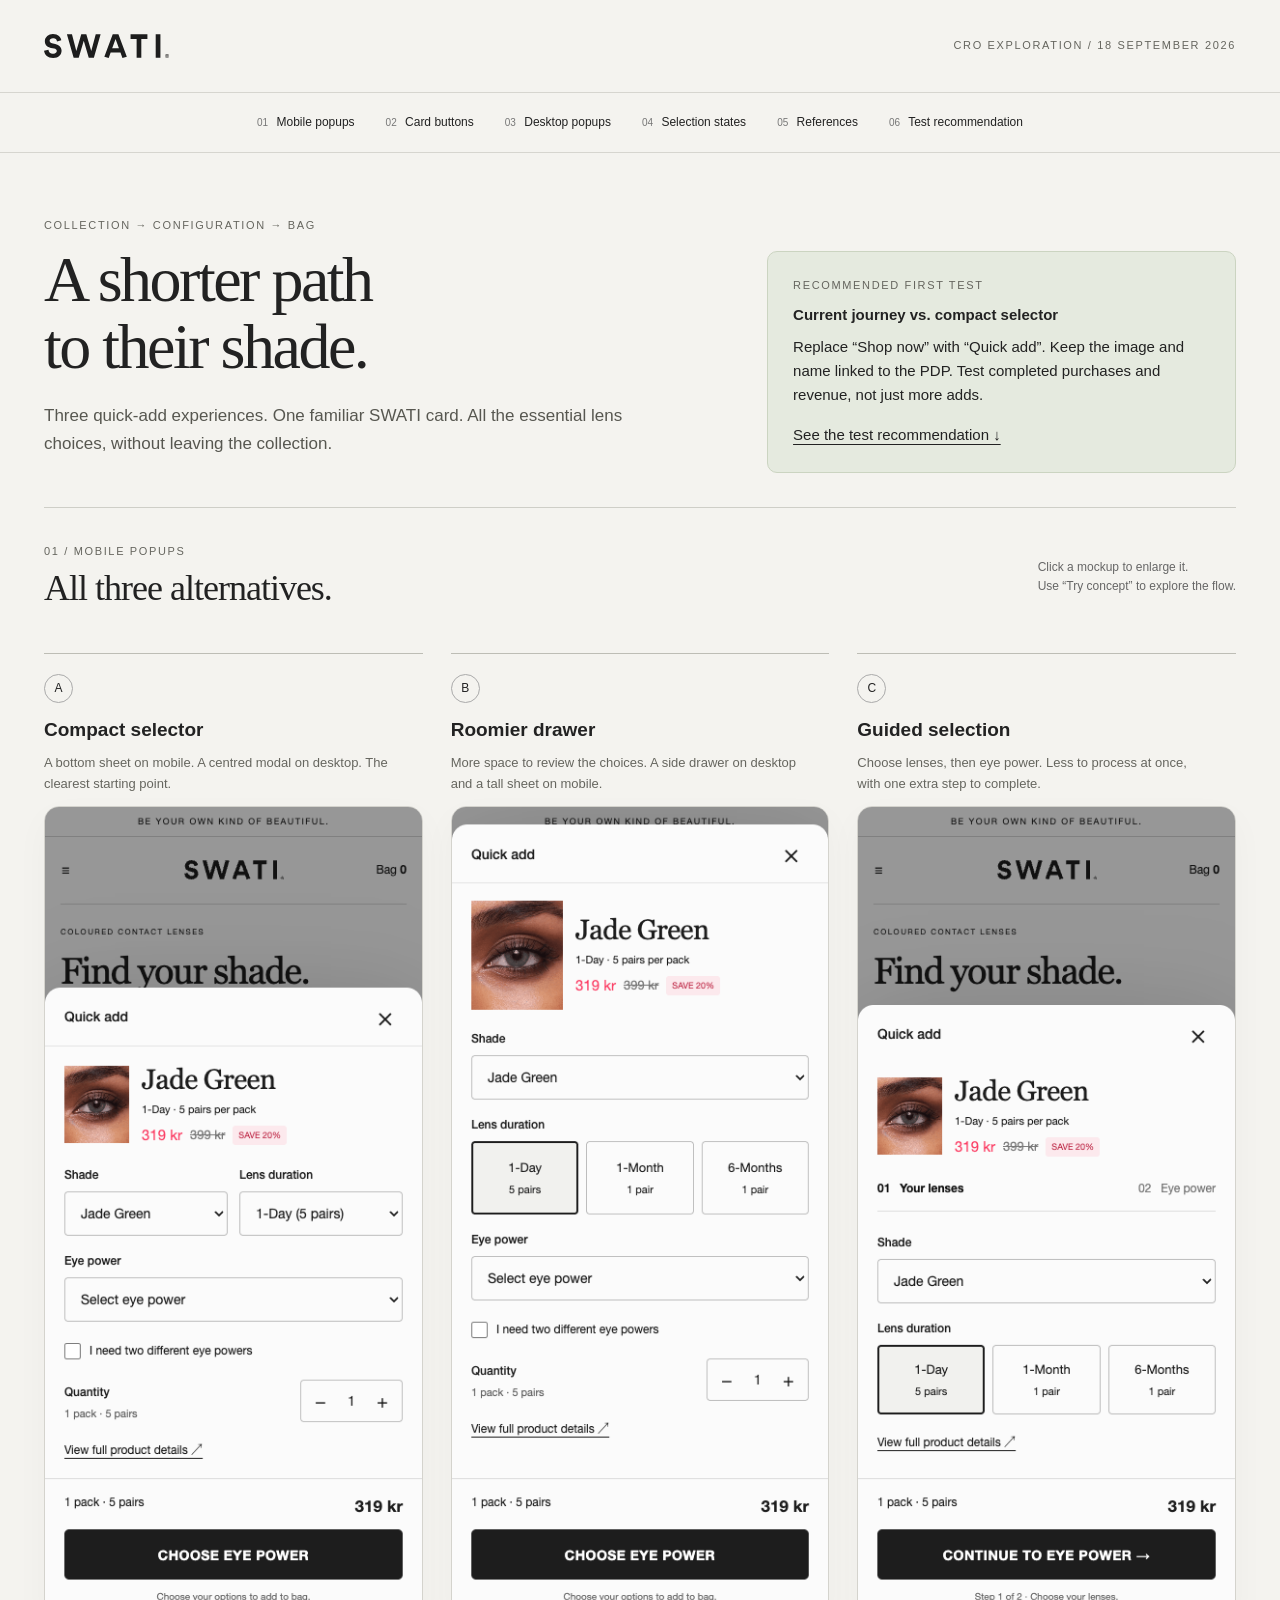
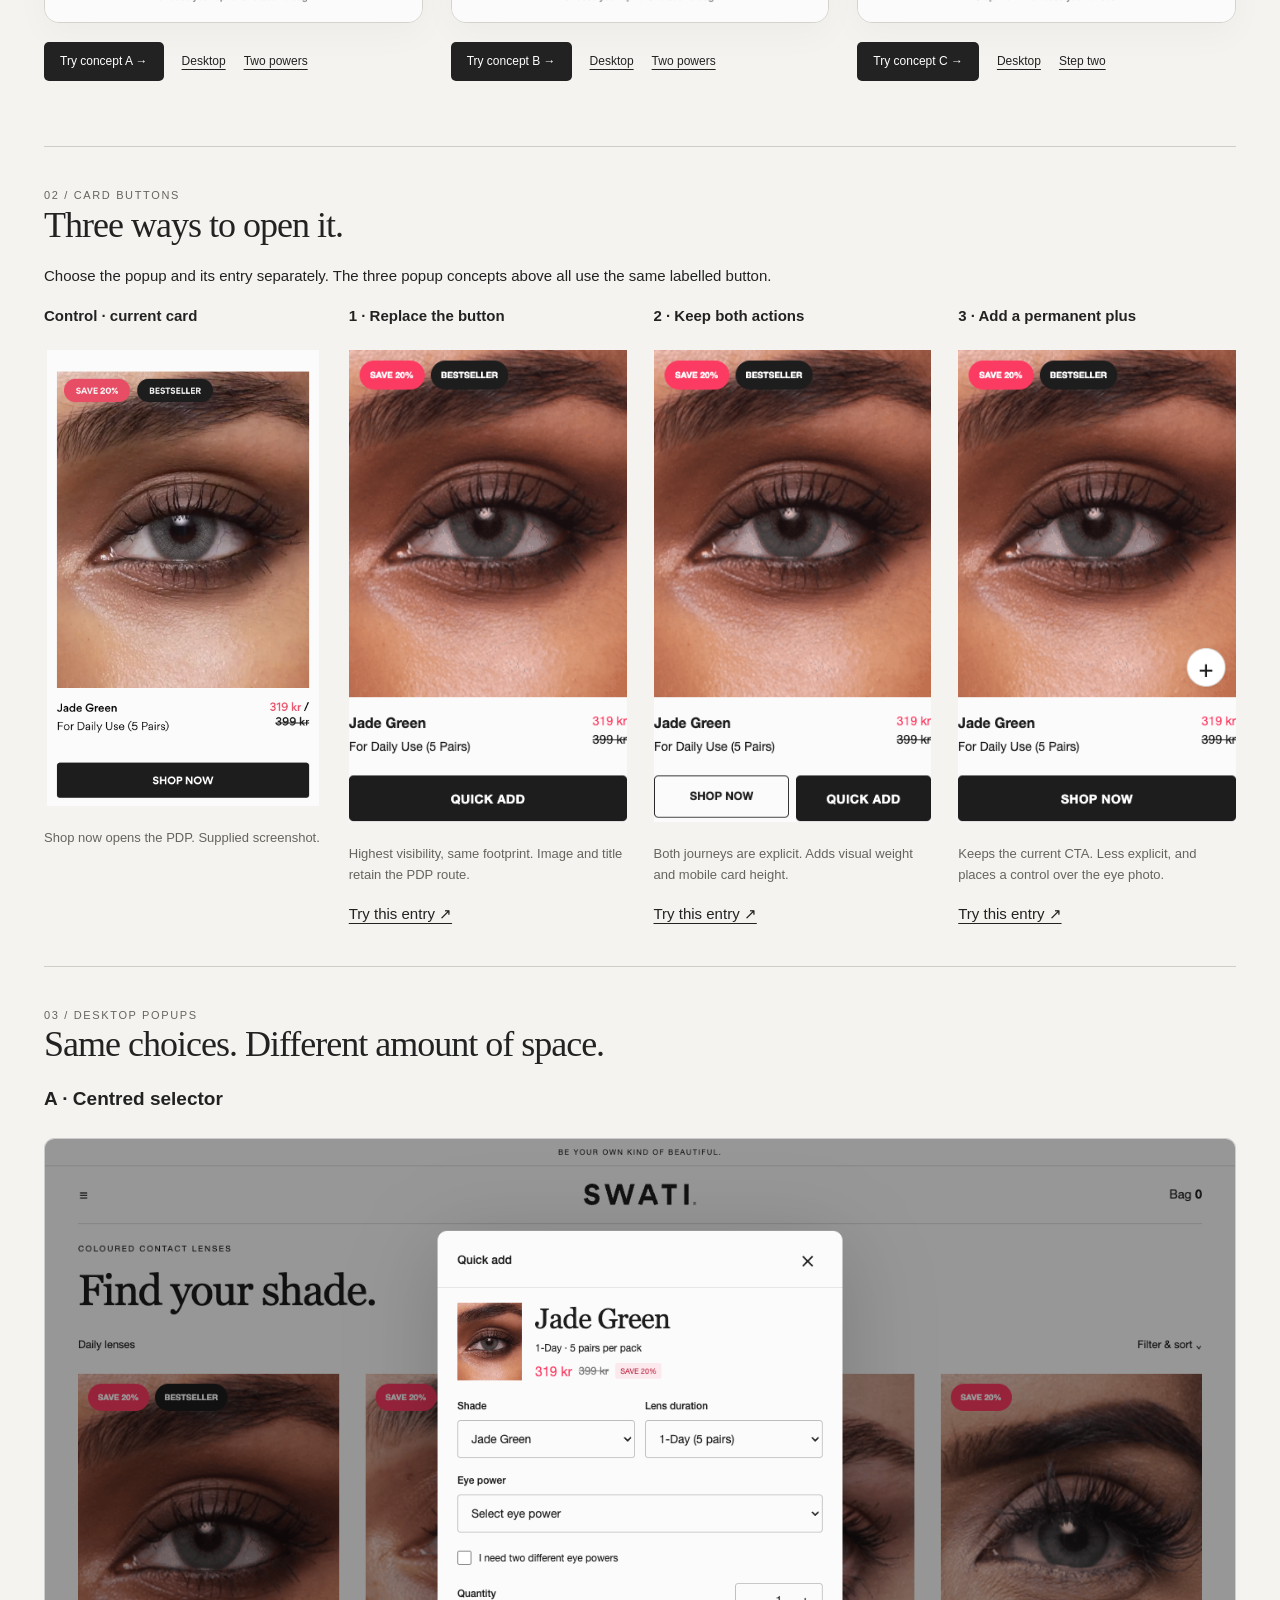
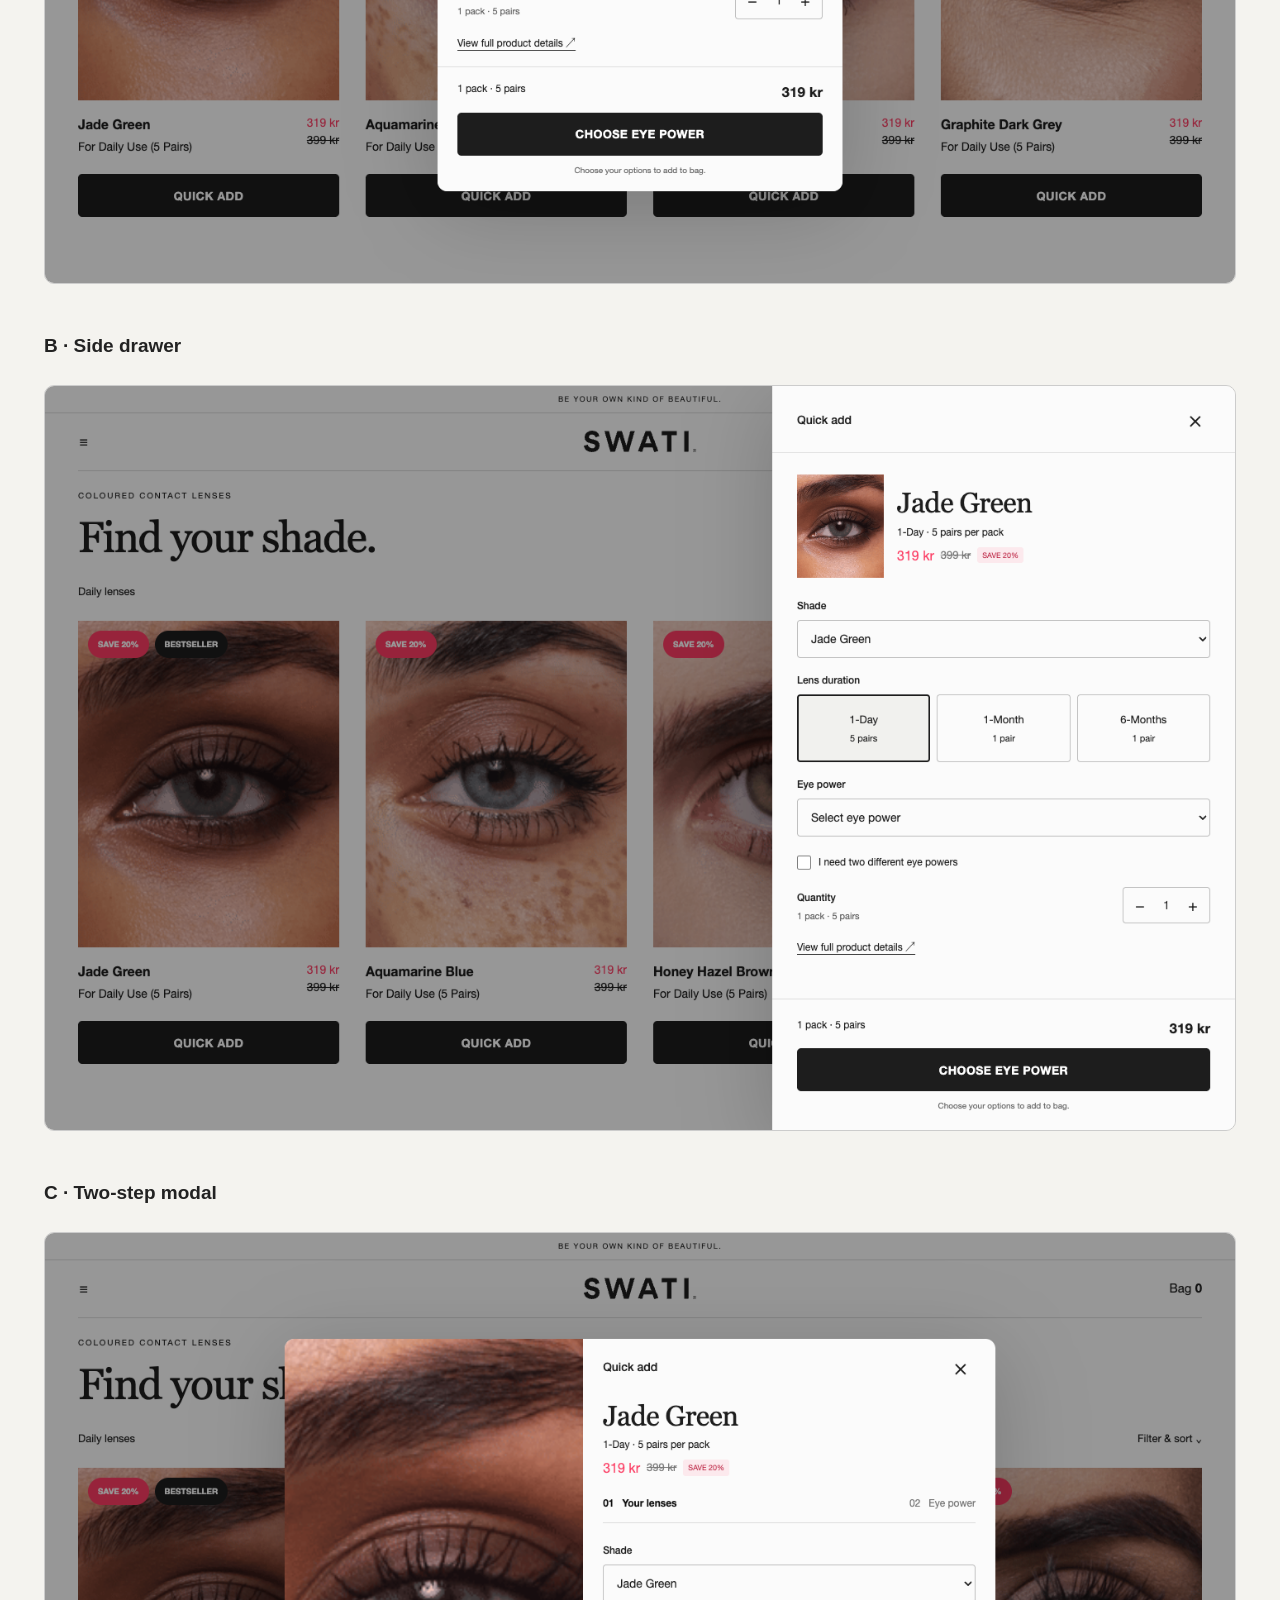
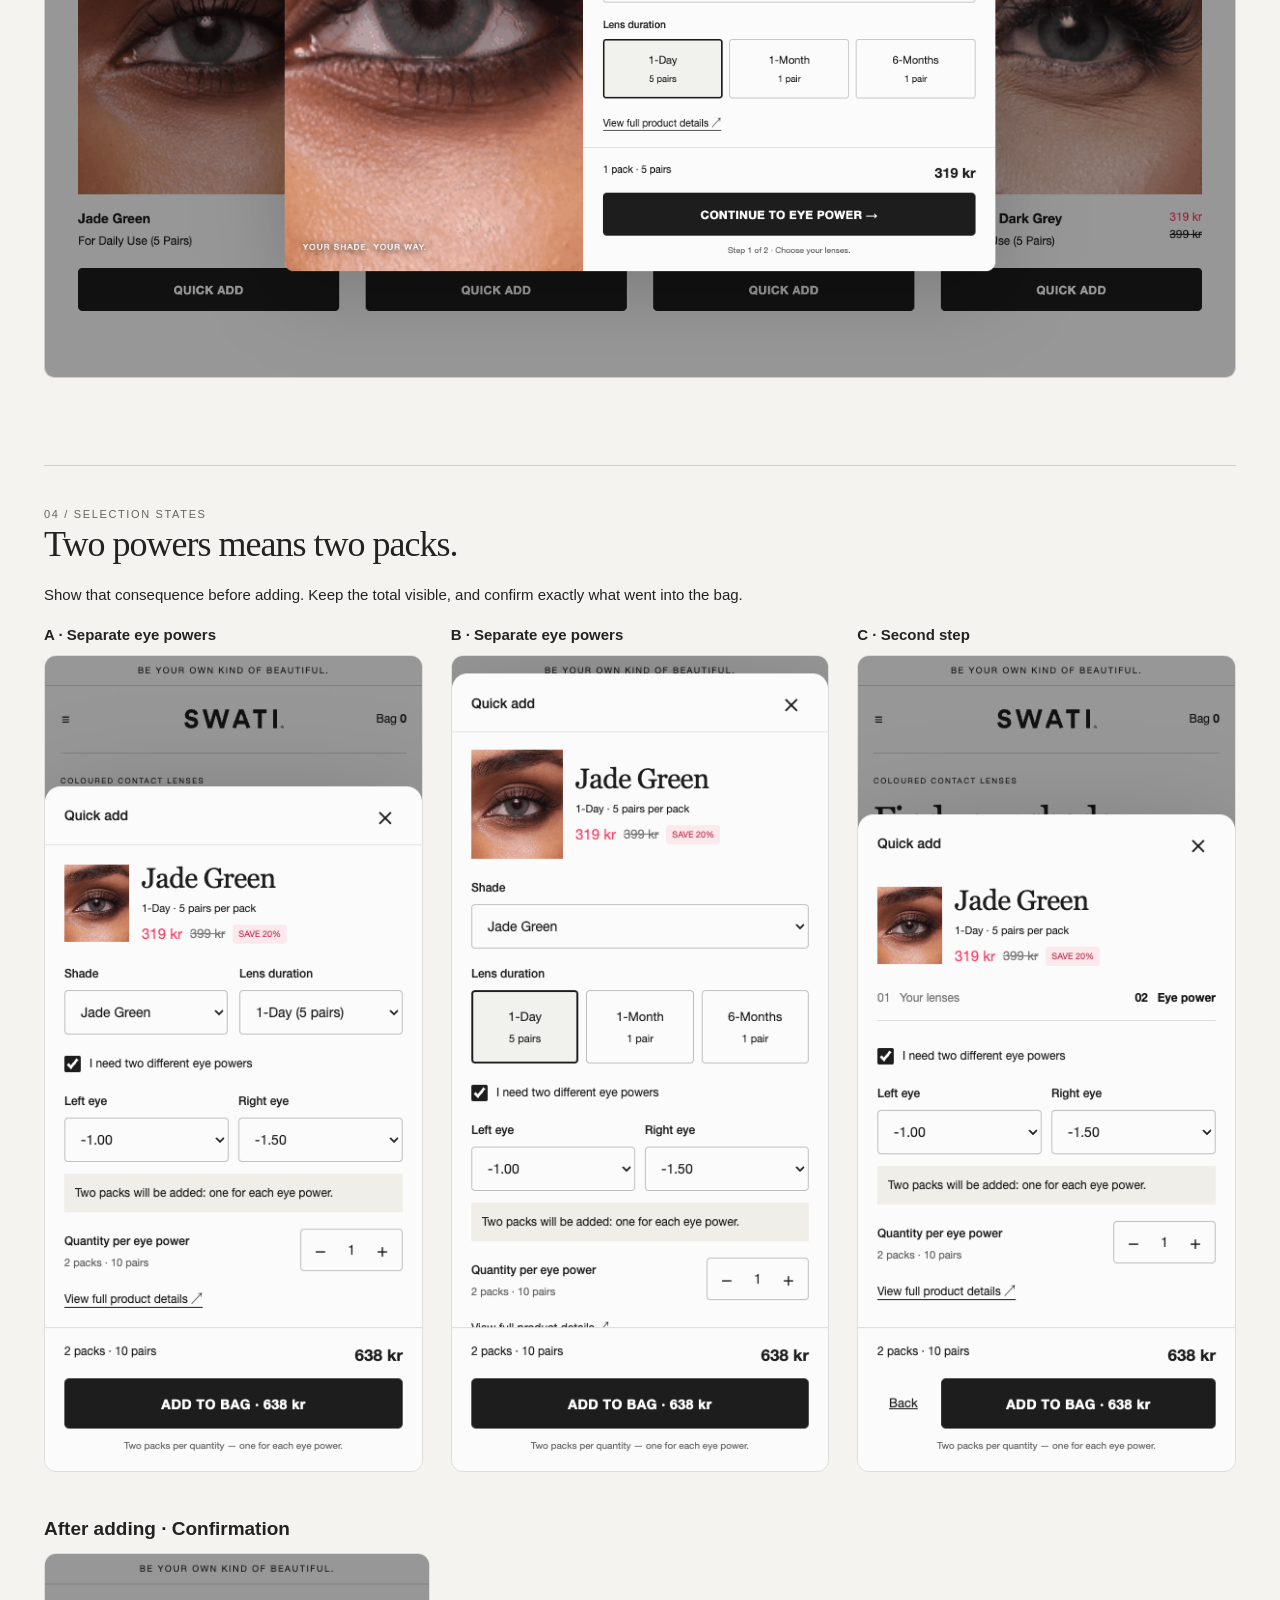
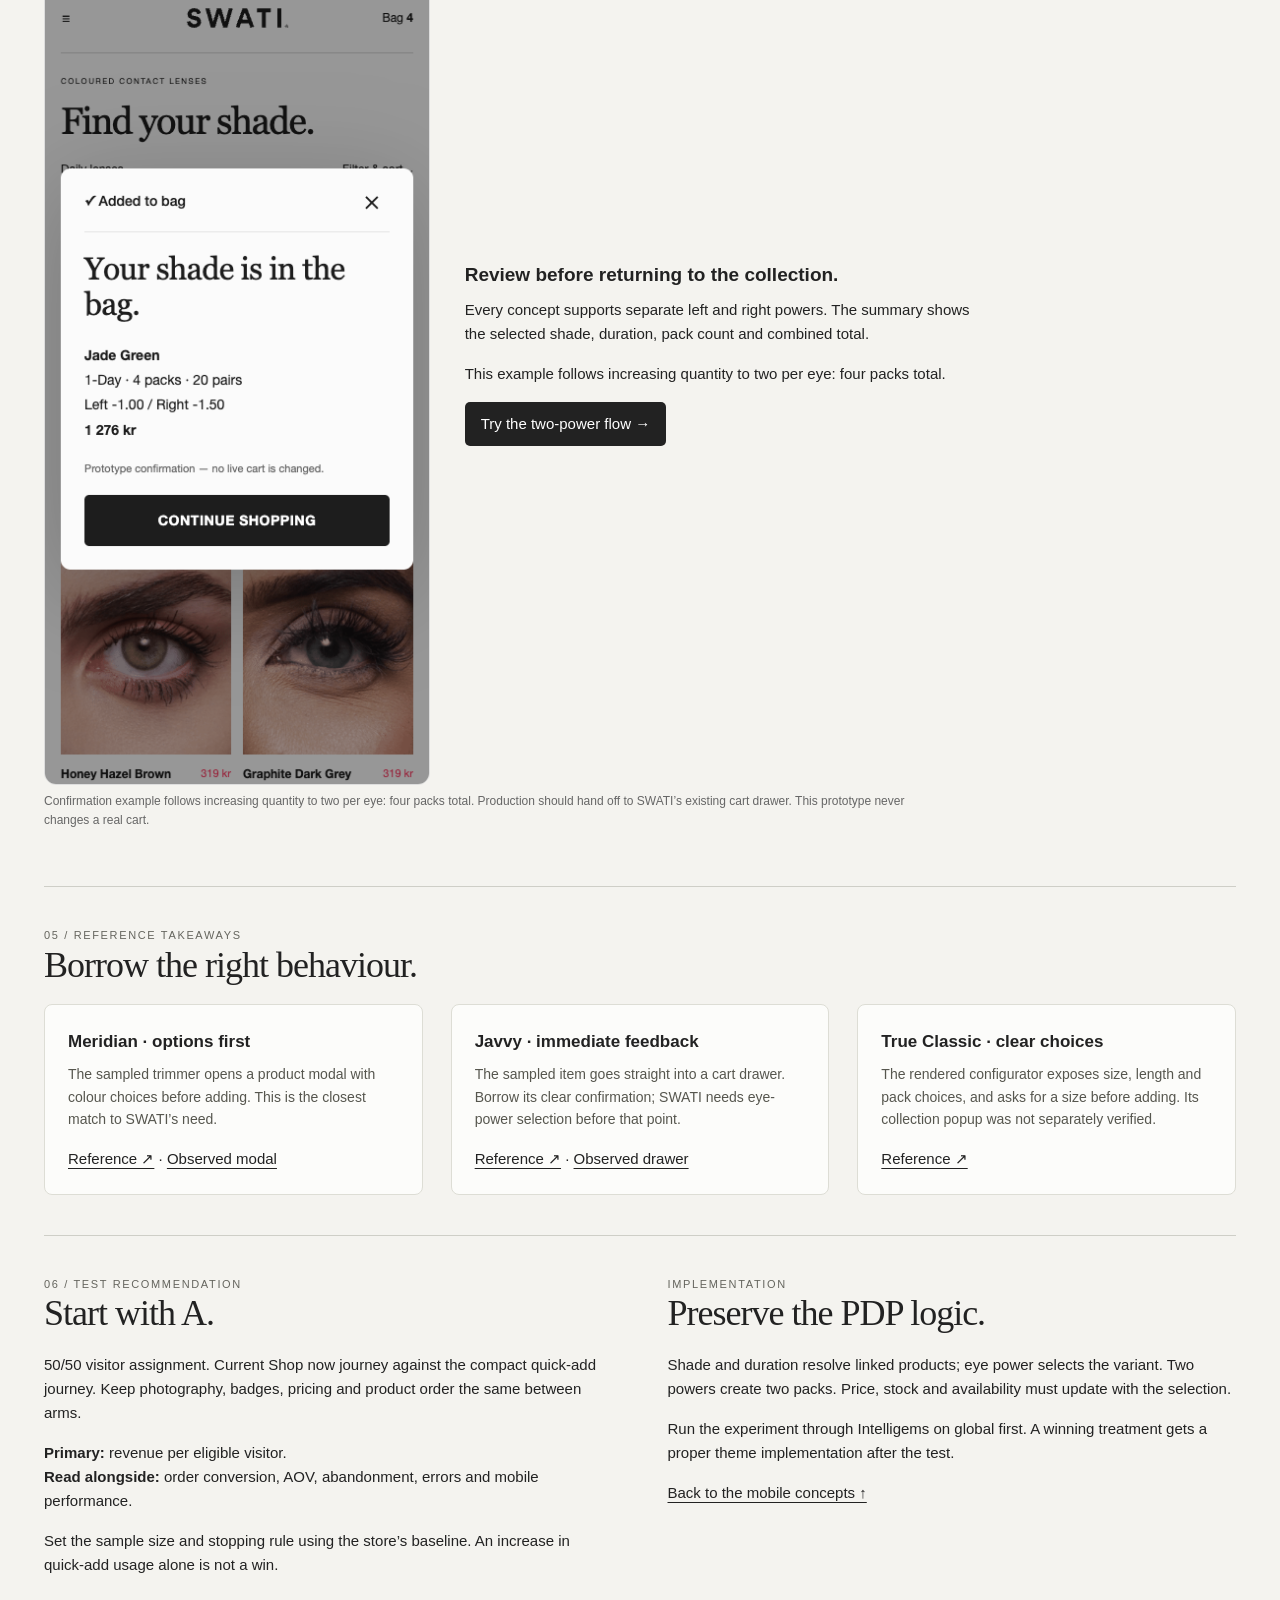
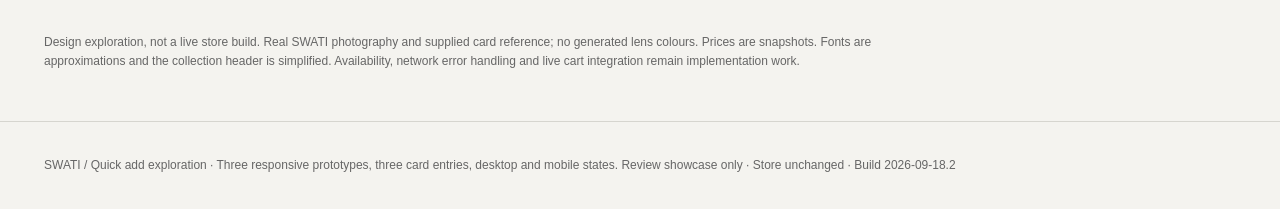
==== index.html @ 90fae9fb "Publish segmented SWATI quick-add concept showcase" ====
<!doctype html><html lang="en"><head><meta charset="utf-8"><meta name="viewport" content="width=device-width,initial-scale=1"><meta name="robots" content="noindex,nofollow"><meta name="description" content="Compare three SWATI quick-add concepts, product-card buttons, desktop layouts and selection states."><title>SWATI — Quick add exploration</title><style>
*{box-sizing:border-box}body{margin:0;background:#f4f3ef;color:#222;font:15px/1.6 'Helvetica Neue',Arial,sans-serif}a{color:inherit;text-underline-offset:4px}header,main,footer{max-width:1370px;margin:auto;padding:34px 44px}header{display:flex;justify-content:space-between;border-bottom:1px solid #d6d5cf;align-items:center}header img{width:125px}.kicker{font-size:11px;letter-spacing:.15em;text-transform:uppercase;color:#65655e}.hero{padding:44px 0 34px;display:grid;grid-template-columns:1.35fr 1fr;gap:90px;align-items:end}h1{font:64px/1.04 Georgia,serif;letter-spacing:-2.5px;margin:13px 0 22px}h2{font:36px/1.15 Georgia,serif;letter-spacing:-1px;margin:0 0 18px}h3{font-size:19px;margin:0 0 8px}p{margin:0 0 16px}.intro{font-size:17px;color:#575750;max-width:670px}.recommend{background:#e5eadf;border:1px solid #cbd4c1;border-radius:10px;padding:25px}.recommend b{display:block;margin:8px 0}.number{display:inline-flex;width:29px;height:29px;align-items:center;justify-content:center;border:1px solid #aaa;border-radius:50%;font-size:12px}.concepts{display:grid;grid-template-columns:repeat(3,1fr);gap:28px;margin:25px 0 65px}.concept{min-width:0}.caption{min-height:153px;border-top:1px solid #bdbdb5;padding-top:20px}.caption p{color:#66665f;font-size:13px;max-width:350px}.caption h3{margin-top:12px}.screen{display:block;width:100%;border:1px solid #d4d3cd;border-radius:15px;box-shadow:0 12px 35px #00000008;background:white}.actions{display:flex;flex-wrap:wrap;gap:10px 18px;font-size:12px;margin-top:19px}.launch{background:#222;color:#fff;text-decoration:none;border-radius:5px;padding:10px 16px}.actions>a:not(.launch){align-self:center}.section{border-top:1px solid #cecec7;padding:40px 0}.cards{display:grid;grid-template-columns:repeat(4,1fr);gap:27px}.cards img{width:100%;display:block;margin:22px 0}.cards p{font-size:13px;color:#65655e}.cards h3{font-size:15px}.cards .current img{max-height:456px;object-fit:contain;object-position:top}.table{display:grid;grid-template-columns:repeat(3,1fr);gap:28px}.table>div{background:#fcfcfa;border:1px solid #ddddd5;border-radius:8px;padding:23px}.table h3{font-size:17px}.table p{font-size:14px;color:#56564e}.two{display:grid;grid-template-columns:1fr 1fr;gap:55px}.note{font-size:12px;color:#666;max-width:900px}.state-grid{display:grid;grid-template-columns:1fr 1fr 1fr;gap:28px}.state-grid img{width:100%;border-radius:12px;border:1px solid #ddd}.state-grid h3{font-size:15px}.desktop{width:100%;border-radius:10px;border:1px solid #ccc;margin:16px 0 35px}footer{border-top:1px solid #d6d5cf;color:#666;font-size:12px}.overview-only header,.overview-only .hero,.overview-only .section,.overview-only footer{display:none}.overview-only main{padding:30px}.overview-only .concepts{margin:0}.overview-only .caption{min-height:130px}.overview-only .actions{display:none}.overview-only .caption p{font-size:14px}
@media(max-width:800px){header,main,footer{padding:24px 20px}header{font-size:10px}.hero{grid-template-columns:1fr;gap:20px;padding-top:28px}h1{font-size:49px}.concepts,.table,.state-grid{grid-template-columns:1fr}.screen{max-width:390px;margin:auto}.caption{min-height:0;padding-bottom:15px}.cards,.two{grid-template-columns:1fr 1fr;gap:22px}.concept{margin-bottom:20px}.two{grid-template-columns:1fr}.state-grid img{max-width:390px}.cards img{max-height:350px;object-fit:contain;object-position:top}}

html{scroll-behavior:smooth;scroll-padding-top:90px}.jumpnav{position:sticky;top:0;z-index:20;display:flex;justify-content:center;gap:7px;padding:12px 20px;background:#f4f3eff5;backdrop-filter:blur(12px);border-bottom:1px solid #d6d5cf;overflow-x:auto}.jumpnav a{white-space:nowrap;text-decoration:none;font-size:12px;padding:8px 12px;border-radius:5px}.jumpnav a:hover,.jumpnav a:focus-visible{background:#e5eadf}.jumpnav span{color:#777;font-size:10px;margin-right:5px}.section-heading{display:flex;justify-content:space-between;align-items:center;border-top:1px solid #cecec7;padding-top:35px;margin-bottom:10px}.section-heading h2{margin-top:8px}.section-heading p{font-size:12px;color:#666}.hero{padding-top:30px}.confirmation{display:grid;grid-template-columns:1fr 2fr;gap:35px;align-items:center;margin-top:35px}.confirmation img{width:100%;border-radius:12px;border:1px solid #ddd}.confirmation>div:last-child{max-width:520px}.confirmation .launch{display:inline-block}main img{cursor:zoom-in}.zoom{padding:48px 10px 10px;border:0;border-radius:10px;max-width:96vw;max-height:96dvh;background:#f4f3ef}.zoom::backdrop{background:#000b}.zoom img{display:block;max-width:91vw;max-height:83dvh;width:auto;height:auto;object-fit:contain}.zoom button{position:absolute;top:8px;right:12px;background:transparent;border:0;font:28px Arial;cursor:pointer;width:36px;height:36px}.zoom p{position:absolute;top:13px;left:16px;font-size:12px;margin:0}.section .desktop{margin-bottom:40px}a:focus-visible,button:focus-visible{outline:3px solid #56796c;outline-offset:3px}
@media(max-width:800px){.jumpnav{justify-content:flex-start;padding:9px 12px}.jumpnav a{font-size:11px;padding:6px 8px}.hero{padding-top:20px}.section-heading{display:block}.confirmation{grid-template-columns:1fr}.confirmation img{max-width:390px}.cards{gap:24px 16px}.state-grid{gap:35px}.zoom img{max-width:88vw}.zoom p{max-width:75%;white-space:nowrap;overflow:hidden;text-overflow:ellipsis}}
</style></head><body><header><img src="assets/logo.svg" alt="SWATI"><span class="kicker">CRO EXPLORATION / 18 SEPTEMBER 2026</span></header><nav class="jumpnav" aria-label="Showcase sections"><a href="#mobile-concepts"><span>01</span> Mobile popups</a><a href="#card-buttons"><span>02</span> Card buttons</a><a href="#desktop-layouts"><span>03</span> Desktop popups</a><a href="#selection-states"><span>04</span> Selection states</a><a href="#references"><span>05</span> References</a><a href="#test-plan"><span>06</span> Test recommendation</a></nav><main>
<div class="hero"><div><div class="kicker">Collection → Configuration → Bag</div><h1>A shorter path<br>to their shade.</h1><p class="intro">Three quick-add experiences. One familiar SWATI card. All the essential lens choices, without leaving the collection.</p></div><aside class="recommend"><div class="kicker">Recommended first test</div><b>Current journey vs. compact selector</b><p>Replace “Shop now” with “Quick add”. Keep the image and name linked to the PDP. Test completed purchases and revenue, not just more adds.</p><a href="#test-plan">See the test recommendation ↓</a></aside></div>
<section id="mobile-concepts" class="mobile-section"><div class="section-heading"><div><div class="kicker">01 / Mobile popups</div><h2>All three alternatives.</h2></div><p>Click a mockup to enlarge it.<br>Use “Try concept” to explore the flow.</p></div><div class="concepts">
<article class="concept"><div class="caption"><span class="number">A</span><h3>Compact selector</h3><p>A bottom sheet on mobile. A centred modal on desktop. The clearest starting point.</p></div><a href="prototype.html?concept=compact&open=1"><img class="screen" src="previews/compact-mobile.png" alt="Concept A: compact mobile quick-add selector"></a><div class="actions"><a class="launch" href="prototype.html?concept=compact">Try concept A →</a><a href="previews/compact-desktop.png">Desktop</a><a href="prototype.html?concept=compact&open=1&state=dual">Two powers</a></div></article>
<article class="concept"><div class="caption"><span class="number">B</span><h3>Roomier drawer</h3><p>More space to review the choices. A side drawer on desktop and a tall sheet on mobile.</p></div><a href="prototype.html?concept=drawer&open=1"><img class="screen" src="previews/drawer-mobile.png" alt="Concept B: tall mobile product drawer"></a><div class="actions"><a class="launch" href="prototype.html?concept=drawer">Try concept B →</a><a href="previews/drawer-desktop.png">Desktop</a><a href="prototype.html?concept=drawer&open=1&state=dual">Two powers</a></div></article>
<article class="concept"><div class="caption"><span class="number">C</span><h3>Guided selection</h3><p>Choose lenses, then eye power. Less to process at once, with one extra step to complete.</p></div><a href="prototype.html?concept=guided&open=1"><img class="screen" src="previews/guided-mobile.png" alt="Concept C: first step of guided lens selection"></a><div class="actions"><a class="launch" href="prototype.html?concept=guided">Try concept C →</a><a href="previews/guided-desktop.png">Desktop</a><a href="prototype.html?concept=guided&open=1&state=ready">Step two</a></div></article>
</div></section>
<section class="section" id="card-buttons"><div class="kicker">02 / Card buttons</div><h2>Three ways to open it.</h2><p>Choose the popup and its entry separately. The three popup concepts above all use the same labelled button.</p><div class="cards"><div class="current"><h3>Control · current card</h3><img src="assets/current-card.png" alt="User-supplied current SWATI product card"><p>Shop now opens the PDP. Supplied screenshot.</p></div><div><h3>1 · Replace the button</h3><img src="previews/trigger-replace.png" alt="Quick Add primary button"><p>Highest visibility, same footprint. Image and title retain the PDP route.</p><a href="prototype.html?trigger=replace">Try this entry ↗</a></div><div><h3>2 · Keep both actions</h3><img src="previews/trigger-split.png" alt="Shop Now and Quick Add buttons"><p>Both journeys are explicit. Adds visual weight and mobile card height.</p><a href="prototype.html?trigger=split">Try this entry ↗</a></div><div><h3>3 · Add a permanent plus</h3><img src="previews/trigger-plus.png" alt="Plus button over product photo with Shop Now below"><p>Keeps the current CTA. Less explicit, and places a control over the eye photo.</p><a href="prototype.html?trigger=plus">Try this entry ↗</a></div></div></section>
<section class="section" id="desktop-layouts"><div class="kicker">03 / Desktop popups</div><h2>Same choices. Different amount of space.</h2><h3>A · Centred selector</h3><img class="desktop" src="previews/compact-desktop.png" alt="Compact desktop modal"><h3>B · Side drawer</h3><img class="desktop" src="previews/drawer-desktop.png" alt="Desktop quick-add drawer"><h3>C · Two-step modal</h3><img class="desktop" src="previews/guided-desktop.png" alt="Wide guided desktop modal with eye image"></section>
<section class="section" id="selection-states"><div class="kicker">04 / Selection states</div><h2>Two powers means two packs.</h2><p>Show that consequence before adding. Keep the total visible, and confirm exactly what went into the bag.</p><div class="state-grid"><div><h3>A · Separate eye powers</h3><img src="previews/compact-mobile-dual.png" alt="Two eye powers and a combined 638 kr total"></div><div><h3>B · Separate eye powers</h3><img src="previews/drawer-mobile-dual.png" alt="Drawer showing separate left and right eye powers"></div><div><h3>C · Second step</h3><img src="previews/guided-mobile-dual.png" alt="Guided selection eye-power step"></div></div><div class="confirmation"><div><h3>After adding · Confirmation</h3><img src="previews/compact-mobile-success.png" alt="Mock confirmation showing four packs after quantity changed to two per eye"></div><div><h3>Review before returning to the collection.</h3><p>Every concept supports separate left and right powers. The summary shows the selected shade, duration, pack count and combined total.</p><p>This example follows increasing quantity to two per eye: four packs total.</p><a class="launch" href="prototype.html?concept=compact&open=1&state=dual">Try the two-power flow →</a></div></div><p class="note">Confirmation example follows increasing quantity to two per eye: four packs total. Production should hand off to SWATI’s existing cart drawer. This prototype never changes a real cart.</p></section>
<section class="section" id="references"><div class="kicker">05 / Reference takeaways</div><h2>Borrow the right behaviour.</h2><div class="table"><div><h3>Meridian · options first</h3><p>The sampled trimmer opens a product modal with colour choices before adding. This is the closest match to SWATI’s need.</p><a href="https://www.meridiangrooming.com/collections/trimmers">Reference ↗</a> · <a href="research/meridian-quick.png">Observed modal</a></div><div><h3>Javvy · immediate feedback</h3><p>The sampled item goes straight into a cart drawer. Borrow its clear confirmation; SWATI needs eye-power selection before that point.</p><a href="https://javvycoffee.com/">Reference ↗</a> · <a href="research/javvy-quick.png">Observed drawer</a></div><div><h3>True Classic · clear choices</h3><p>The rendered configurator exposes size, length and pack choices, and asks for a size before adding. Its collection popup was not separately verified.</p><a href="https://www.trueclassictees.com/">Reference ↗</a></div></div></section>
<section class="section two" id="test-plan"><div><div class="kicker">06 / Test recommendation</div><h2>Start with A.</h2><p>50/50 visitor assignment. Current Shop now journey against the compact quick-add journey. Keep photography, badges, pricing and product order the same between arms.</p><p><b>Primary:</b> revenue per eligible visitor.<br><b>Read alongside:</b> order conversion, AOV, abandonment, errors and mobile performance.</p><p>Set the sample size and stopping rule using the store’s baseline. An increase in quick-add usage alone is not a win.</p></div><div><div class="kicker">Implementation</div><h2>Preserve the PDP logic.</h2><p>Shade and duration resolve linked products; eye power selects the variant. Two powers create two packs. Price, stock and availability must update with the selection.</p><p>Run the experiment through Intelligems on global first. A winning treatment gets a proper theme implementation after the test.</p><a href="#mobile-concepts">Back to the mobile concepts ↑</a></div></section>
<p class="note">Design exploration, not a live store build. Real SWATI photography and supplied card reference; no generated lens colours. Prices are snapshots. Fonts are approximations and the collection header is simplified. Availability, network error handling and live cart integration remain implementation work.</p>
</main><footer>SWATI / Quick add exploration · Three responsive prototypes, three card entries, desktop and mobile states. Review showcase only · Store unchanged · Build 2026-09-18.2</footer><script>if(new URLSearchParams(location.search).has('overview'))document.body.classList.add('overview-only');</script><dialog class="zoom" aria-label="Enlarged mockup"><p></p><button aria-label="Close enlarged mockup">×</button><img alt=""></dialog><script>
const zoom=document.querySelector('.zoom');let prior;
document.querySelectorAll('main img').forEach(img=>{img.tabIndex=0;img.setAttribute('role','button');img.setAttribute('aria-label','Enlarge: '+img.alt);const show=e=>{e.preventDefault();prior=img;zoom.querySelector('img').src=img.src;zoom.querySelector('img').alt=img.alt;zoom.querySelector('p').textContent=img.alt;zoom.showModal();document.body.style.overflow='hidden'};img.addEventListener('click',show);img.addEventListener('keydown',e=>{if(e.key==='Enter'||e.key===' ')show(e)})});
zoom.querySelector('button').onclick=()=>zoom.close();zoom.addEventListener('click',e=>{if(e.target===zoom)zoom.close()});zoom.addEventListener('close',()=>{document.body.style.overflow='';prior?.focus()});
</script></body></html>
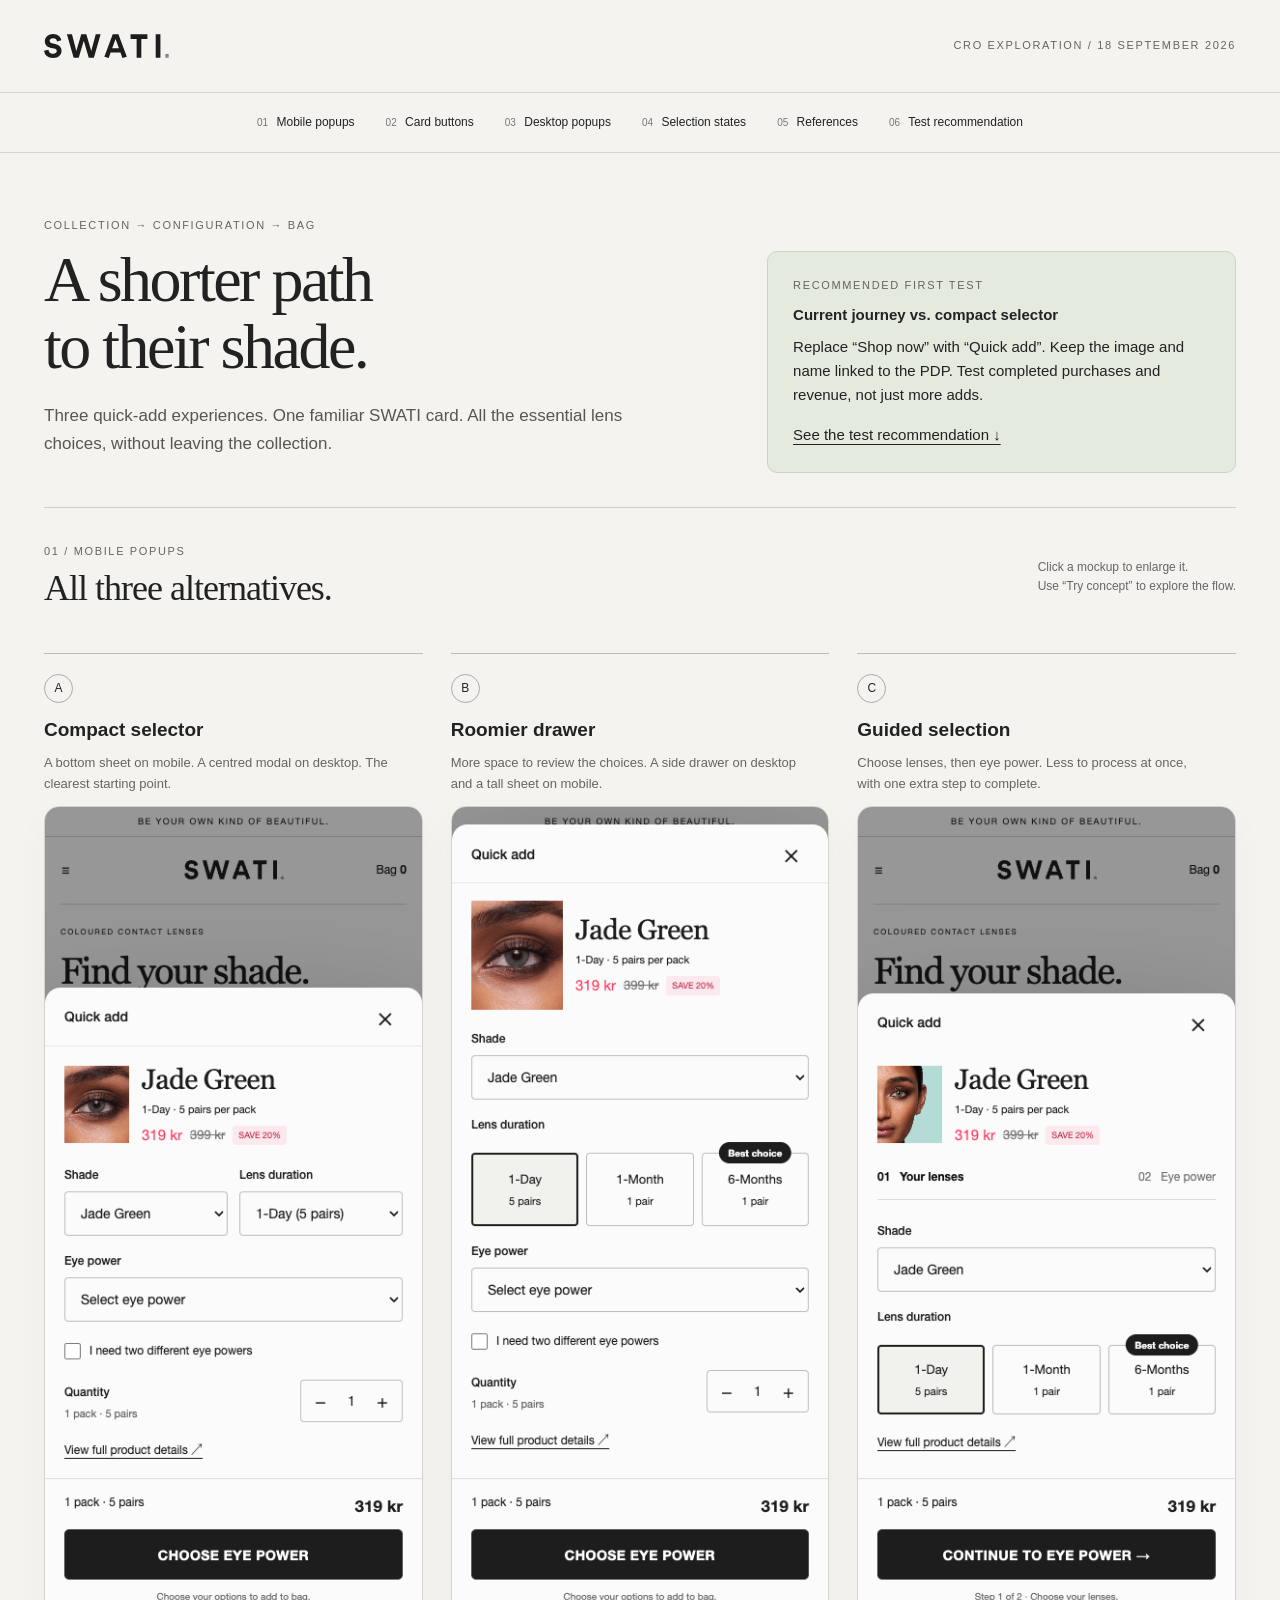
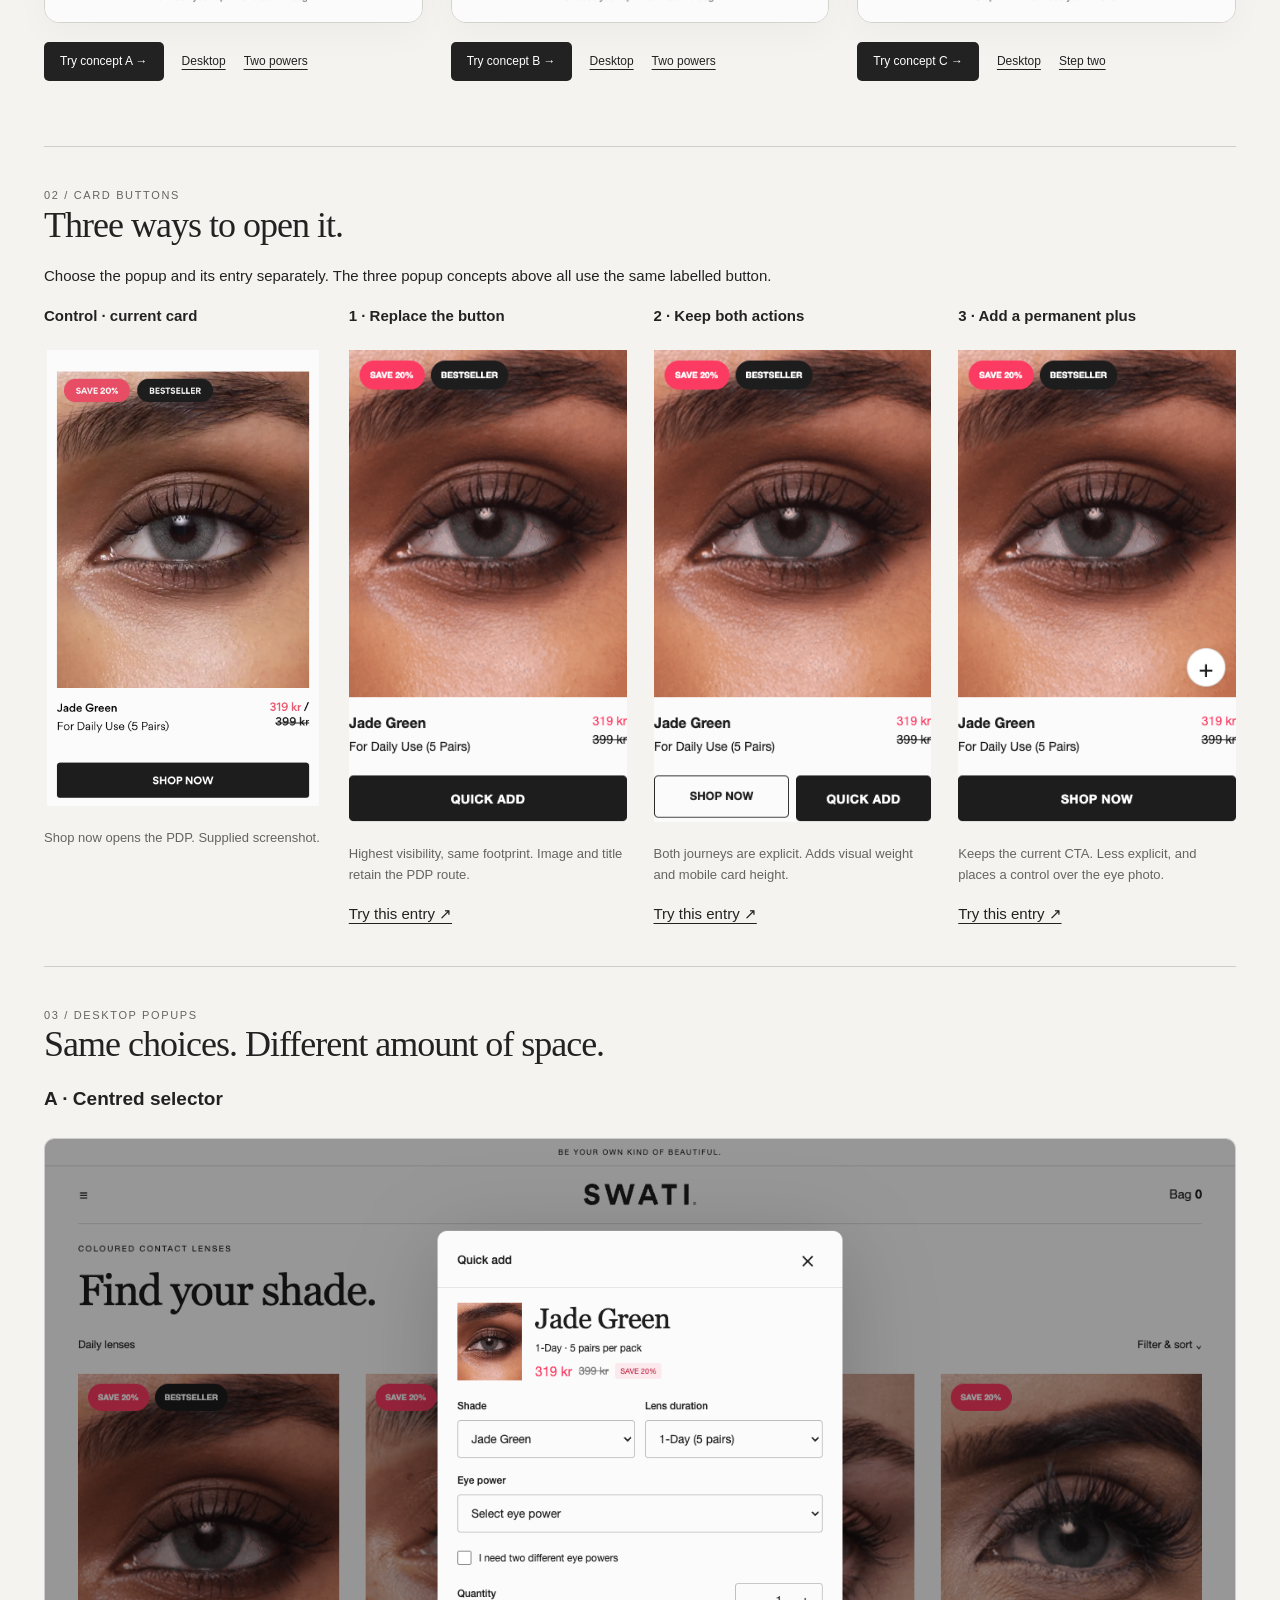
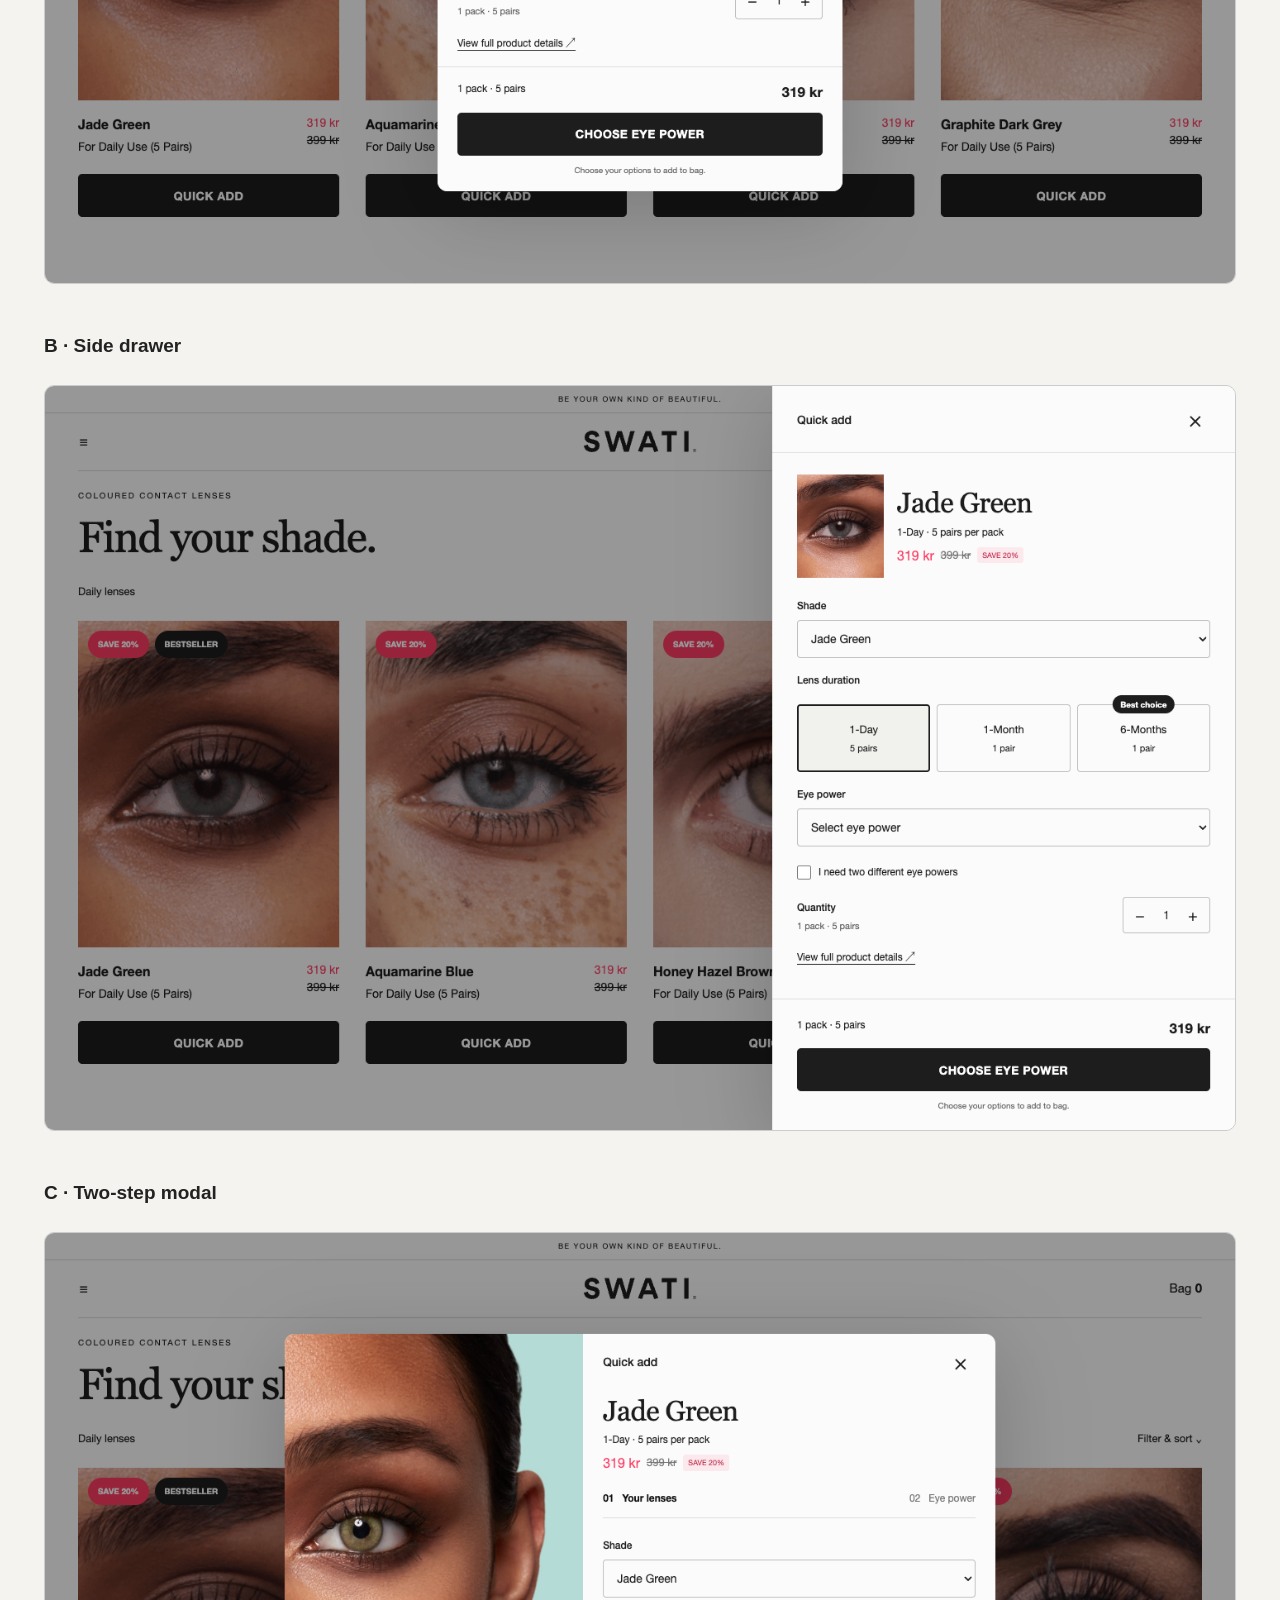
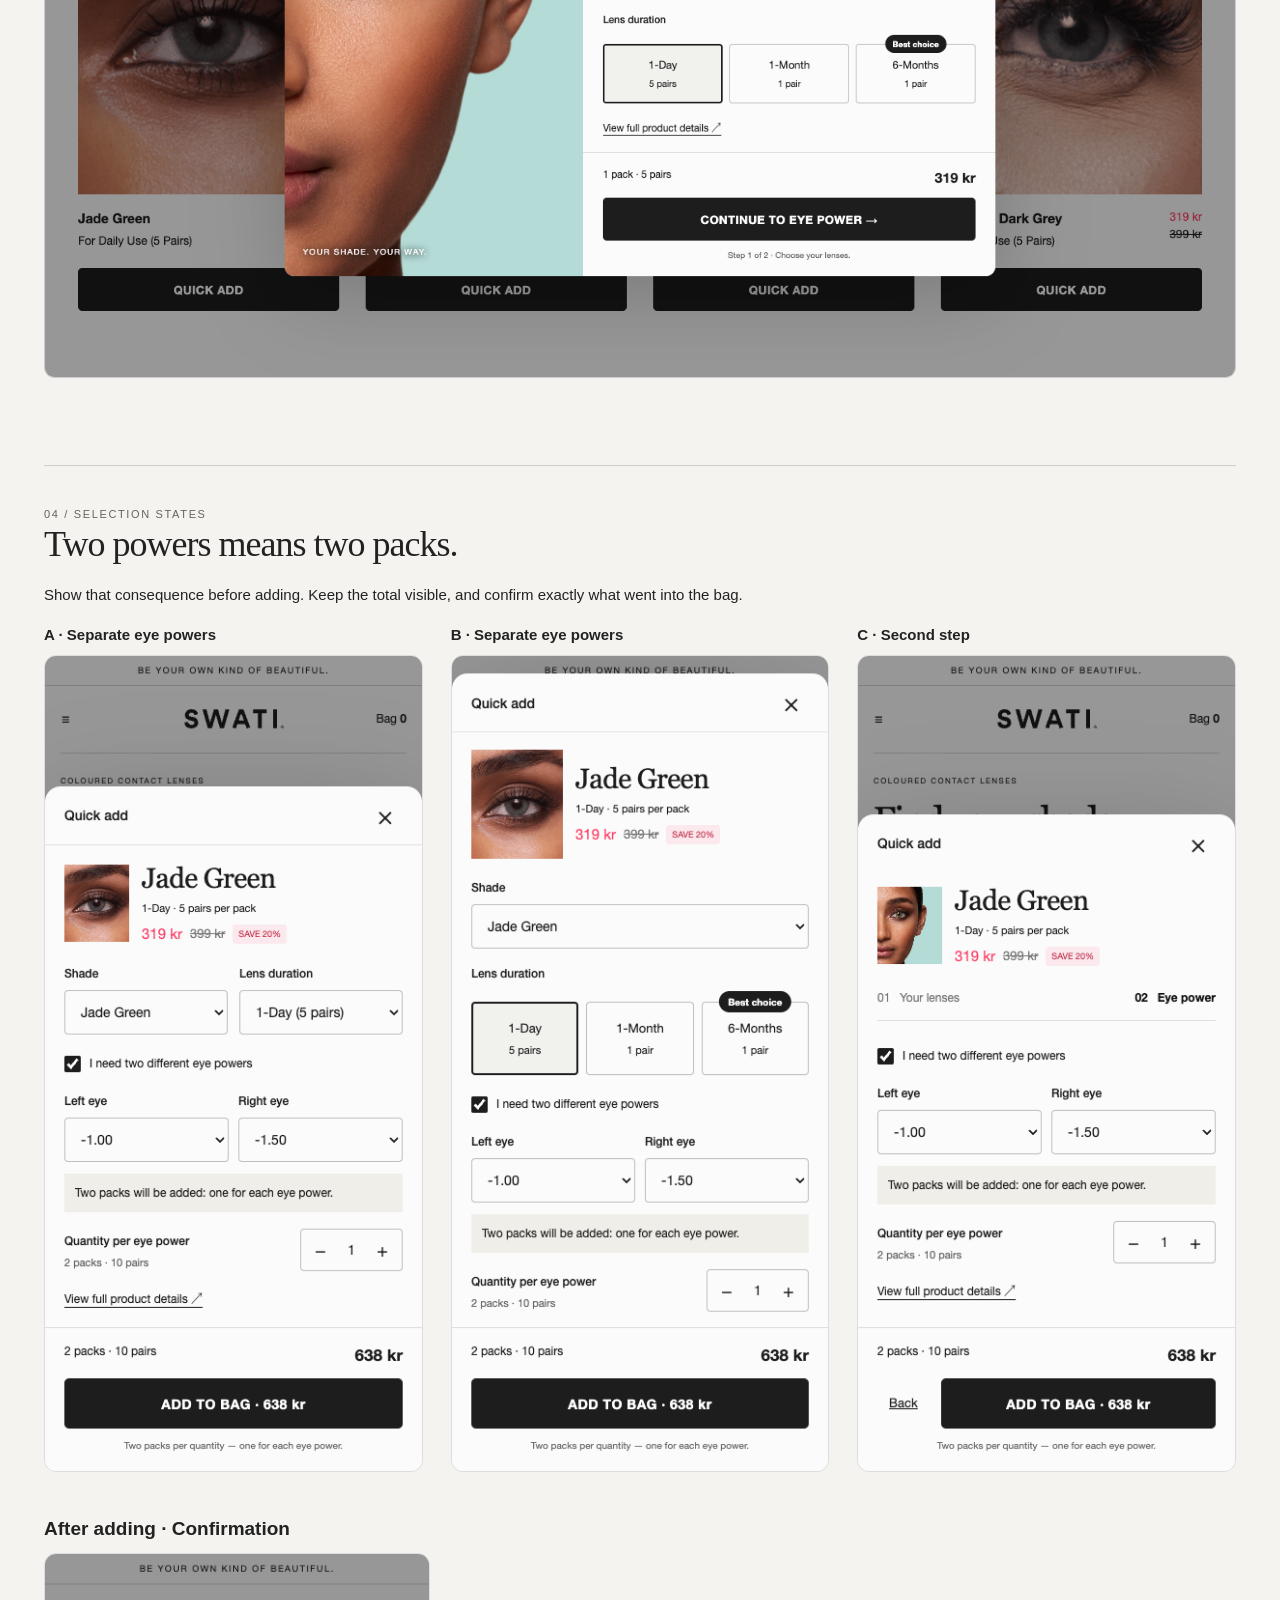
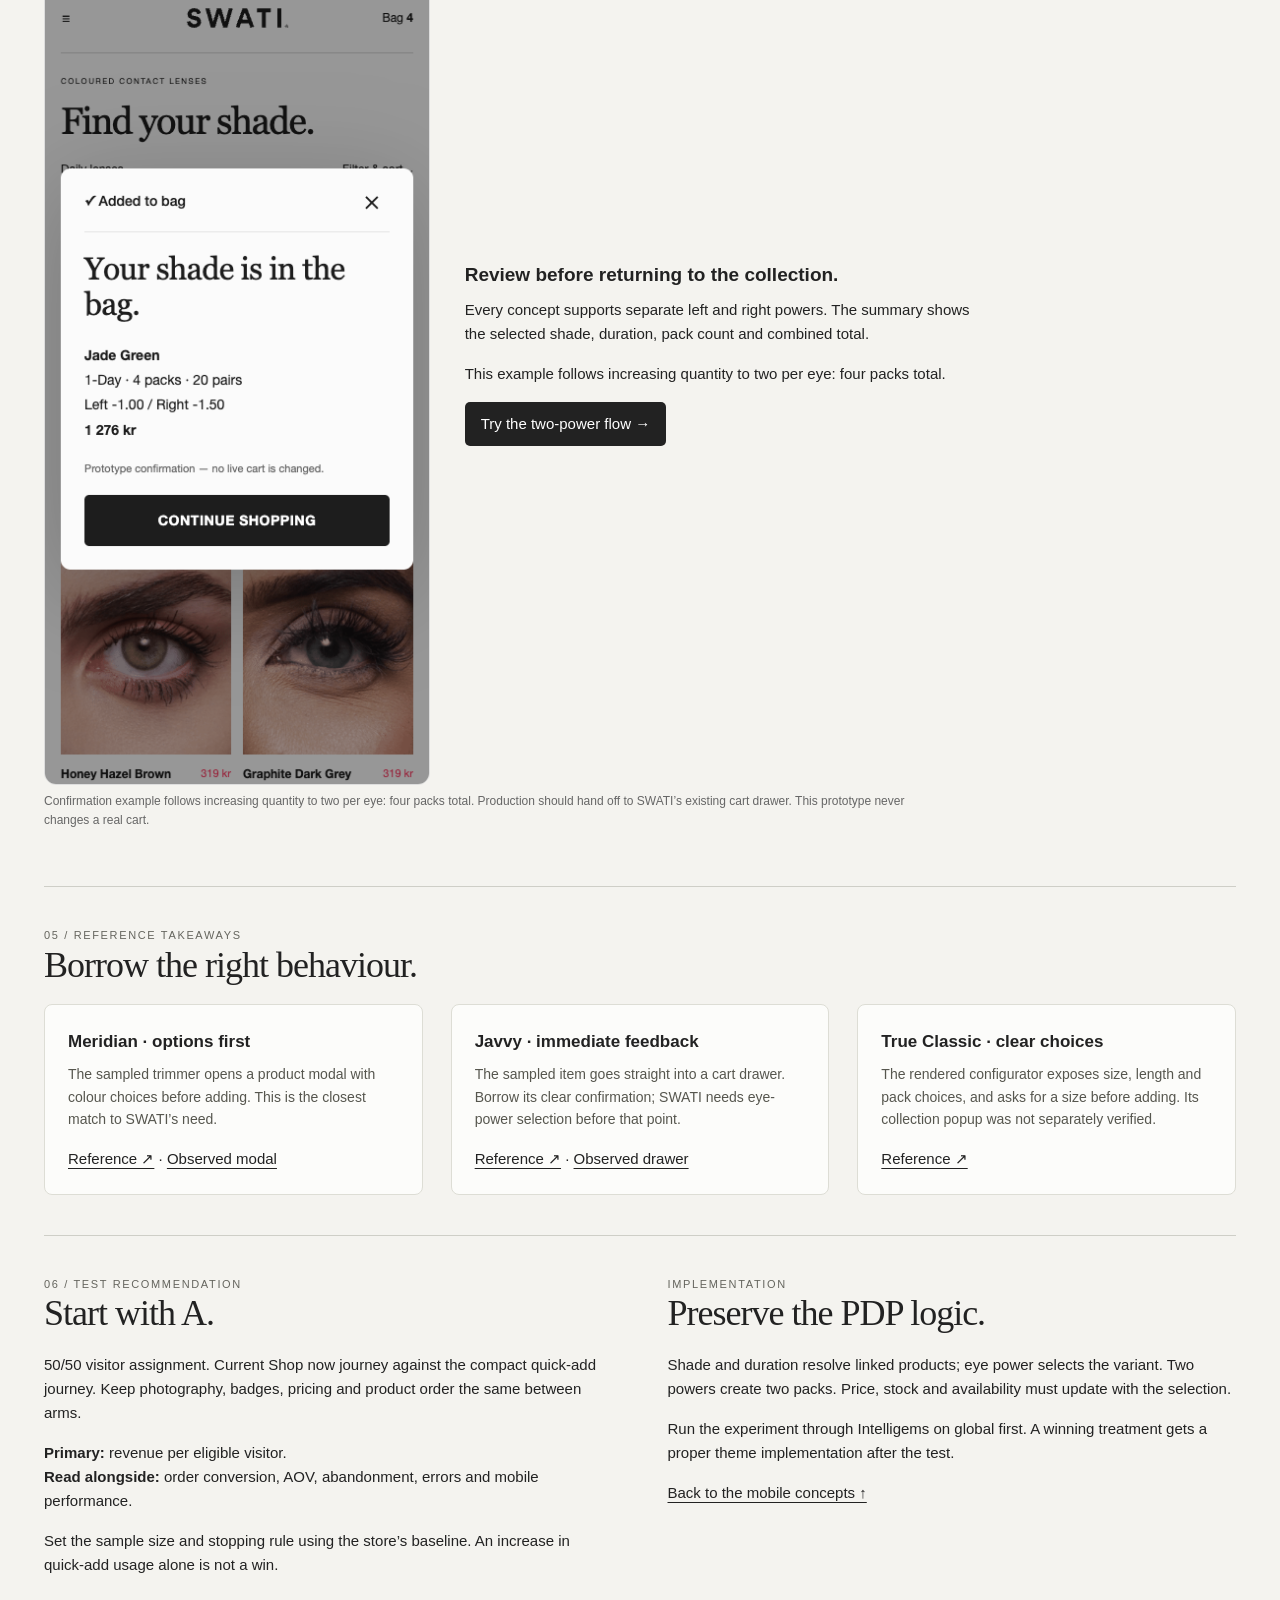
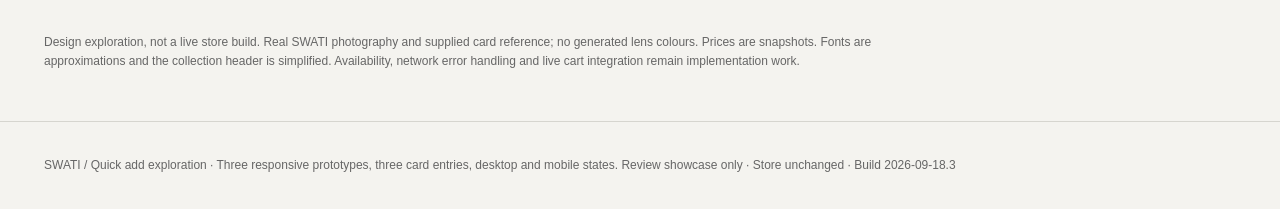
==== commit 0cf814f4: "Use half-face hover photos in concept C and badge six-month option" ====
--- a/index.html
+++ b/index.html
@@ -4,20 +4,20 @@
 
 html{scroll-behavior:smooth;scroll-padding-top:90px}.jumpnav{position:sticky;top:0;z-index:20;display:flex;justify-content:center;gap:7px;padding:12px 20px;background:#f4f3eff5;backdrop-filter:blur(12px);border-bottom:1px solid #d6d5cf;overflow-x:auto}.jumpnav a{white-space:nowrap;text-decoration:none;font-size:12px;padding:8px 12px;border-radius:5px}.jumpnav a:hover,.jumpnav a:focus-visible{background:#e5eadf}.jumpnav span{color:#777;font-size:10px;margin-right:5px}.section-heading{display:flex;justify-content:space-between;align-items:center;border-top:1px solid #cecec7;padding-top:35px;margin-bottom:10px}.section-heading h2{margin-top:8px}.section-heading p{font-size:12px;color:#666}.hero{padding-top:30px}.confirmation{display:grid;grid-template-columns:1fr 2fr;gap:35px;align-items:center;margin-top:35px}.confirmation img{width:100%;border-radius:12px;border:1px solid #ddd}.confirmation>div:last-child{max-width:520px}.confirmation .launch{display:inline-block}main img{cursor:zoom-in}.zoom{padding:48px 10px 10px;border:0;border-radius:10px;max-width:96vw;max-height:96dvh;background:#f4f3ef}.zoom::backdrop{background:#000b}.zoom img{display:block;max-width:91vw;max-height:83dvh;width:auto;height:auto;object-fit:contain}.zoom button{position:absolute;top:8px;right:12px;background:transparent;border:0;font:28px Arial;cursor:pointer;width:36px;height:36px}.zoom p{position:absolute;top:13px;left:16px;font-size:12px;margin:0}.section .desktop{margin-bottom:40px}a:focus-visible,button:focus-visible{outline:3px solid #56796c;outline-offset:3px}
 @media(max-width:800px){.jumpnav{justify-content:flex-start;padding:9px 12px}.jumpnav a{font-size:11px;padding:6px 8px}.hero{padding-top:20px}.section-heading{display:block}.confirmation{grid-template-columns:1fr}.confirmation img{max-width:390px}.cards{gap:24px 16px}.state-grid{gap:35px}.zoom img{max-width:88vw}.zoom p{max-width:75%;white-space:nowrap;overflow:hidden;text-overflow:ellipsis}}
-</style></head><body><header><img src="assets/logo.svg" alt="SWATI"><span class="kicker">CRO EXPLORATION / 18 SEPTEMBER 2026</span></header><nav class="jumpnav" aria-label="Showcase sections"><a href="#mobile-concepts"><span>01</span> Mobile popups</a><a href="#card-buttons"><span>02</span> Card buttons</a><a href="#desktop-layouts"><span>03</span> Desktop popups</a><a href="#selection-states"><span>04</span> Selection states</a><a href="#references"><span>05</span> References</a><a href="#test-plan"><span>06</span> Test recommendation</a></nav><main>
+</style></head><body><header><img src="assets/logo.svg?v=3" alt="SWATI"><span class="kicker">CRO EXPLORATION / 18 SEPTEMBER 2026</span></header><nav class="jumpnav" aria-label="Showcase sections"><a href="#mobile-concepts"><span>01</span> Mobile popups</a><a href="#card-buttons"><span>02</span> Card buttons</a><a href="#desktop-layouts"><span>03</span> Desktop popups</a><a href="#selection-states"><span>04</span> Selection states</a><a href="#references"><span>05</span> References</a><a href="#test-plan"><span>06</span> Test recommendation</a></nav><main>
 <div class="hero"><div><div class="kicker">Collection → Configuration → Bag</div><h1>A shorter path<br>to their shade.</h1><p class="intro">Three quick-add experiences. One familiar SWATI card. All the essential lens choices, without leaving the collection.</p></div><aside class="recommend"><div class="kicker">Recommended first test</div><b>Current journey vs. compact selector</b><p>Replace “Shop now” with “Quick add”. Keep the image and name linked to the PDP. Test completed purchases and revenue, not just more adds.</p><a href="#test-plan">See the test recommendation ↓</a></aside></div>
 <section id="mobile-concepts" class="mobile-section"><div class="section-heading"><div><div class="kicker">01 / Mobile popups</div><h2>All three alternatives.</h2></div><p>Click a mockup to enlarge it.<br>Use “Try concept” to explore the flow.</p></div><div class="concepts">
-<article class="concept"><div class="caption"><span class="number">A</span><h3>Compact selector</h3><p>A bottom sheet on mobile. A centred modal on desktop. The clearest starting point.</p></div><a href="prototype.html?concept=compact&open=1"><img class="screen" src="previews/compact-mobile.png" alt="Concept A: compact mobile quick-add selector"></a><div class="actions"><a class="launch" href="prototype.html?concept=compact">Try concept A →</a><a href="previews/compact-desktop.png">Desktop</a><a href="prototype.html?concept=compact&open=1&state=dual">Two powers</a></div></article>
-<article class="concept"><div class="caption"><span class="number">B</span><h3>Roomier drawer</h3><p>More space to review the choices. A side drawer on desktop and a tall sheet on mobile.</p></div><a href="prototype.html?concept=drawer&open=1"><img class="screen" src="previews/drawer-mobile.png" alt="Concept B: tall mobile product drawer"></a><div class="actions"><a class="launch" href="prototype.html?concept=drawer">Try concept B →</a><a href="previews/drawer-desktop.png">Desktop</a><a href="prototype.html?concept=drawer&open=1&state=dual">Two powers</a></div></article>
-<article class="concept"><div class="caption"><span class="number">C</span><h3>Guided selection</h3><p>Choose lenses, then eye power. Less to process at once, with one extra step to complete.</p></div><a href="prototype.html?concept=guided&open=1"><img class="screen" src="previews/guided-mobile.png" alt="Concept C: first step of guided lens selection"></a><div class="actions"><a class="launch" href="prototype.html?concept=guided">Try concept C →</a><a href="previews/guided-desktop.png">Desktop</a><a href="prototype.html?concept=guided&open=1&state=ready">Step two</a></div></article>
+<article class="concept"><div class="caption"><span class="number">A</span><h3>Compact selector</h3><p>A bottom sheet on mobile. A centred modal on desktop. The clearest starting point.</p></div><a href="prototype.html?v=3&concept=compact&open=1"><img class="screen" src="previews/compact-mobile.png?v=3" alt="Concept A: compact mobile quick-add selector"></a><div class="actions"><a class="launch" href="prototype.html?v=3&concept=compact">Try concept A →</a><a href="previews/compact-desktop.png?v=3">Desktop</a><a href="prototype.html?v=3&concept=compact&open=1&state=dual">Two powers</a></div></article>
+<article class="concept"><div class="caption"><span class="number">B</span><h3>Roomier drawer</h3><p>More space to review the choices. A side drawer on desktop and a tall sheet on mobile.</p></div><a href="prototype.html?v=3&concept=drawer&open=1"><img class="screen" src="previews/drawer-mobile.png?v=3" alt="Concept B: tall mobile product drawer"></a><div class="actions"><a class="launch" href="prototype.html?v=3&concept=drawer">Try concept B →</a><a href="previews/drawer-desktop.png?v=3">Desktop</a><a href="prototype.html?v=3&concept=drawer&open=1&state=dual">Two powers</a></div></article>
+<article class="concept"><div class="caption"><span class="number">C</span><h3>Guided selection</h3><p>Choose lenses, then eye power. Less to process at once, with one extra step to complete.</p></div><a href="prototype.html?v=3&concept=guided&open=1"><img class="screen" src="previews/guided-mobile.png?v=3" alt="Concept C: first step of guided lens selection"></a><div class="actions"><a class="launch" href="prototype.html?v=3&concept=guided">Try concept C →</a><a href="previews/guided-desktop.png?v=3">Desktop</a><a href="prototype.html?v=3&concept=guided&open=1&state=ready">Step two</a></div></article>
 </div></section>
-<section class="section" id="card-buttons"><div class="kicker">02 / Card buttons</div><h2>Three ways to open it.</h2><p>Choose the popup and its entry separately. The three popup concepts above all use the same labelled button.</p><div class="cards"><div class="current"><h3>Control · current card</h3><img src="assets/current-card.png" alt="User-supplied current SWATI product card"><p>Shop now opens the PDP. Supplied screenshot.</p></div><div><h3>1 · Replace the button</h3><img src="previews/trigger-replace.png" alt="Quick Add primary button"><p>Highest visibility, same footprint. Image and title retain the PDP route.</p><a href="prototype.html?trigger=replace">Try this entry ↗</a></div><div><h3>2 · Keep both actions</h3><img src="previews/trigger-split.png" alt="Shop Now and Quick Add buttons"><p>Both journeys are explicit. Adds visual weight and mobile card height.</p><a href="prototype.html?trigger=split">Try this entry ↗</a></div><div><h3>3 · Add a permanent plus</h3><img src="previews/trigger-plus.png" alt="Plus button over product photo with Shop Now below"><p>Keeps the current CTA. Less explicit, and places a control over the eye photo.</p><a href="prototype.html?trigger=plus">Try this entry ↗</a></div></div></section>
-<section class="section" id="desktop-layouts"><div class="kicker">03 / Desktop popups</div><h2>Same choices. Different amount of space.</h2><h3>A · Centred selector</h3><img class="desktop" src="previews/compact-desktop.png" alt="Compact desktop modal"><h3>B · Side drawer</h3><img class="desktop" src="previews/drawer-desktop.png" alt="Desktop quick-add drawer"><h3>C · Two-step modal</h3><img class="desktop" src="previews/guided-desktop.png" alt="Wide guided desktop modal with eye image"></section>
-<section class="section" id="selection-states"><div class="kicker">04 / Selection states</div><h2>Two powers means two packs.</h2><p>Show that consequence before adding. Keep the total visible, and confirm exactly what went into the bag.</p><div class="state-grid"><div><h3>A · Separate eye powers</h3><img src="previews/compact-mobile-dual.png" alt="Two eye powers and a combined 638 kr total"></div><div><h3>B · Separate eye powers</h3><img src="previews/drawer-mobile-dual.png" alt="Drawer showing separate left and right eye powers"></div><div><h3>C · Second step</h3><img src="previews/guided-mobile-dual.png" alt="Guided selection eye-power step"></div></div><div class="confirmation"><div><h3>After adding · Confirmation</h3><img src="previews/compact-mobile-success.png" alt="Mock confirmation showing four packs after quantity changed to two per eye"></div><div><h3>Review before returning to the collection.</h3><p>Every concept supports separate left and right powers. The summary shows the selected shade, duration, pack count and combined total.</p><p>This example follows increasing quantity to two per eye: four packs total.</p><a class="launch" href="prototype.html?concept=compact&open=1&state=dual">Try the two-power flow →</a></div></div><p class="note">Confirmation example follows increasing quantity to two per eye: four packs total. Production should hand off to SWATI’s existing cart drawer. This prototype never changes a real cart.</p></section>
-<section class="section" id="references"><div class="kicker">05 / Reference takeaways</div><h2>Borrow the right behaviour.</h2><div class="table"><div><h3>Meridian · options first</h3><p>The sampled trimmer opens a product modal with colour choices before adding. This is the closest match to SWATI’s need.</p><a href="https://www.meridiangrooming.com/collections/trimmers">Reference ↗</a> · <a href="research/meridian-quick.png">Observed modal</a></div><div><h3>Javvy · immediate feedback</h3><p>The sampled item goes straight into a cart drawer. Borrow its clear confirmation; SWATI needs eye-power selection before that point.</p><a href="https://javvycoffee.com/">Reference ↗</a> · <a href="research/javvy-quick.png">Observed drawer</a></div><div><h3>True Classic · clear choices</h3><p>The rendered configurator exposes size, length and pack choices, and asks for a size before adding. Its collection popup was not separately verified.</p><a href="https://www.trueclassictees.com/">Reference ↗</a></div></div></section>
+<section class="section" id="card-buttons"><div class="kicker">02 / Card buttons</div><h2>Three ways to open it.</h2><p>Choose the popup and its entry separately. The three popup concepts above all use the same labelled button.</p><div class="cards"><div class="current"><h3>Control · current card</h3><img src="assets/current-card.png?v=3" alt="User-supplied current SWATI product card"><p>Shop now opens the PDP. Supplied screenshot.</p></div><div><h3>1 · Replace the button</h3><img src="previews/trigger-replace.png?v=3" alt="Quick Add primary button"><p>Highest visibility, same footprint. Image and title retain the PDP route.</p><a href="prototype.html?v=3&trigger=replace">Try this entry ↗</a></div><div><h3>2 · Keep both actions</h3><img src="previews/trigger-split.png?v=3" alt="Shop Now and Quick Add buttons"><p>Both journeys are explicit. Adds visual weight and mobile card height.</p><a href="prototype.html?v=3&trigger=split">Try this entry ↗</a></div><div><h3>3 · Add a permanent plus</h3><img src="previews/trigger-plus.png?v=3" alt="Plus button over product photo with Shop Now below"><p>Keeps the current CTA. Less explicit, and places a control over the eye photo.</p><a href="prototype.html?v=3&trigger=plus">Try this entry ↗</a></div></div></section>
+<section class="section" id="desktop-layouts"><div class="kicker">03 / Desktop popups</div><h2>Same choices. Different amount of space.</h2><h3>A · Centred selector</h3><img class="desktop" src="previews/compact-desktop.png?v=3" alt="Compact desktop modal"><h3>B · Side drawer</h3><img class="desktop" src="previews/drawer-desktop.png?v=3" alt="Desktop quick-add drawer"><h3>C · Two-step modal</h3><img class="desktop" src="previews/guided-desktop.png?v=3" alt="Wide guided desktop modal with eye image"></section>
+<section class="section" id="selection-states"><div class="kicker">04 / Selection states</div><h2>Two powers means two packs.</h2><p>Show that consequence before adding. Keep the total visible, and confirm exactly what went into the bag.</p><div class="state-grid"><div><h3>A · Separate eye powers</h3><img src="previews/compact-mobile-dual.png?v=3" alt="Two eye powers and a combined 638 kr total"></div><div><h3>B · Separate eye powers</h3><img src="previews/drawer-mobile-dual.png?v=3" alt="Drawer showing separate left and right eye powers"></div><div><h3>C · Second step</h3><img src="previews/guided-mobile-dual.png?v=3" alt="Guided selection eye-power step"></div></div><div class="confirmation"><div><h3>After adding · Confirmation</h3><img src="previews/compact-mobile-success.png?v=3" alt="Mock confirmation showing four packs after quantity changed to two per eye"></div><div><h3>Review before returning to the collection.</h3><p>Every concept supports separate left and right powers. The summary shows the selected shade, duration, pack count and combined total.</p><p>This example follows increasing quantity to two per eye: four packs total.</p><a class="launch" href="prototype.html?v=3&concept=compact&open=1&state=dual">Try the two-power flow →</a></div></div><p class="note">Confirmation example follows increasing quantity to two per eye: four packs total. Production should hand off to SWATI’s existing cart drawer. This prototype never changes a real cart.</p></section>
+<section class="section" id="references"><div class="kicker">05 / Reference takeaways</div><h2>Borrow the right behaviour.</h2><div class="table"><div><h3>Meridian · options first</h3><p>The sampled trimmer opens a product modal with colour choices before adding. This is the closest match to SWATI’s need.</p><a href="https://www.meridiangrooming.com/collections/trimmers">Reference ↗</a> · <a href="research/meridian-quick.png?v=3">Observed modal</a></div><div><h3>Javvy · immediate feedback</h3><p>The sampled item goes straight into a cart drawer. Borrow its clear confirmation; SWATI needs eye-power selection before that point.</p><a href="https://javvycoffee.com/">Reference ↗</a> · <a href="research/javvy-quick.png?v=3">Observed drawer</a></div><div><h3>True Classic · clear choices</h3><p>The rendered configurator exposes size, length and pack choices, and asks for a size before adding. Its collection popup was not separately verified.</p><a href="https://www.trueclassictees.com/">Reference ↗</a></div></div></section>
 <section class="section two" id="test-plan"><div><div class="kicker">06 / Test recommendation</div><h2>Start with A.</h2><p>50/50 visitor assignment. Current Shop now journey against the compact quick-add journey. Keep photography, badges, pricing and product order the same between arms.</p><p><b>Primary:</b> revenue per eligible visitor.<br><b>Read alongside:</b> order conversion, AOV, abandonment, errors and mobile performance.</p><p>Set the sample size and stopping rule using the store’s baseline. An increase in quick-add usage alone is not a win.</p></div><div><div class="kicker">Implementation</div><h2>Preserve the PDP logic.</h2><p>Shade and duration resolve linked products; eye power selects the variant. Two powers create two packs. Price, stock and availability must update with the selection.</p><p>Run the experiment through Intelligems on global first. A winning treatment gets a proper theme implementation after the test.</p><a href="#mobile-concepts">Back to the mobile concepts ↑</a></div></section>
 <p class="note">Design exploration, not a live store build. Real SWATI photography and supplied card reference; no generated lens colours. Prices are snapshots. Fonts are approximations and the collection header is simplified. Availability, network error handling and live cart integration remain implementation work.</p>
-</main><footer>SWATI / Quick add exploration · Three responsive prototypes, three card entries, desktop and mobile states. Review showcase only · Store unchanged · Build 2026-09-18.2</footer><script>if(new URLSearchParams(location.search).has('overview'))document.body.classList.add('overview-only');</script><dialog class="zoom" aria-label="Enlarged mockup"><p></p><button aria-label="Close enlarged mockup">×</button><img alt=""></dialog><script>
+</main><footer>SWATI / Quick add exploration · Three responsive prototypes, three card entries, desktop and mobile states. Review showcase only · Store unchanged · Build 2026-09-18.3</footer><script>if(new URLSearchParams(location.search).has('overview'))document.body.classList.add('overview-only');</script><dialog class="zoom" aria-label="Enlarged mockup"><p></p><button aria-label="Close enlarged mockup">×</button><img alt=""></dialog><script>
 const zoom=document.querySelector('.zoom');let prior;
 document.querySelectorAll('main img').forEach(img=>{img.tabIndex=0;img.setAttribute('role','button');img.setAttribute('aria-label','Enlarge: '+img.alt);const show=e=>{e.preventDefault();prior=img;zoom.querySelector('img').src=img.src;zoom.querySelector('img').alt=img.alt;zoom.querySelector('p').textContent=img.alt;zoom.showModal();document.body.style.overflow='hidden'};img.addEventListener('click',show);img.addEventListener('keydown',e=>{if(e.key==='Enter'||e.key===' ')show(e)})});
 zoom.querySelector('button').onclick=()=>zoom.close();zoom.addEventListener('click',e=>{if(e.target===zoom)zoom.close()});zoom.addEventListener('close',()=>{document.body.style.overflow='';prior?.focus()});
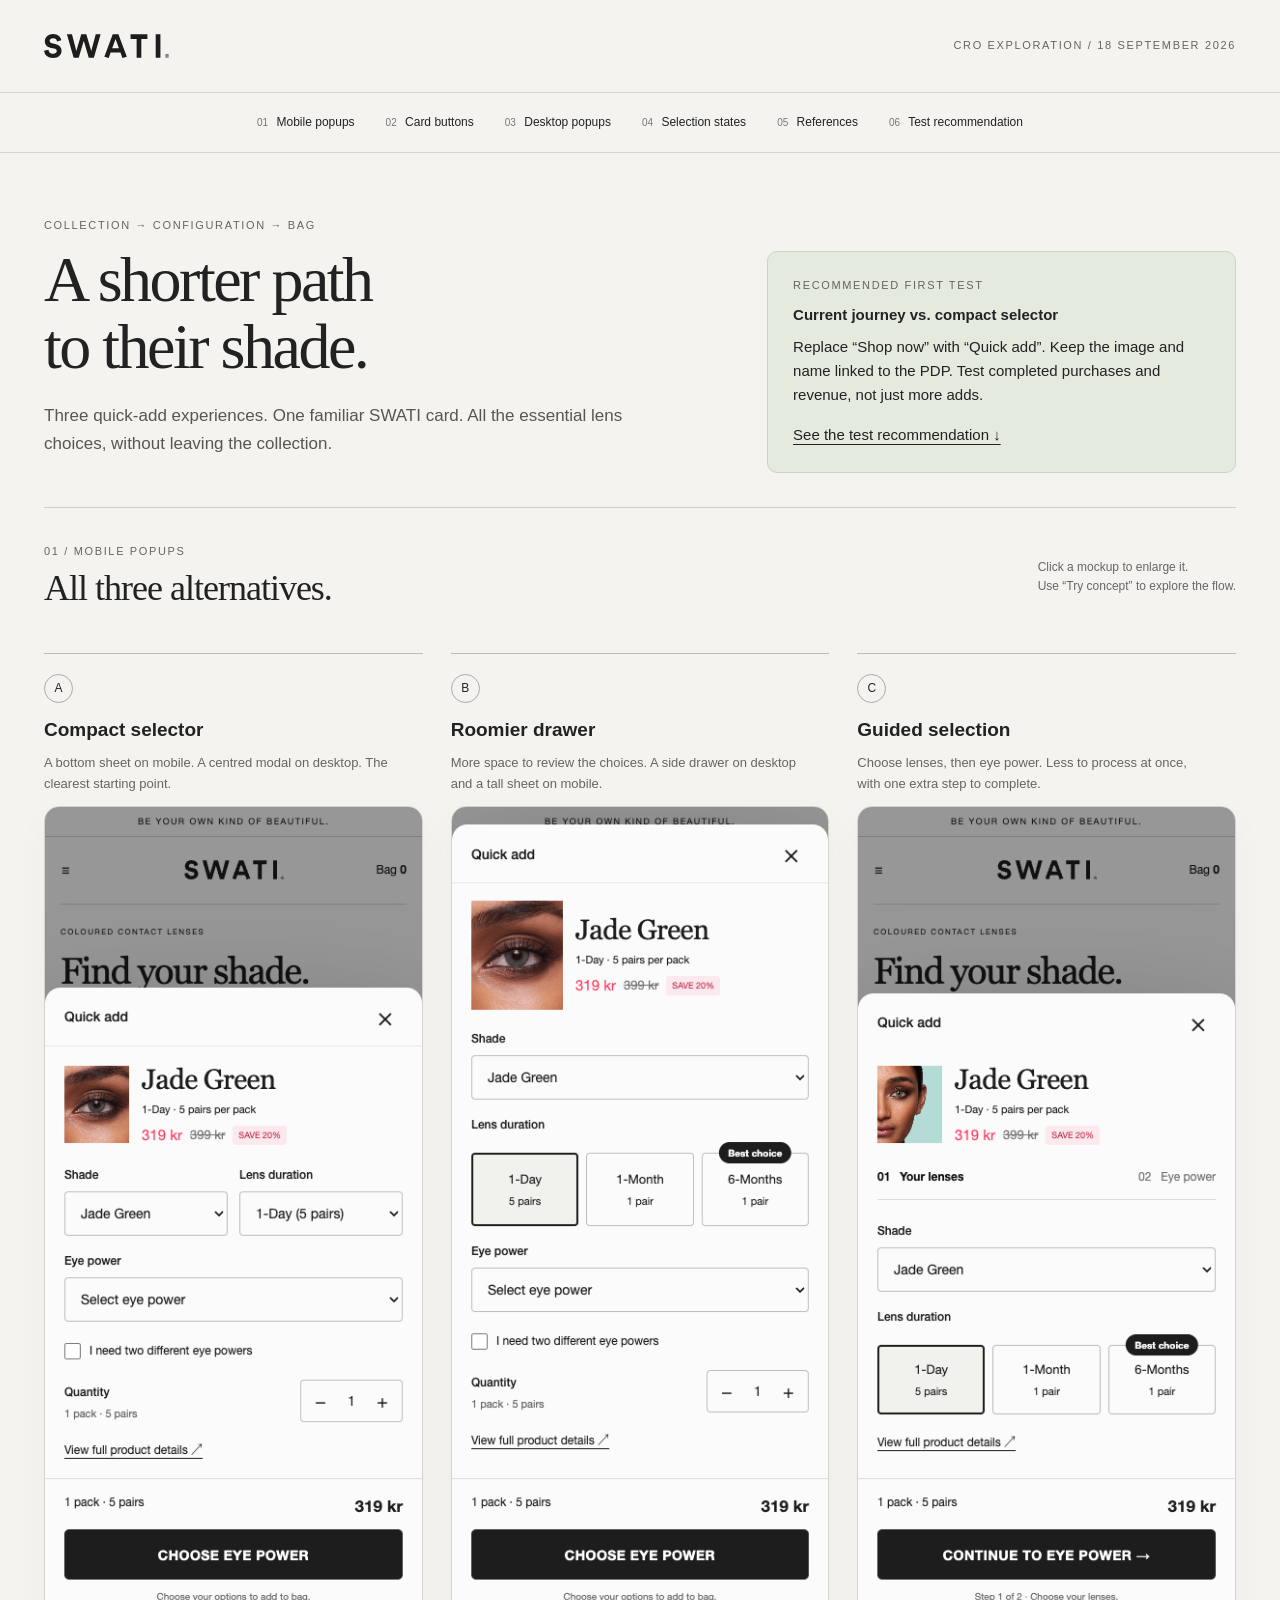
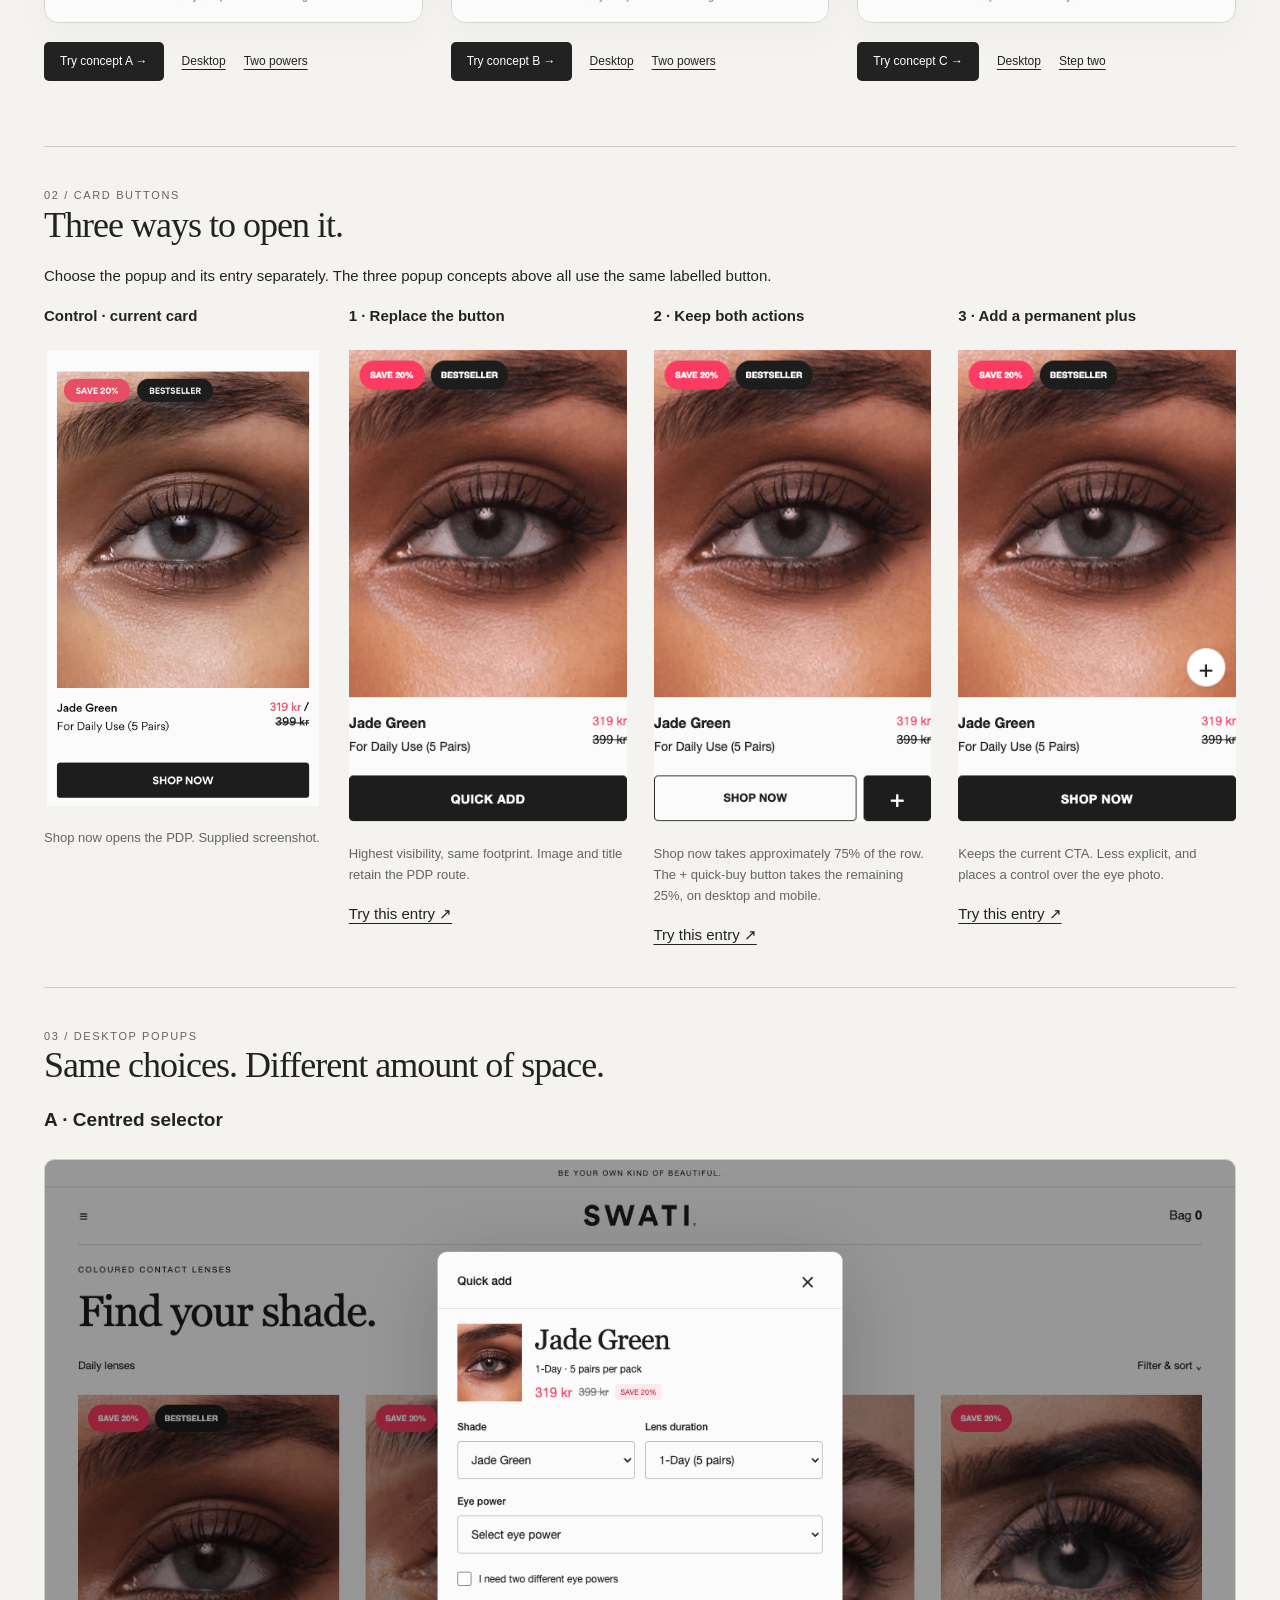
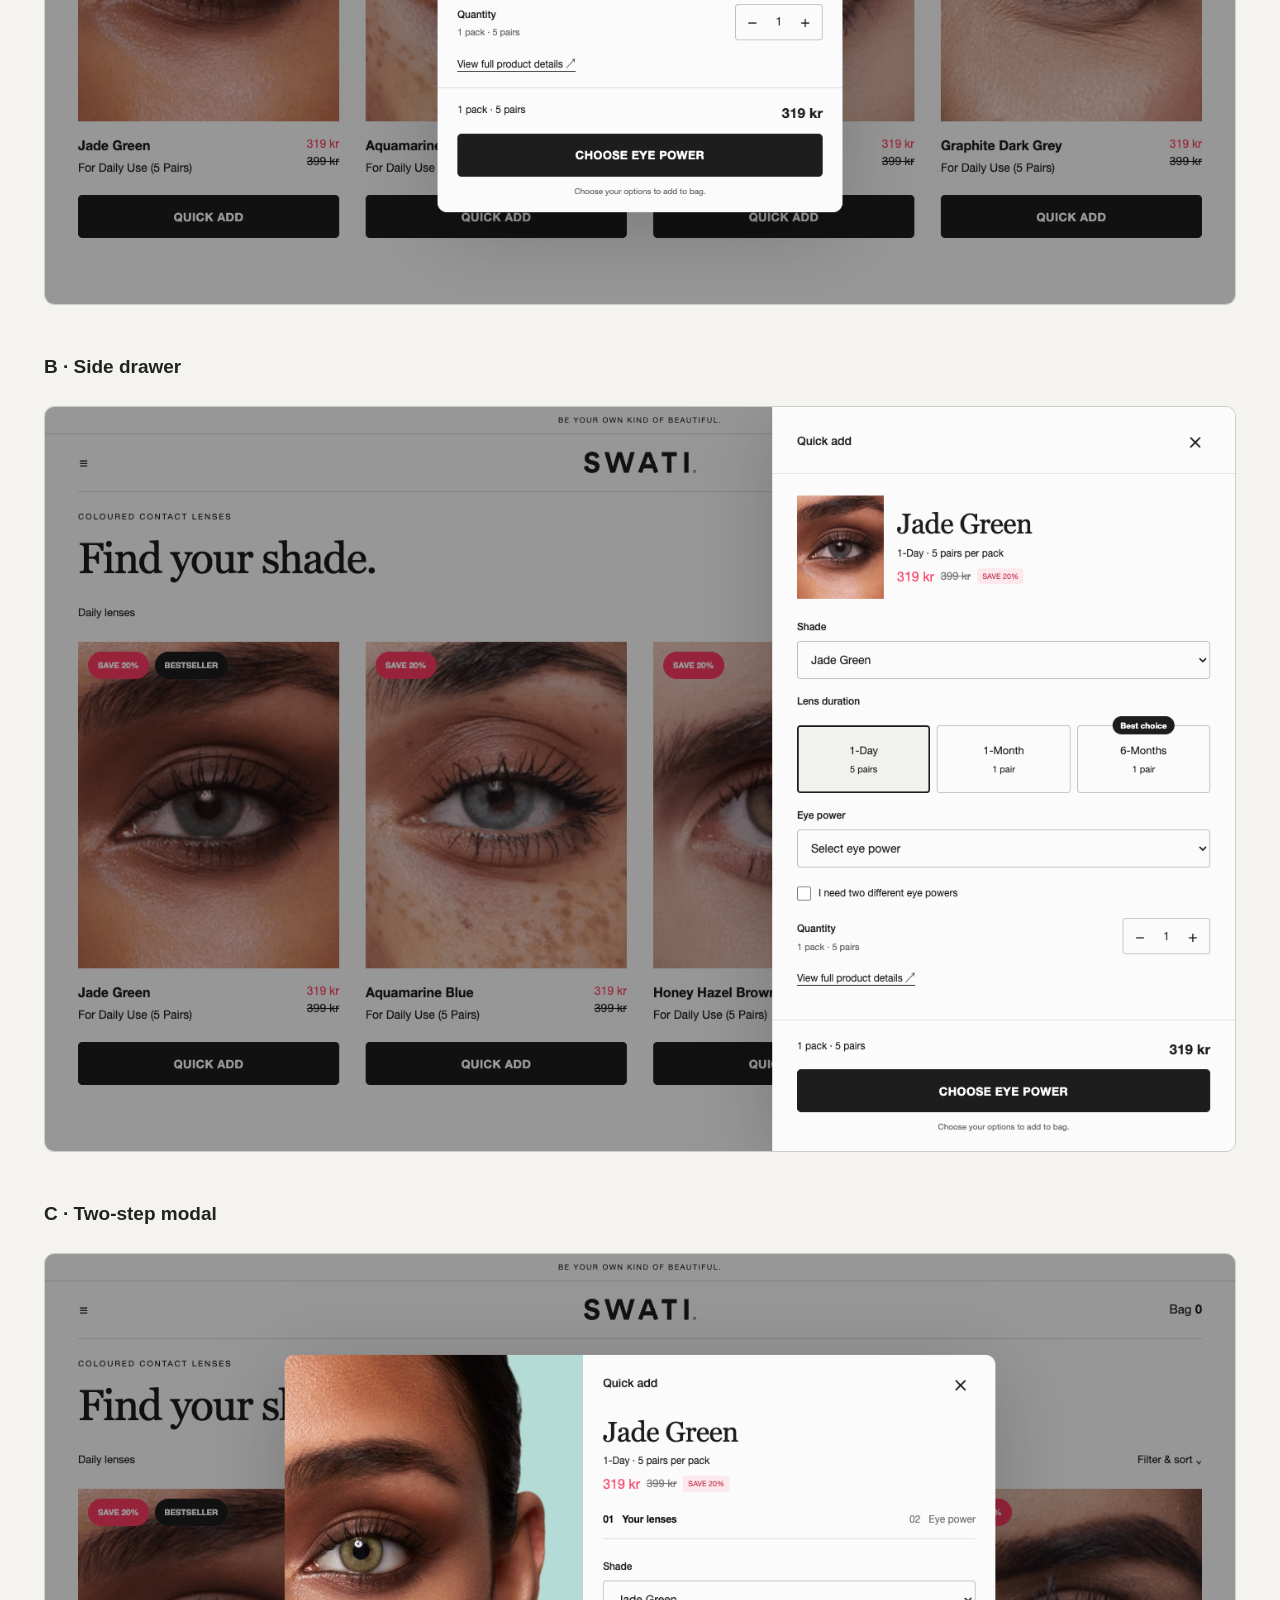
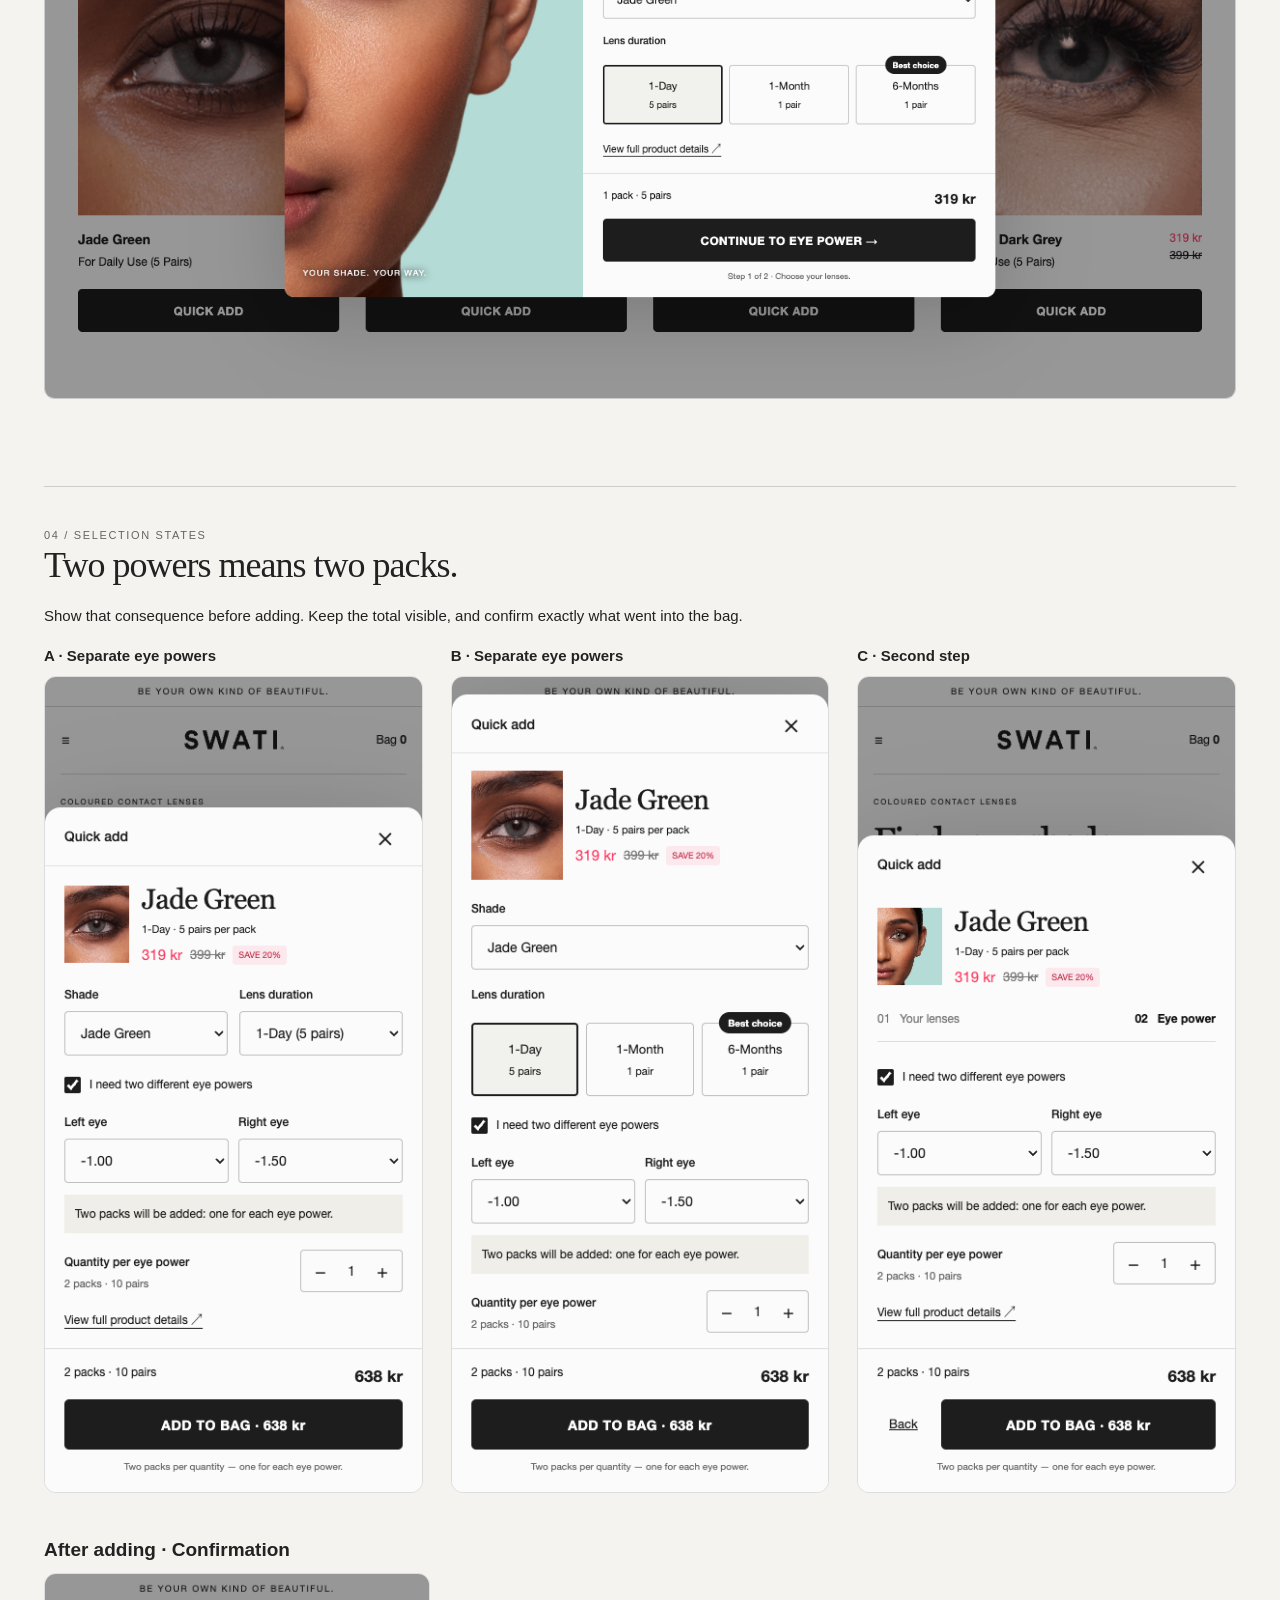
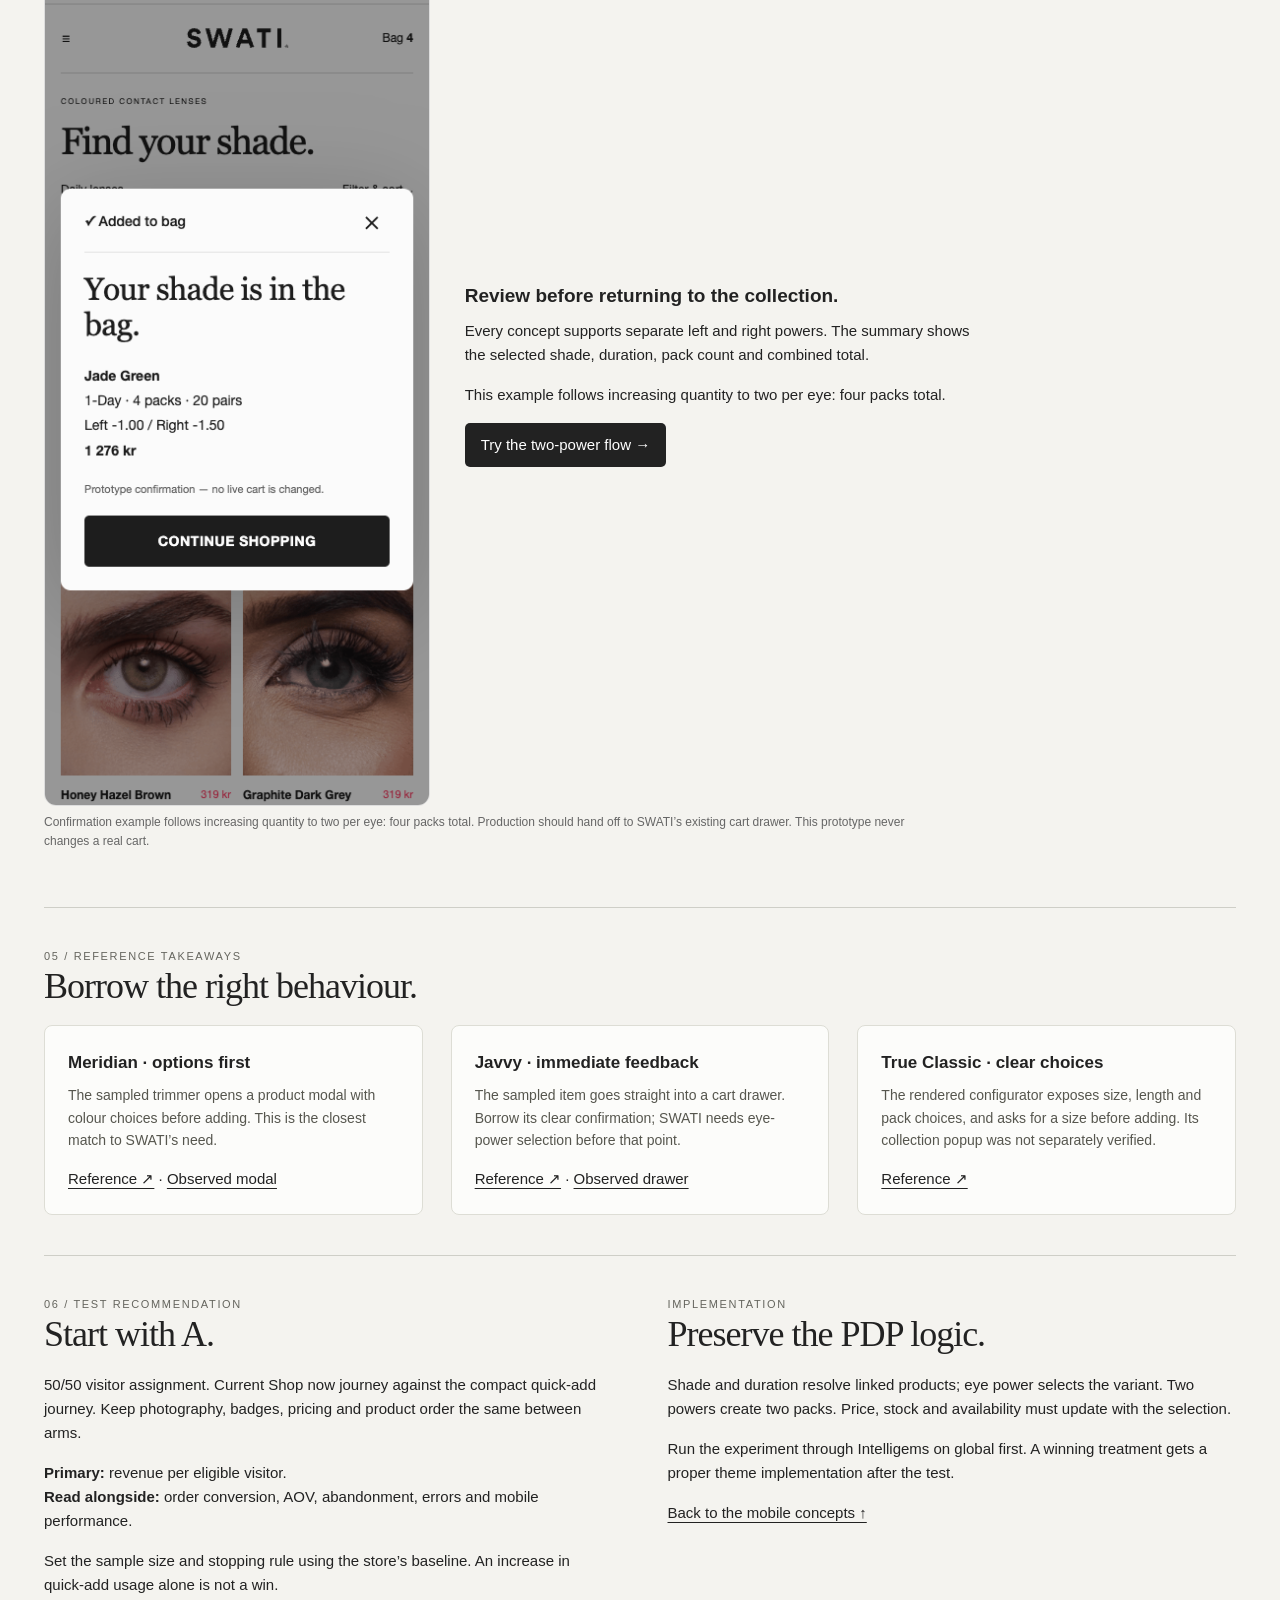
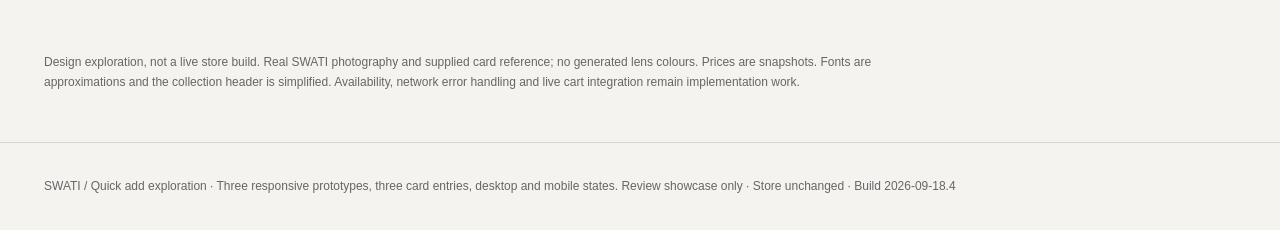
==== commit 4f65922b: "Change dual-action card to 75 percent Shop now and plus quick buy" ====
--- a/index.html
+++ b/index.html
@@ -4,20 +4,20 @@
 
 html{scroll-behavior:smooth;scroll-padding-top:90px}.jumpnav{position:sticky;top:0;z-index:20;display:flex;justify-content:center;gap:7px;padding:12px 20px;background:#f4f3eff5;backdrop-filter:blur(12px);border-bottom:1px solid #d6d5cf;overflow-x:auto}.jumpnav a{white-space:nowrap;text-decoration:none;font-size:12px;padding:8px 12px;border-radius:5px}.jumpnav a:hover,.jumpnav a:focus-visible{background:#e5eadf}.jumpnav span{color:#777;font-size:10px;margin-right:5px}.section-heading{display:flex;justify-content:space-between;align-items:center;border-top:1px solid #cecec7;padding-top:35px;margin-bottom:10px}.section-heading h2{margin-top:8px}.section-heading p{font-size:12px;color:#666}.hero{padding-top:30px}.confirmation{display:grid;grid-template-columns:1fr 2fr;gap:35px;align-items:center;margin-top:35px}.confirmation img{width:100%;border-radius:12px;border:1px solid #ddd}.confirmation>div:last-child{max-width:520px}.confirmation .launch{display:inline-block}main img{cursor:zoom-in}.zoom{padding:48px 10px 10px;border:0;border-radius:10px;max-width:96vw;max-height:96dvh;background:#f4f3ef}.zoom::backdrop{background:#000b}.zoom img{display:block;max-width:91vw;max-height:83dvh;width:auto;height:auto;object-fit:contain}.zoom button{position:absolute;top:8px;right:12px;background:transparent;border:0;font:28px Arial;cursor:pointer;width:36px;height:36px}.zoom p{position:absolute;top:13px;left:16px;font-size:12px;margin:0}.section .desktop{margin-bottom:40px}a:focus-visible,button:focus-visible{outline:3px solid #56796c;outline-offset:3px}
 @media(max-width:800px){.jumpnav{justify-content:flex-start;padding:9px 12px}.jumpnav a{font-size:11px;padding:6px 8px}.hero{padding-top:20px}.section-heading{display:block}.confirmation{grid-template-columns:1fr}.confirmation img{max-width:390px}.cards{gap:24px 16px}.state-grid{gap:35px}.zoom img{max-width:88vw}.zoom p{max-width:75%;white-space:nowrap;overflow:hidden;text-overflow:ellipsis}}
-</style></head><body><header><img src="assets/logo.svg?v=3" alt="SWATI"><span class="kicker">CRO EXPLORATION / 18 SEPTEMBER 2026</span></header><nav class="jumpnav" aria-label="Showcase sections"><a href="#mobile-concepts"><span>01</span> Mobile popups</a><a href="#card-buttons"><span>02</span> Card buttons</a><a href="#desktop-layouts"><span>03</span> Desktop popups</a><a href="#selection-states"><span>04</span> Selection states</a><a href="#references"><span>05</span> References</a><a href="#test-plan"><span>06</span> Test recommendation</a></nav><main>
+</style></head><body><header><img src="assets/logo.svg?v=4" alt="SWATI"><span class="kicker">CRO EXPLORATION / 18 SEPTEMBER 2026</span></header><nav class="jumpnav" aria-label="Showcase sections"><a href="#mobile-concepts"><span>01</span> Mobile popups</a><a href="#card-buttons"><span>02</span> Card buttons</a><a href="#desktop-layouts"><span>03</span> Desktop popups</a><a href="#selection-states"><span>04</span> Selection states</a><a href="#references"><span>05</span> References</a><a href="#test-plan"><span>06</span> Test recommendation</a></nav><main>
 <div class="hero"><div><div class="kicker">Collection → Configuration → Bag</div><h1>A shorter path<br>to their shade.</h1><p class="intro">Three quick-add experiences. One familiar SWATI card. All the essential lens choices, without leaving the collection.</p></div><aside class="recommend"><div class="kicker">Recommended first test</div><b>Current journey vs. compact selector</b><p>Replace “Shop now” with “Quick add”. Keep the image and name linked to the PDP. Test completed purchases and revenue, not just more adds.</p><a href="#test-plan">See the test recommendation ↓</a></aside></div>
 <section id="mobile-concepts" class="mobile-section"><div class="section-heading"><div><div class="kicker">01 / Mobile popups</div><h2>All three alternatives.</h2></div><p>Click a mockup to enlarge it.<br>Use “Try concept” to explore the flow.</p></div><div class="concepts">
-<article class="concept"><div class="caption"><span class="number">A</span><h3>Compact selector</h3><p>A bottom sheet on mobile. A centred modal on desktop. The clearest starting point.</p></div><a href="prototype.html?v=3&concept=compact&open=1"><img class="screen" src="previews/compact-mobile.png?v=3" alt="Concept A: compact mobile quick-add selector"></a><div class="actions"><a class="launch" href="prototype.html?v=3&concept=compact">Try concept A →</a><a href="previews/compact-desktop.png?v=3">Desktop</a><a href="prototype.html?v=3&concept=compact&open=1&state=dual">Two powers</a></div></article>
-<article class="concept"><div class="caption"><span class="number">B</span><h3>Roomier drawer</h3><p>More space to review the choices. A side drawer on desktop and a tall sheet on mobile.</p></div><a href="prototype.html?v=3&concept=drawer&open=1"><img class="screen" src="previews/drawer-mobile.png?v=3" alt="Concept B: tall mobile product drawer"></a><div class="actions"><a class="launch" href="prototype.html?v=3&concept=drawer">Try concept B →</a><a href="previews/drawer-desktop.png?v=3">Desktop</a><a href="prototype.html?v=3&concept=drawer&open=1&state=dual">Two powers</a></div></article>
-<article class="concept"><div class="caption"><span class="number">C</span><h3>Guided selection</h3><p>Choose lenses, then eye power. Less to process at once, with one extra step to complete.</p></div><a href="prototype.html?v=3&concept=guided&open=1"><img class="screen" src="previews/guided-mobile.png?v=3" alt="Concept C: first step of guided lens selection"></a><div class="actions"><a class="launch" href="prototype.html?v=3&concept=guided">Try concept C →</a><a href="previews/guided-desktop.png?v=3">Desktop</a><a href="prototype.html?v=3&concept=guided&open=1&state=ready">Step two</a></div></article>
+<article class="concept"><div class="caption"><span class="number">A</span><h3>Compact selector</h3><p>A bottom sheet on mobile. A centred modal on desktop. The clearest starting point.</p></div><a href="prototype.html?v=4&concept=compact&open=1"><img class="screen" src="previews/compact-mobile.png?v=4" alt="Concept A: compact mobile quick-add selector"></a><div class="actions"><a class="launch" href="prototype.html?v=4&concept=compact">Try concept A →</a><a href="previews/compact-desktop.png?v=4">Desktop</a><a href="prototype.html?v=4&concept=compact&open=1&state=dual">Two powers</a></div></article>
+<article class="concept"><div class="caption"><span class="number">B</span><h3>Roomier drawer</h3><p>More space to review the choices. A side drawer on desktop and a tall sheet on mobile.</p></div><a href="prototype.html?v=4&concept=drawer&open=1"><img class="screen" src="previews/drawer-mobile.png?v=4" alt="Concept B: tall mobile product drawer"></a><div class="actions"><a class="launch" href="prototype.html?v=4&concept=drawer">Try concept B →</a><a href="previews/drawer-desktop.png?v=4">Desktop</a><a href="prototype.html?v=4&concept=drawer&open=1&state=dual">Two powers</a></div></article>
+<article class="concept"><div class="caption"><span class="number">C</span><h3>Guided selection</h3><p>Choose lenses, then eye power. Less to process at once, with one extra step to complete.</p></div><a href="prototype.html?v=4&concept=guided&open=1"><img class="screen" src="previews/guided-mobile.png?v=4" alt="Concept C: first step of guided lens selection"></a><div class="actions"><a class="launch" href="prototype.html?v=4&concept=guided">Try concept C →</a><a href="previews/guided-desktop.png?v=4">Desktop</a><a href="prototype.html?v=4&concept=guided&open=1&state=ready">Step two</a></div></article>
 </div></section>
-<section class="section" id="card-buttons"><div class="kicker">02 / Card buttons</div><h2>Three ways to open it.</h2><p>Choose the popup and its entry separately. The three popup concepts above all use the same labelled button.</p><div class="cards"><div class="current"><h3>Control · current card</h3><img src="assets/current-card.png?v=3" alt="User-supplied current SWATI product card"><p>Shop now opens the PDP. Supplied screenshot.</p></div><div><h3>1 · Replace the button</h3><img src="previews/trigger-replace.png?v=3" alt="Quick Add primary button"><p>Highest visibility, same footprint. Image and title retain the PDP route.</p><a href="prototype.html?v=3&trigger=replace">Try this entry ↗</a></div><div><h3>2 · Keep both actions</h3><img src="previews/trigger-split.png?v=3" alt="Shop Now and Quick Add buttons"><p>Both journeys are explicit. Adds visual weight and mobile card height.</p><a href="prototype.html?v=3&trigger=split">Try this entry ↗</a></div><div><h3>3 · Add a permanent plus</h3><img src="previews/trigger-plus.png?v=3" alt="Plus button over product photo with Shop Now below"><p>Keeps the current CTA. Less explicit, and places a control over the eye photo.</p><a href="prototype.html?v=3&trigger=plus">Try this entry ↗</a></div></div></section>
-<section class="section" id="desktop-layouts"><div class="kicker">03 / Desktop popups</div><h2>Same choices. Different amount of space.</h2><h3>A · Centred selector</h3><img class="desktop" src="previews/compact-desktop.png?v=3" alt="Compact desktop modal"><h3>B · Side drawer</h3><img class="desktop" src="previews/drawer-desktop.png?v=3" alt="Desktop quick-add drawer"><h3>C · Two-step modal</h3><img class="desktop" src="previews/guided-desktop.png?v=3" alt="Wide guided desktop modal with eye image"></section>
-<section class="section" id="selection-states"><div class="kicker">04 / Selection states</div><h2>Two powers means two packs.</h2><p>Show that consequence before adding. Keep the total visible, and confirm exactly what went into the bag.</p><div class="state-grid"><div><h3>A · Separate eye powers</h3><img src="previews/compact-mobile-dual.png?v=3" alt="Two eye powers and a combined 638 kr total"></div><div><h3>B · Separate eye powers</h3><img src="previews/drawer-mobile-dual.png?v=3" alt="Drawer showing separate left and right eye powers"></div><div><h3>C · Second step</h3><img src="previews/guided-mobile-dual.png?v=3" alt="Guided selection eye-power step"></div></div><div class="confirmation"><div><h3>After adding · Confirmation</h3><img src="previews/compact-mobile-success.png?v=3" alt="Mock confirmation showing four packs after quantity changed to two per eye"></div><div><h3>Review before returning to the collection.</h3><p>Every concept supports separate left and right powers. The summary shows the selected shade, duration, pack count and combined total.</p><p>This example follows increasing quantity to two per eye: four packs total.</p><a class="launch" href="prototype.html?v=3&concept=compact&open=1&state=dual">Try the two-power flow →</a></div></div><p class="note">Confirmation example follows increasing quantity to two per eye: four packs total. Production should hand off to SWATI’s existing cart drawer. This prototype never changes a real cart.</p></section>
-<section class="section" id="references"><div class="kicker">05 / Reference takeaways</div><h2>Borrow the right behaviour.</h2><div class="table"><div><h3>Meridian · options first</h3><p>The sampled trimmer opens a product modal with colour choices before adding. This is the closest match to SWATI’s need.</p><a href="https://www.meridiangrooming.com/collections/trimmers">Reference ↗</a> · <a href="research/meridian-quick.png?v=3">Observed modal</a></div><div><h3>Javvy · immediate feedback</h3><p>The sampled item goes straight into a cart drawer. Borrow its clear confirmation; SWATI needs eye-power selection before that point.</p><a href="https://javvycoffee.com/">Reference ↗</a> · <a href="research/javvy-quick.png?v=3">Observed drawer</a></div><div><h3>True Classic · clear choices</h3><p>The rendered configurator exposes size, length and pack choices, and asks for a size before adding. Its collection popup was not separately verified.</p><a href="https://www.trueclassictees.com/">Reference ↗</a></div></div></section>
+<section class="section" id="card-buttons"><div class="kicker">02 / Card buttons</div><h2>Three ways to open it.</h2><p>Choose the popup and its entry separately. The three popup concepts above all use the same labelled button.</p><div class="cards"><div class="current"><h3>Control · current card</h3><img src="assets/current-card.png?v=4" alt="User-supplied current SWATI product card"><p>Shop now opens the PDP. Supplied screenshot.</p></div><div><h3>1 · Replace the button</h3><img src="previews/trigger-replace.png?v=4" alt="Quick Add primary button"><p>Highest visibility, same footprint. Image and title retain the PDP route.</p><a href="prototype.html?v=4&trigger=replace">Try this entry ↗</a></div><div><h3>2 · Keep both actions</h3><img src="previews/trigger-split.png?v=4" alt="75 percent Shop Now button and 25 percent plus quick-buy button"><p>Shop now takes approximately 75% of the row. The + quick-buy button takes the remaining 25%, on desktop and mobile.</p><a href="prototype.html?v=4&trigger=split">Try this entry ↗</a></div><div><h3>3 · Add a permanent plus</h3><img src="previews/trigger-plus.png?v=4" alt="Plus button over product photo with Shop Now below"><p>Keeps the current CTA. Less explicit, and places a control over the eye photo.</p><a href="prototype.html?v=4&trigger=plus">Try this entry ↗</a></div></div></section>
+<section class="section" id="desktop-layouts"><div class="kicker">03 / Desktop popups</div><h2>Same choices. Different amount of space.</h2><h3>A · Centred selector</h3><img class="desktop" src="previews/compact-desktop.png?v=4" alt="Compact desktop modal"><h3>B · Side drawer</h3><img class="desktop" src="previews/drawer-desktop.png?v=4" alt="Desktop quick-add drawer"><h3>C · Two-step modal</h3><img class="desktop" src="previews/guided-desktop.png?v=4" alt="Wide guided desktop modal with eye image"></section>
+<section class="section" id="selection-states"><div class="kicker">04 / Selection states</div><h2>Two powers means two packs.</h2><p>Show that consequence before adding. Keep the total visible, and confirm exactly what went into the bag.</p><div class="state-grid"><div><h3>A · Separate eye powers</h3><img src="previews/compact-mobile-dual.png?v=4" alt="Two eye powers and a combined 638 kr total"></div><div><h3>B · Separate eye powers</h3><img src="previews/drawer-mobile-dual.png?v=4" alt="Drawer showing separate left and right eye powers"></div><div><h3>C · Second step</h3><img src="previews/guided-mobile-dual.png?v=4" alt="Guided selection eye-power step"></div></div><div class="confirmation"><div><h3>After adding · Confirmation</h3><img src="previews/compact-mobile-success.png?v=4" alt="Mock confirmation showing four packs after quantity changed to two per eye"></div><div><h3>Review before returning to the collection.</h3><p>Every concept supports separate left and right powers. The summary shows the selected shade, duration, pack count and combined total.</p><p>This example follows increasing quantity to two per eye: four packs total.</p><a class="launch" href="prototype.html?v=4&concept=compact&open=1&state=dual">Try the two-power flow →</a></div></div><p class="note">Confirmation example follows increasing quantity to two per eye: four packs total. Production should hand off to SWATI’s existing cart drawer. This prototype never changes a real cart.</p></section>
+<section class="section" id="references"><div class="kicker">05 / Reference takeaways</div><h2>Borrow the right behaviour.</h2><div class="table"><div><h3>Meridian · options first</h3><p>The sampled trimmer opens a product modal with colour choices before adding. This is the closest match to SWATI’s need.</p><a href="https://www.meridiangrooming.com/collections/trimmers">Reference ↗</a> · <a href="research/meridian-quick.png?v=4">Observed modal</a></div><div><h3>Javvy · immediate feedback</h3><p>The sampled item goes straight into a cart drawer. Borrow its clear confirmation; SWATI needs eye-power selection before that point.</p><a href="https://javvycoffee.com/">Reference ↗</a> · <a href="research/javvy-quick.png?v=4">Observed drawer</a></div><div><h3>True Classic · clear choices</h3><p>The rendered configurator exposes size, length and pack choices, and asks for a size before adding. Its collection popup was not separately verified.</p><a href="https://www.trueclassictees.com/">Reference ↗</a></div></div></section>
 <section class="section two" id="test-plan"><div><div class="kicker">06 / Test recommendation</div><h2>Start with A.</h2><p>50/50 visitor assignment. Current Shop now journey against the compact quick-add journey. Keep photography, badges, pricing and product order the same between arms.</p><p><b>Primary:</b> revenue per eligible visitor.<br><b>Read alongside:</b> order conversion, AOV, abandonment, errors and mobile performance.</p><p>Set the sample size and stopping rule using the store’s baseline. An increase in quick-add usage alone is not a win.</p></div><div><div class="kicker">Implementation</div><h2>Preserve the PDP logic.</h2><p>Shade and duration resolve linked products; eye power selects the variant. Two powers create two packs. Price, stock and availability must update with the selection.</p><p>Run the experiment through Intelligems on global first. A winning treatment gets a proper theme implementation after the test.</p><a href="#mobile-concepts">Back to the mobile concepts ↑</a></div></section>
 <p class="note">Design exploration, not a live store build. Real SWATI photography and supplied card reference; no generated lens colours. Prices are snapshots. Fonts are approximations and the collection header is simplified. Availability, network error handling and live cart integration remain implementation work.</p>
-</main><footer>SWATI / Quick add exploration · Three responsive prototypes, three card entries, desktop and mobile states. Review showcase only · Store unchanged · Build 2026-09-18.3</footer><script>if(new URLSearchParams(location.search).has('overview'))document.body.classList.add('overview-only');</script><dialog class="zoom" aria-label="Enlarged mockup"><p></p><button aria-label="Close enlarged mockup">×</button><img alt=""></dialog><script>
+</main><footer>SWATI / Quick add exploration · Three responsive prototypes, three card entries, desktop and mobile states. Review showcase only · Store unchanged · Build 2026-09-18.4</footer><script>if(new URLSearchParams(location.search).has('overview'))document.body.classList.add('overview-only');</script><dialog class="zoom" aria-label="Enlarged mockup"><p></p><button aria-label="Close enlarged mockup">×</button><img alt=""></dialog><script>
 const zoom=document.querySelector('.zoom');let prior;
 document.querySelectorAll('main img').forEach(img=>{img.tabIndex=0;img.setAttribute('role','button');img.setAttribute('aria-label','Enlarge: '+img.alt);const show=e=>{e.preventDefault();prior=img;zoom.querySelector('img').src=img.src;zoom.querySelector('img').alt=img.alt;zoom.querySelector('p').textContent=img.alt;zoom.showModal();document.body.style.overflow='hidden'};img.addEventListener('click',show);img.addEventListener('keydown',e=>{if(e.key==='Enter'||e.key===' ')show(e)})});
 zoom.querySelector('button').onclick=()=>zoom.close();zoom.addEventListener('click',e=>{if(e.target===zoom)zoom.close()});zoom.addEventListener('close',()=>{document.body.style.overflow='';prior?.focus()});
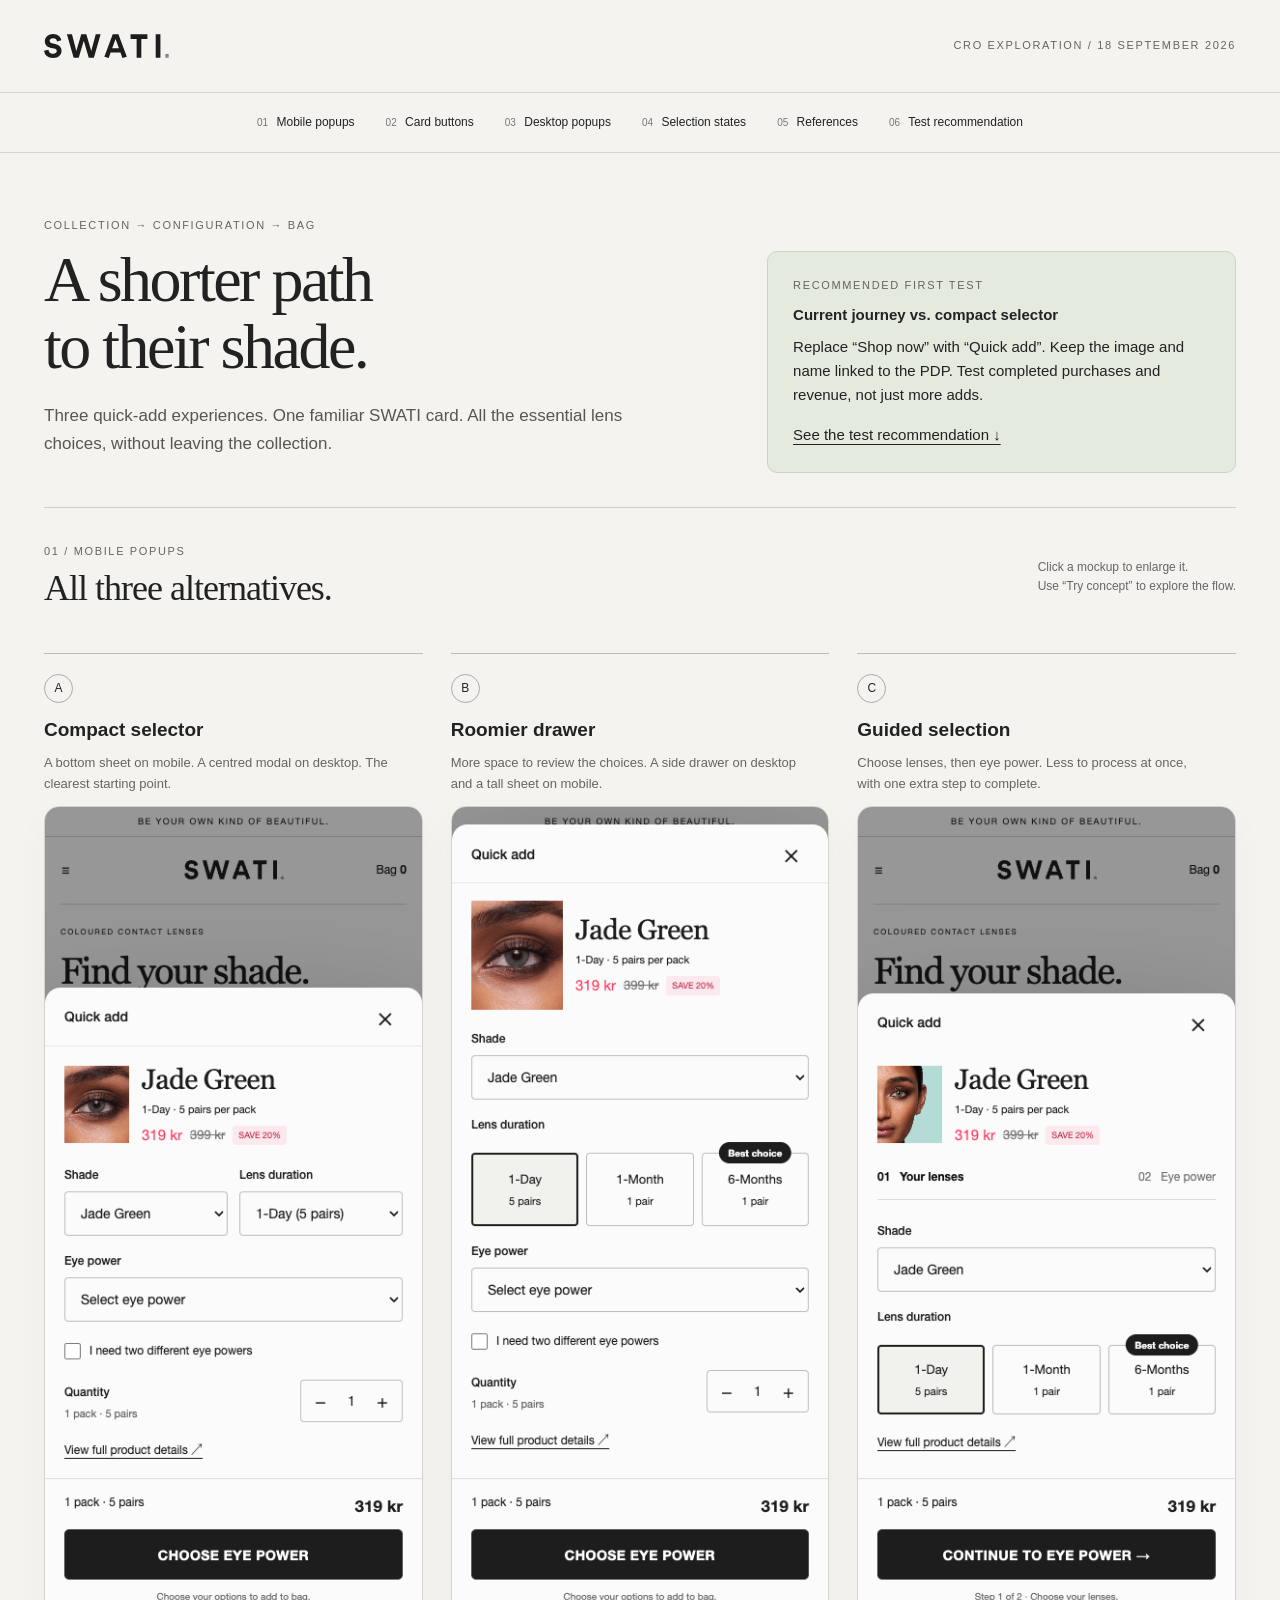
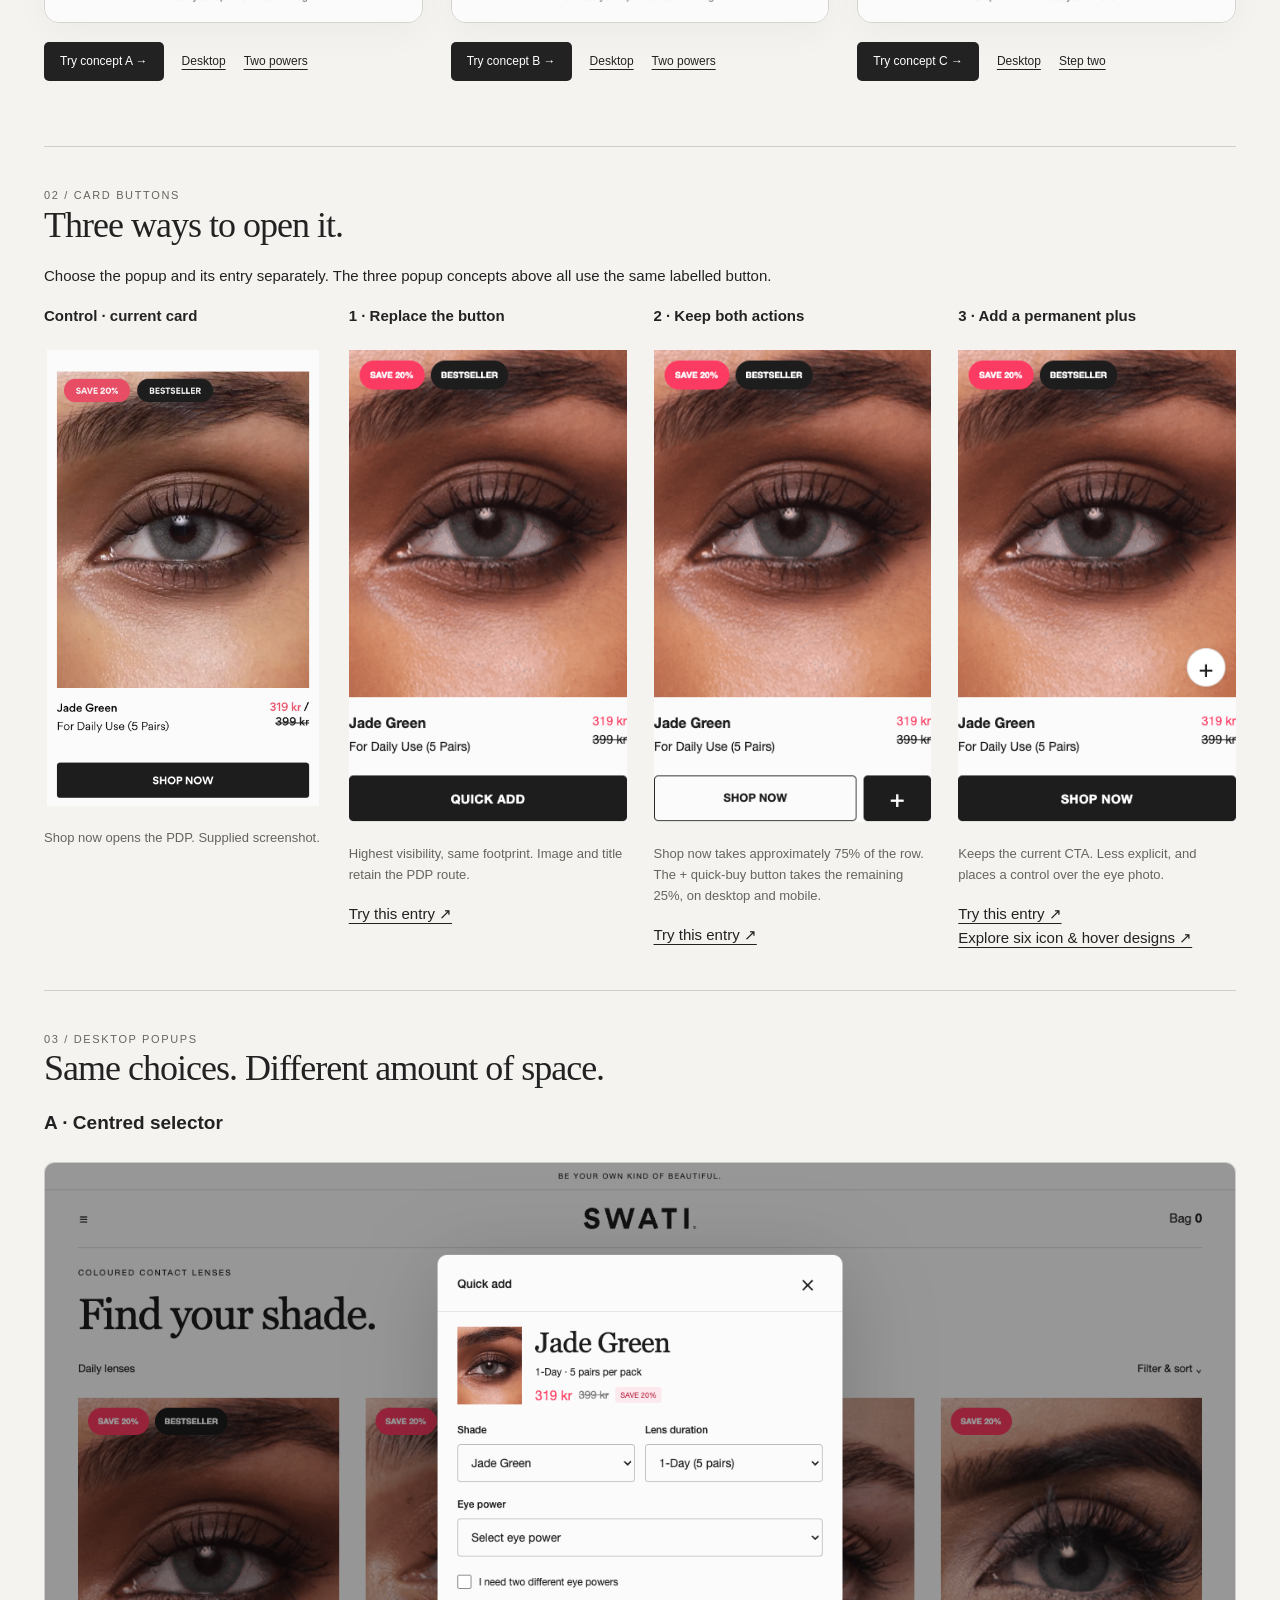
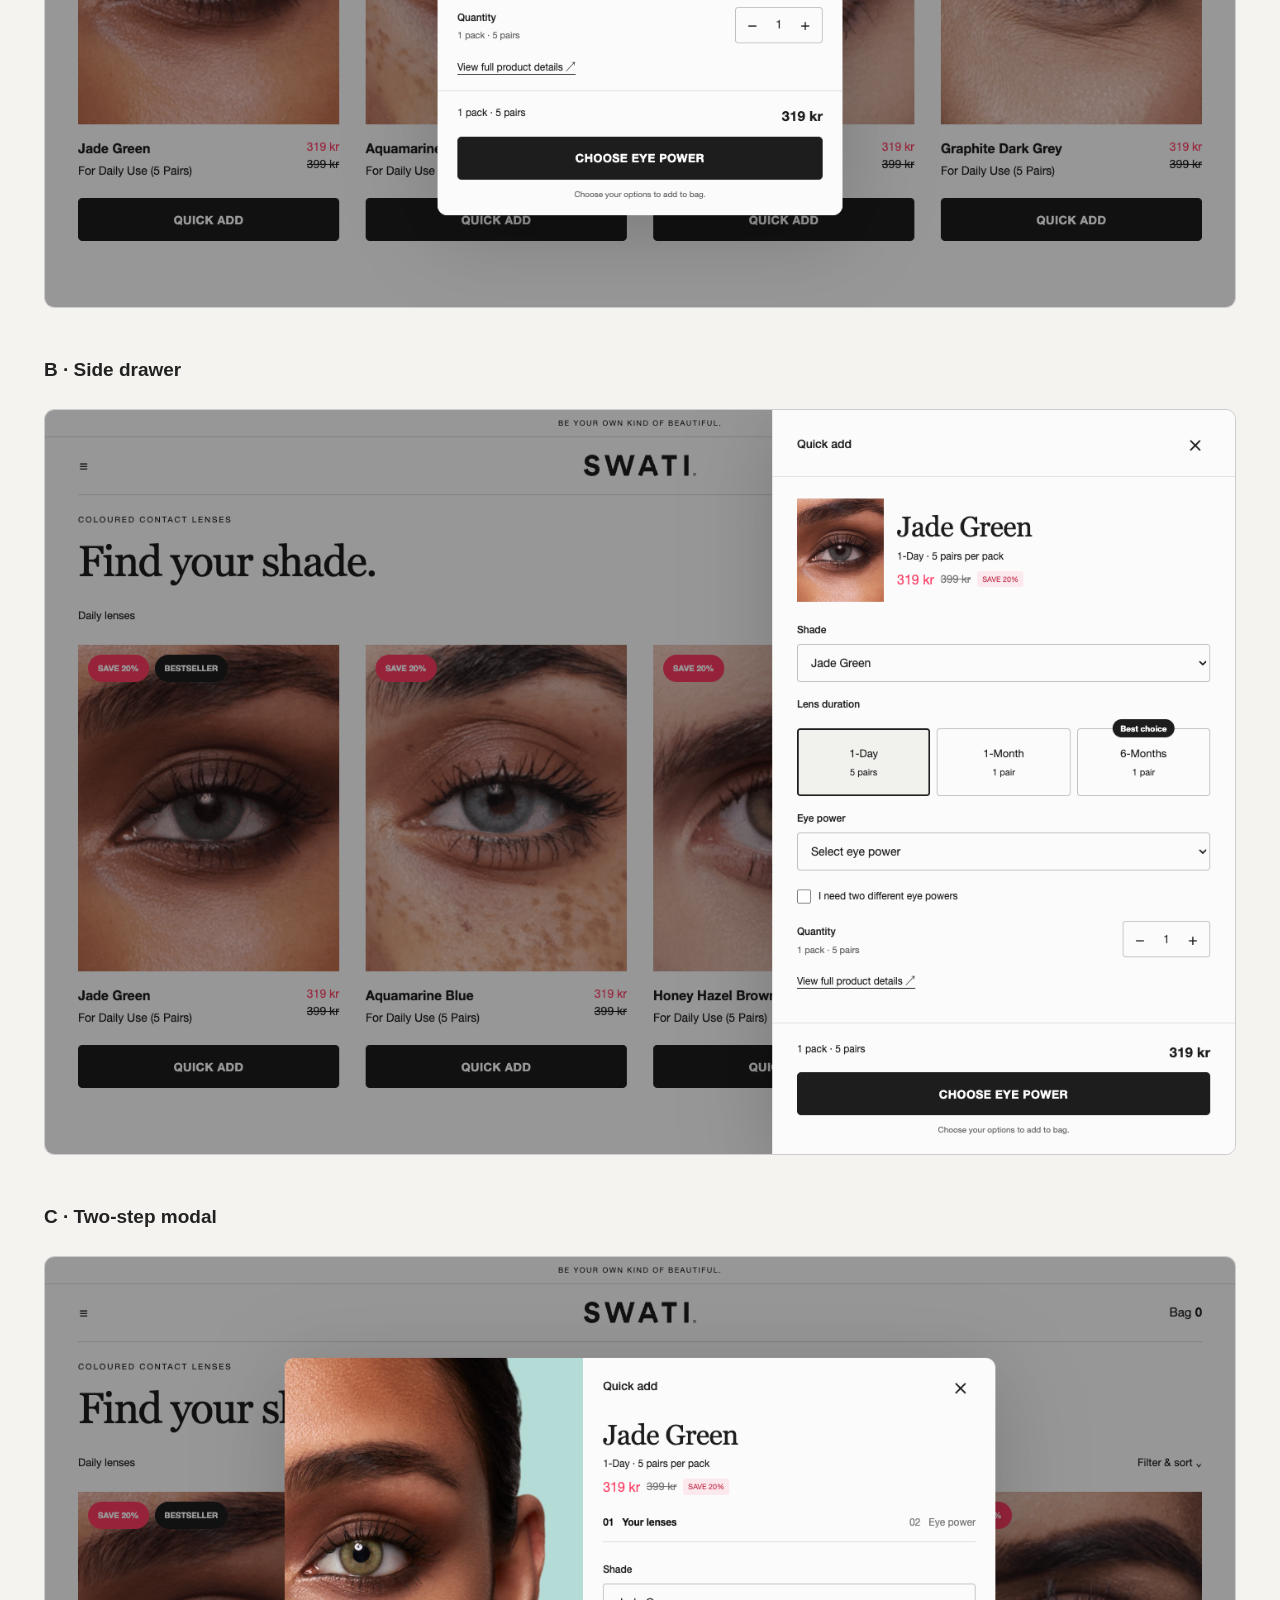
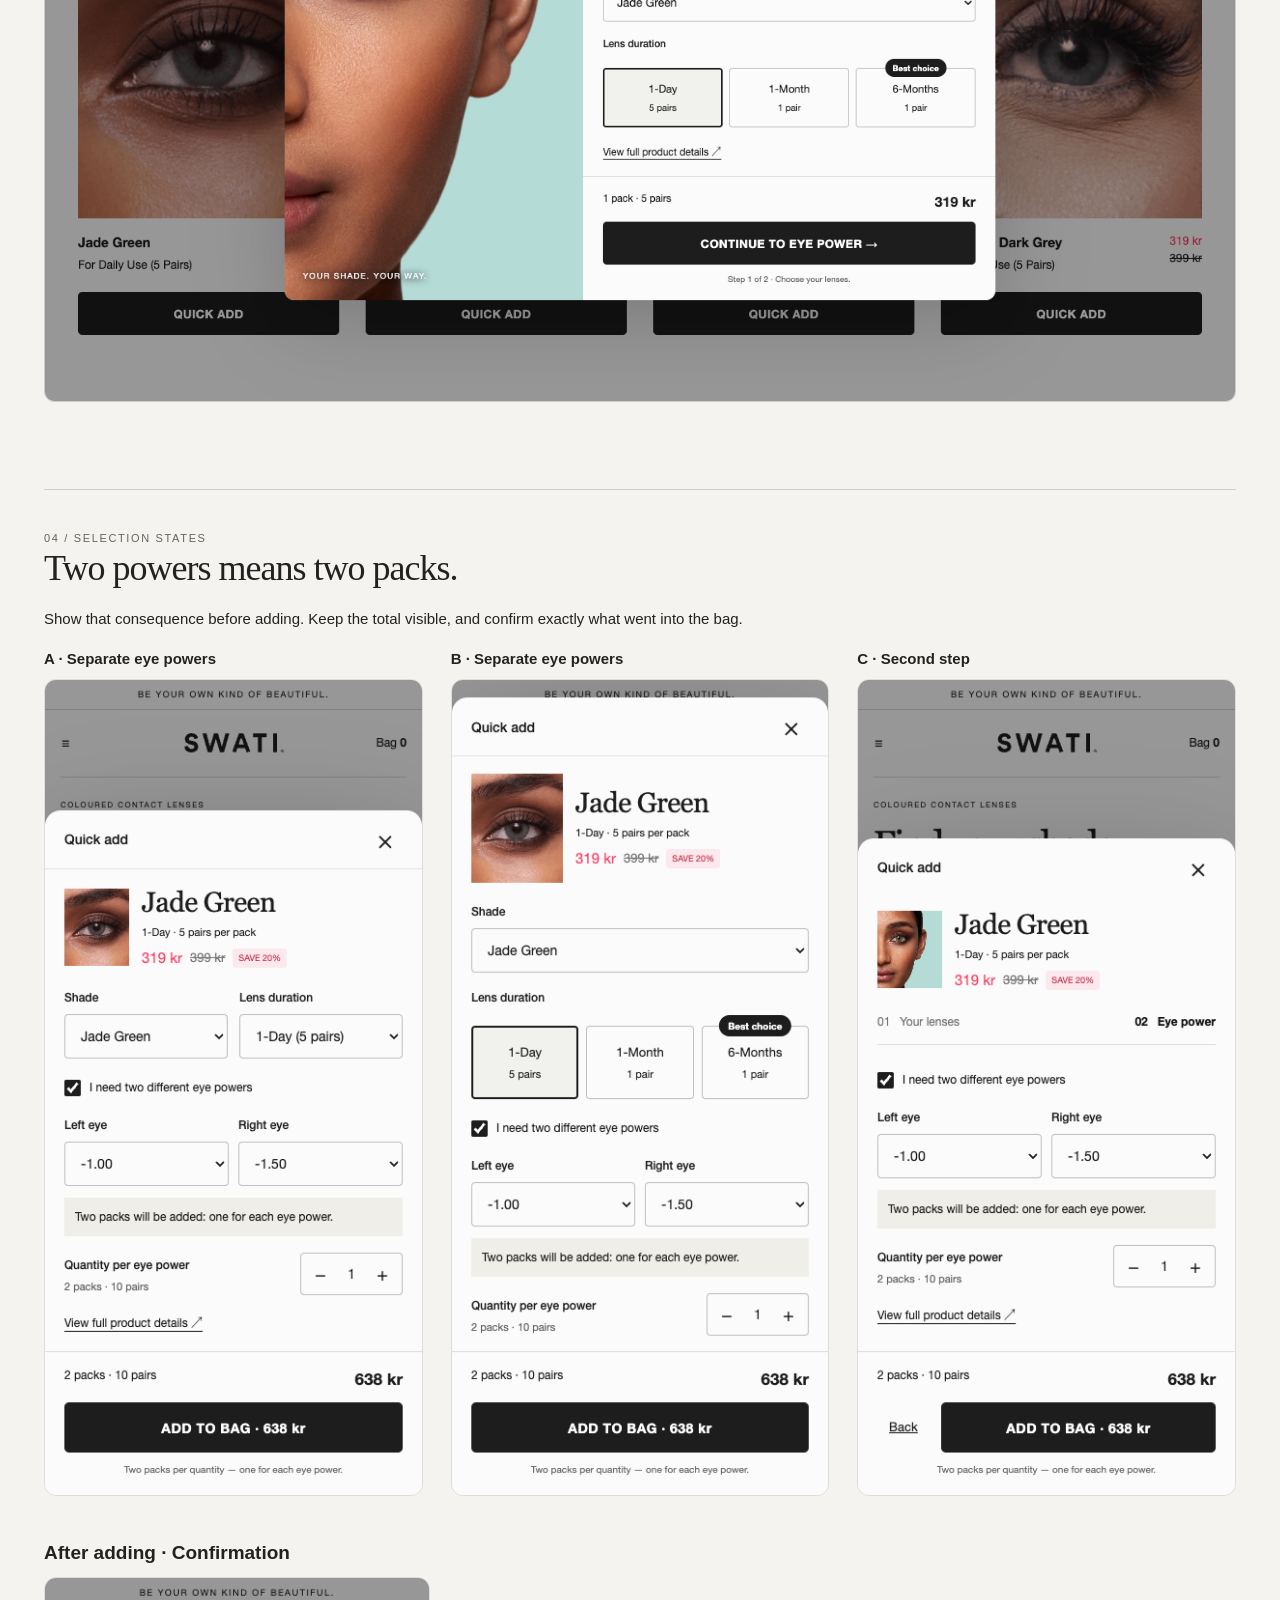
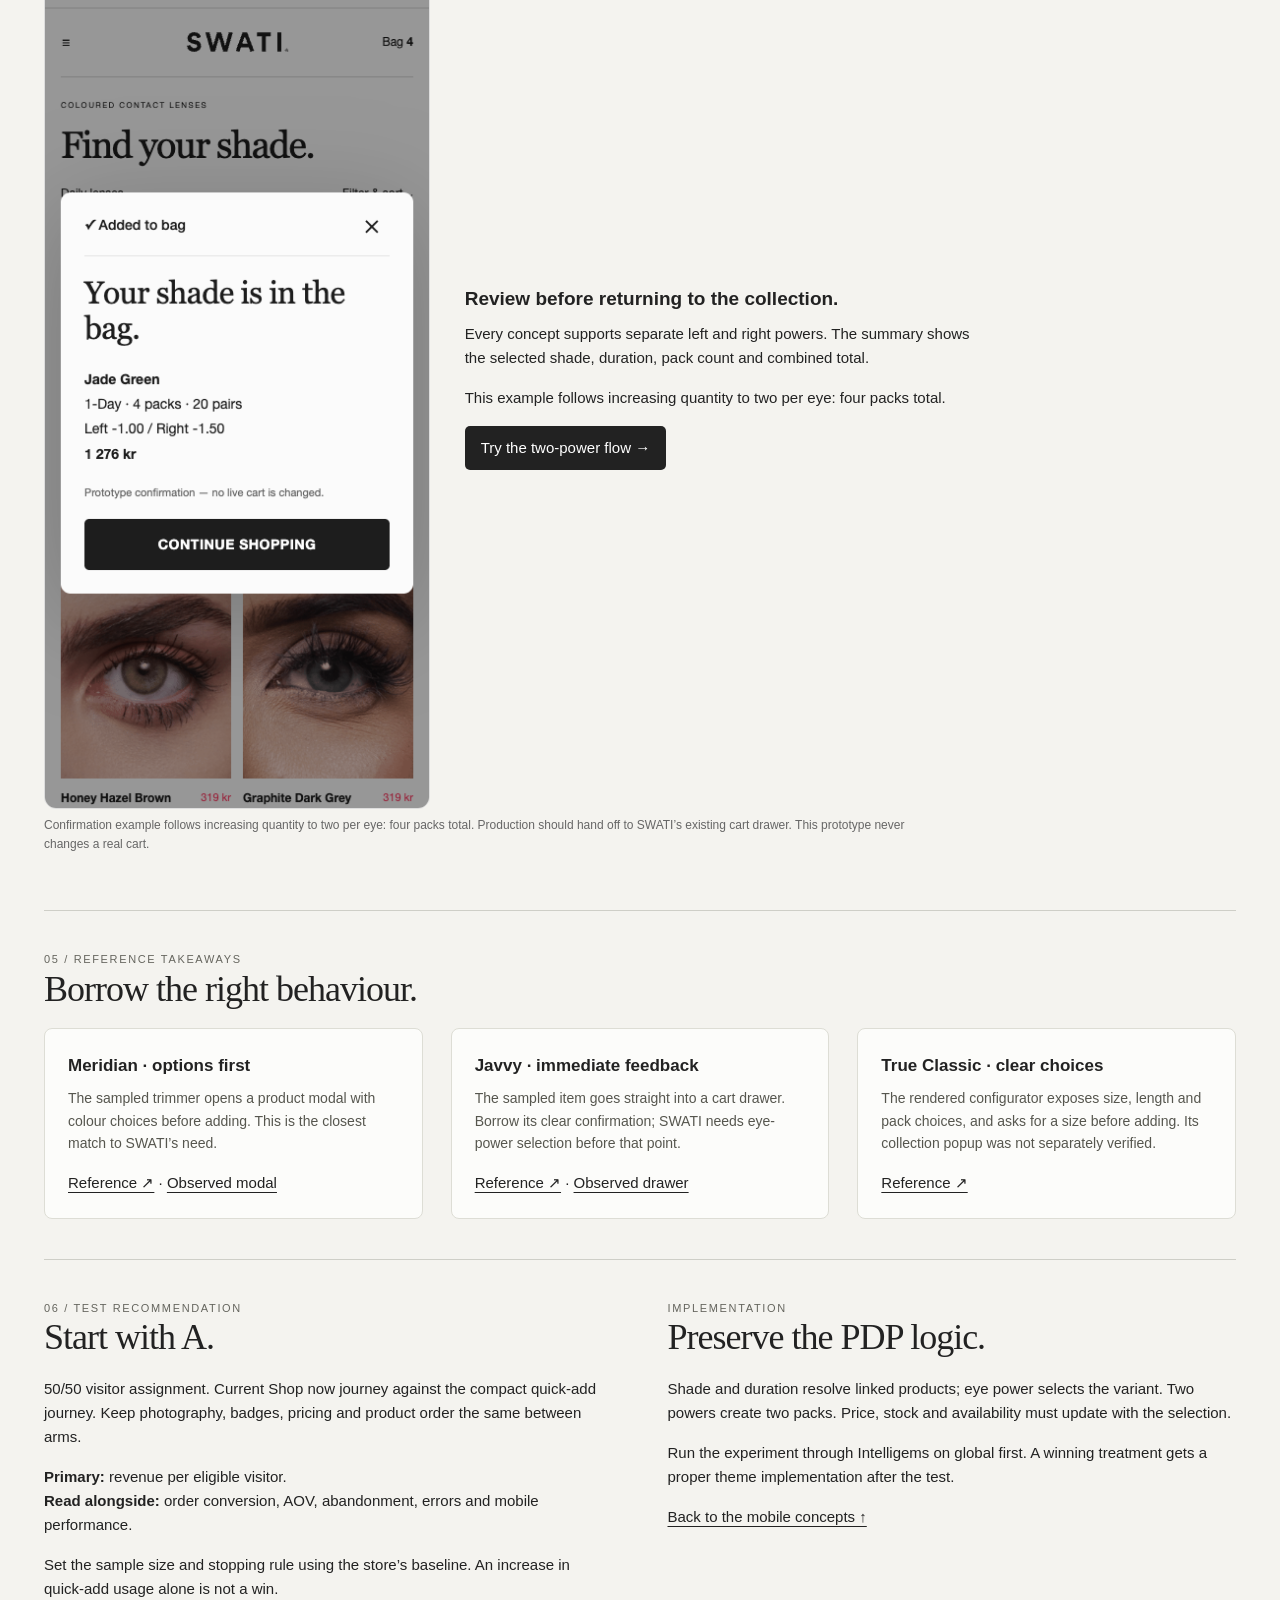
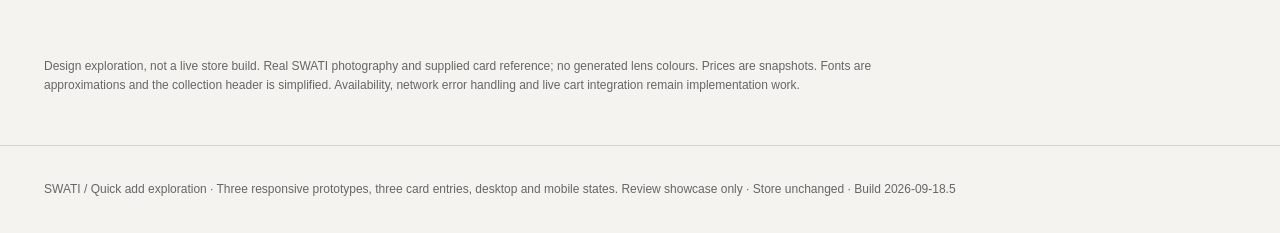
==== commit e740ee4a: "Add dedicated quick-add icon studio with six hover treatments" ====
--- a/index.html
+++ b/index.html
@@ -11,13 +11,13 @@
 <article class="concept"><div class="caption"><span class="number">B</span><h3>Roomier drawer</h3><p>More space to review the choices. A side drawer on desktop and a tall sheet on mobile.</p></div><a href="prototype.html?v=4&concept=drawer&open=1"><img class="screen" src="previews/drawer-mobile.png?v=4" alt="Concept B: tall mobile product drawer"></a><div class="actions"><a class="launch" href="prototype.html?v=4&concept=drawer">Try concept B →</a><a href="previews/drawer-desktop.png?v=4">Desktop</a><a href="prototype.html?v=4&concept=drawer&open=1&state=dual">Two powers</a></div></article>
 <article class="concept"><div class="caption"><span class="number">C</span><h3>Guided selection</h3><p>Choose lenses, then eye power. Less to process at once, with one extra step to complete.</p></div><a href="prototype.html?v=4&concept=guided&open=1"><img class="screen" src="previews/guided-mobile.png?v=4" alt="Concept C: first step of guided lens selection"></a><div class="actions"><a class="launch" href="prototype.html?v=4&concept=guided">Try concept C →</a><a href="previews/guided-desktop.png?v=4">Desktop</a><a href="prototype.html?v=4&concept=guided&open=1&state=ready">Step two</a></div></article>
 </div></section>
-<section class="section" id="card-buttons"><div class="kicker">02 / Card buttons</div><h2>Three ways to open it.</h2><p>Choose the popup and its entry separately. The three popup concepts above all use the same labelled button.</p><div class="cards"><div class="current"><h3>Control · current card</h3><img src="assets/current-card.png?v=4" alt="User-supplied current SWATI product card"><p>Shop now opens the PDP. Supplied screenshot.</p></div><div><h3>1 · Replace the button</h3><img src="previews/trigger-replace.png?v=4" alt="Quick Add primary button"><p>Highest visibility, same footprint. Image and title retain the PDP route.</p><a href="prototype.html?v=4&trigger=replace">Try this entry ↗</a></div><div><h3>2 · Keep both actions</h3><img src="previews/trigger-split.png?v=4" alt="75 percent Shop Now button and 25 percent plus quick-buy button"><p>Shop now takes approximately 75% of the row. The + quick-buy button takes the remaining 25%, on desktop and mobile.</p><a href="prototype.html?v=4&trigger=split">Try this entry ↗</a></div><div><h3>3 · Add a permanent plus</h3><img src="previews/trigger-plus.png?v=4" alt="Plus button over product photo with Shop Now below"><p>Keeps the current CTA. Less explicit, and places a control over the eye photo.</p><a href="prototype.html?v=4&trigger=plus">Try this entry ↗</a></div></div></section>
+<section class="section" id="card-buttons"><div class="kicker">02 / Card buttons</div><h2>Three ways to open it.</h2><p>Choose the popup and its entry separately. The three popup concepts above all use the same labelled button.</p><div class="cards"><div class="current"><h3>Control · current card</h3><img src="assets/current-card.png?v=4" alt="User-supplied current SWATI product card"><p>Shop now opens the PDP. Supplied screenshot.</p></div><div><h3>1 · Replace the button</h3><img src="previews/trigger-replace.png?v=4" alt="Quick Add primary button"><p>Highest visibility, same footprint. Image and title retain the PDP route.</p><a href="prototype.html?v=4&trigger=replace">Try this entry ↗</a></div><div><h3>2 · Keep both actions</h3><img src="previews/trigger-split.png?v=4" alt="75 percent Shop Now button and 25 percent plus quick-buy button"><p>Shop now takes approximately 75% of the row. The + quick-buy button takes the remaining 25%, on desktop and mobile.</p><a href="prototype.html?v=4&trigger=split">Try this entry ↗</a></div><div><h3>3 · Add a permanent plus</h3><img src="previews/trigger-plus.png?v=4" alt="Plus button over product photo with Shop Now below"><p>Keeps the current CTA. Less explicit, and places a control over the eye photo.</p><a href="prototype.html?v=4&trigger=plus">Try this entry ↗</a><br><a href="plus-designs/">Explore six icon & hover designs ↗</a></div></div></section>
 <section class="section" id="desktop-layouts"><div class="kicker">03 / Desktop popups</div><h2>Same choices. Different amount of space.</h2><h3>A · Centred selector</h3><img class="desktop" src="previews/compact-desktop.png?v=4" alt="Compact desktop modal"><h3>B · Side drawer</h3><img class="desktop" src="previews/drawer-desktop.png?v=4" alt="Desktop quick-add drawer"><h3>C · Two-step modal</h3><img class="desktop" src="previews/guided-desktop.png?v=4" alt="Wide guided desktop modal with eye image"></section>
 <section class="section" id="selection-states"><div class="kicker">04 / Selection states</div><h2>Two powers means two packs.</h2><p>Show that consequence before adding. Keep the total visible, and confirm exactly what went into the bag.</p><div class="state-grid"><div><h3>A · Separate eye powers</h3><img src="previews/compact-mobile-dual.png?v=4" alt="Two eye powers and a combined 638 kr total"></div><div><h3>B · Separate eye powers</h3><img src="previews/drawer-mobile-dual.png?v=4" alt="Drawer showing separate left and right eye powers"></div><div><h3>C · Second step</h3><img src="previews/guided-mobile-dual.png?v=4" alt="Guided selection eye-power step"></div></div><div class="confirmation"><div><h3>After adding · Confirmation</h3><img src="previews/compact-mobile-success.png?v=4" alt="Mock confirmation showing four packs after quantity changed to two per eye"></div><div><h3>Review before returning to the collection.</h3><p>Every concept supports separate left and right powers. The summary shows the selected shade, duration, pack count and combined total.</p><p>This example follows increasing quantity to two per eye: four packs total.</p><a class="launch" href="prototype.html?v=4&concept=compact&open=1&state=dual">Try the two-power flow →</a></div></div><p class="note">Confirmation example follows increasing quantity to two per eye: four packs total. Production should hand off to SWATI’s existing cart drawer. This prototype never changes a real cart.</p></section>
 <section class="section" id="references"><div class="kicker">05 / Reference takeaways</div><h2>Borrow the right behaviour.</h2><div class="table"><div><h3>Meridian · options first</h3><p>The sampled trimmer opens a product modal with colour choices before adding. This is the closest match to SWATI’s need.</p><a href="https://www.meridiangrooming.com/collections/trimmers">Reference ↗</a> · <a href="research/meridian-quick.png?v=4">Observed modal</a></div><div><h3>Javvy · immediate feedback</h3><p>The sampled item goes straight into a cart drawer. Borrow its clear confirmation; SWATI needs eye-power selection before that point.</p><a href="https://javvycoffee.com/">Reference ↗</a> · <a href="research/javvy-quick.png?v=4">Observed drawer</a></div><div><h3>True Classic · clear choices</h3><p>The rendered configurator exposes size, length and pack choices, and asks for a size before adding. Its collection popup was not separately verified.</p><a href="https://www.trueclassictees.com/">Reference ↗</a></div></div></section>
 <section class="section two" id="test-plan"><div><div class="kicker">06 / Test recommendation</div><h2>Start with A.</h2><p>50/50 visitor assignment. Current Shop now journey against the compact quick-add journey. Keep photography, badges, pricing and product order the same between arms.</p><p><b>Primary:</b> revenue per eligible visitor.<br><b>Read alongside:</b> order conversion, AOV, abandonment, errors and mobile performance.</p><p>Set the sample size and stopping rule using the store’s baseline. An increase in quick-add usage alone is not a win.</p></div><div><div class="kicker">Implementation</div><h2>Preserve the PDP logic.</h2><p>Shade and duration resolve linked products; eye power selects the variant. Two powers create two packs. Price, stock and availability must update with the selection.</p><p>Run the experiment through Intelligems on global first. A winning treatment gets a proper theme implementation after the test.</p><a href="#mobile-concepts">Back to the mobile concepts ↑</a></div></section>
 <p class="note">Design exploration, not a live store build. Real SWATI photography and supplied card reference; no generated lens colours. Prices are snapshots. Fonts are approximations and the collection header is simplified. Availability, network error handling and live cart integration remain implementation work.</p>
-</main><footer>SWATI / Quick add exploration · Three responsive prototypes, three card entries, desktop and mobile states. Review showcase only · Store unchanged · Build 2026-09-18.4</footer><script>if(new URLSearchParams(location.search).has('overview'))document.body.classList.add('overview-only');</script><dialog class="zoom" aria-label="Enlarged mockup"><p></p><button aria-label="Close enlarged mockup">×</button><img alt=""></dialog><script>
+</main><footer>SWATI / Quick add exploration · Three responsive prototypes, three card entries, desktop and mobile states. Review showcase only · Store unchanged · Build 2026-09-18.5</footer><script>if(new URLSearchParams(location.search).has('overview'))document.body.classList.add('overview-only');</script><dialog class="zoom" aria-label="Enlarged mockup"><p></p><button aria-label="Close enlarged mockup">×</button><img alt=""></dialog><script>
 const zoom=document.querySelector('.zoom');let prior;
 document.querySelectorAll('main img').forEach(img=>{img.tabIndex=0;img.setAttribute('role','button');img.setAttribute('aria-label','Enlarge: '+img.alt);const show=e=>{e.preventDefault();prior=img;zoom.querySelector('img').src=img.src;zoom.querySelector('img').alt=img.alt;zoom.querySelector('p').textContent=img.alt;zoom.showModal();document.body.style.overflow='hidden'};img.addEventListener('click',show);img.addEventListener('keydown',e=>{if(e.key==='Enter'||e.key===' ')show(e)})});
 zoom.querySelector('button').onclick=()=>zoom.close();zoom.addEventListener('click',e=>{if(e.target===zoom)zoom.close()});zoom.addEventListener('close',()=>{document.body.style.overflow='';prior?.focus()});
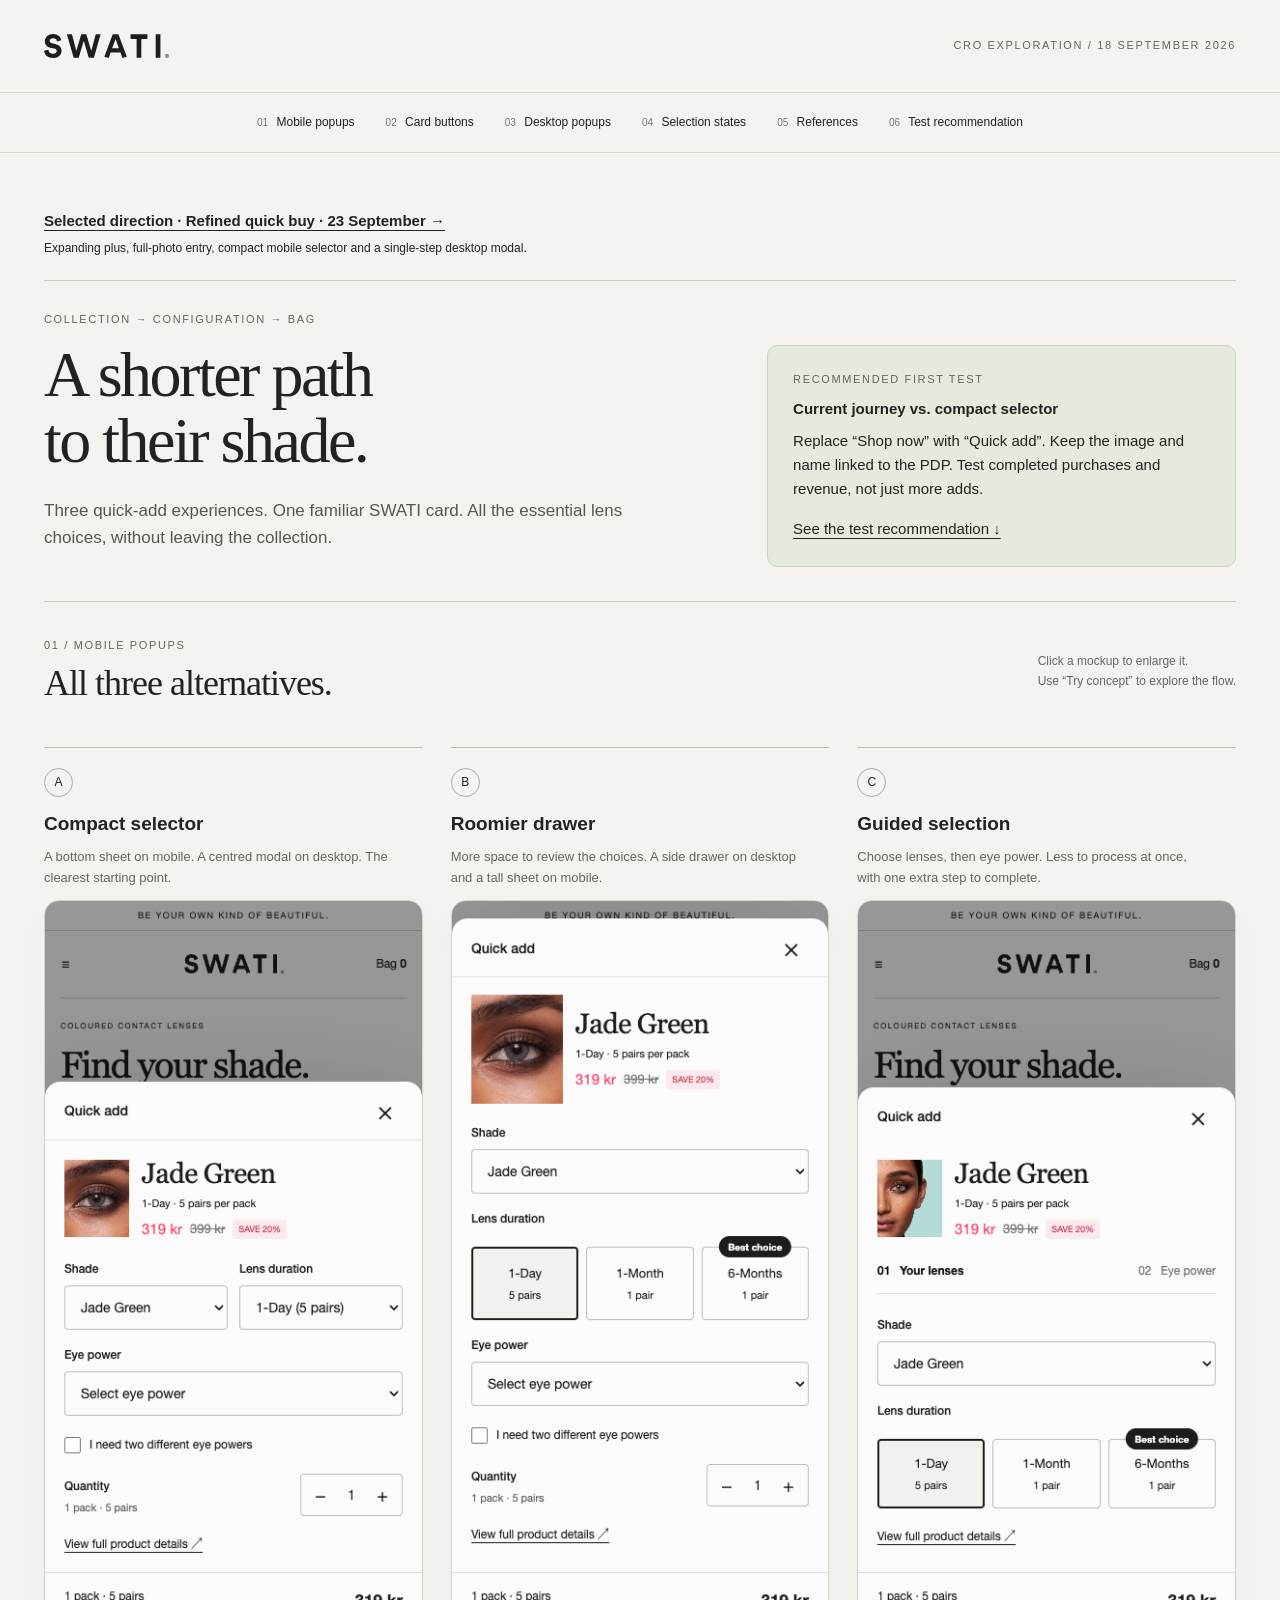
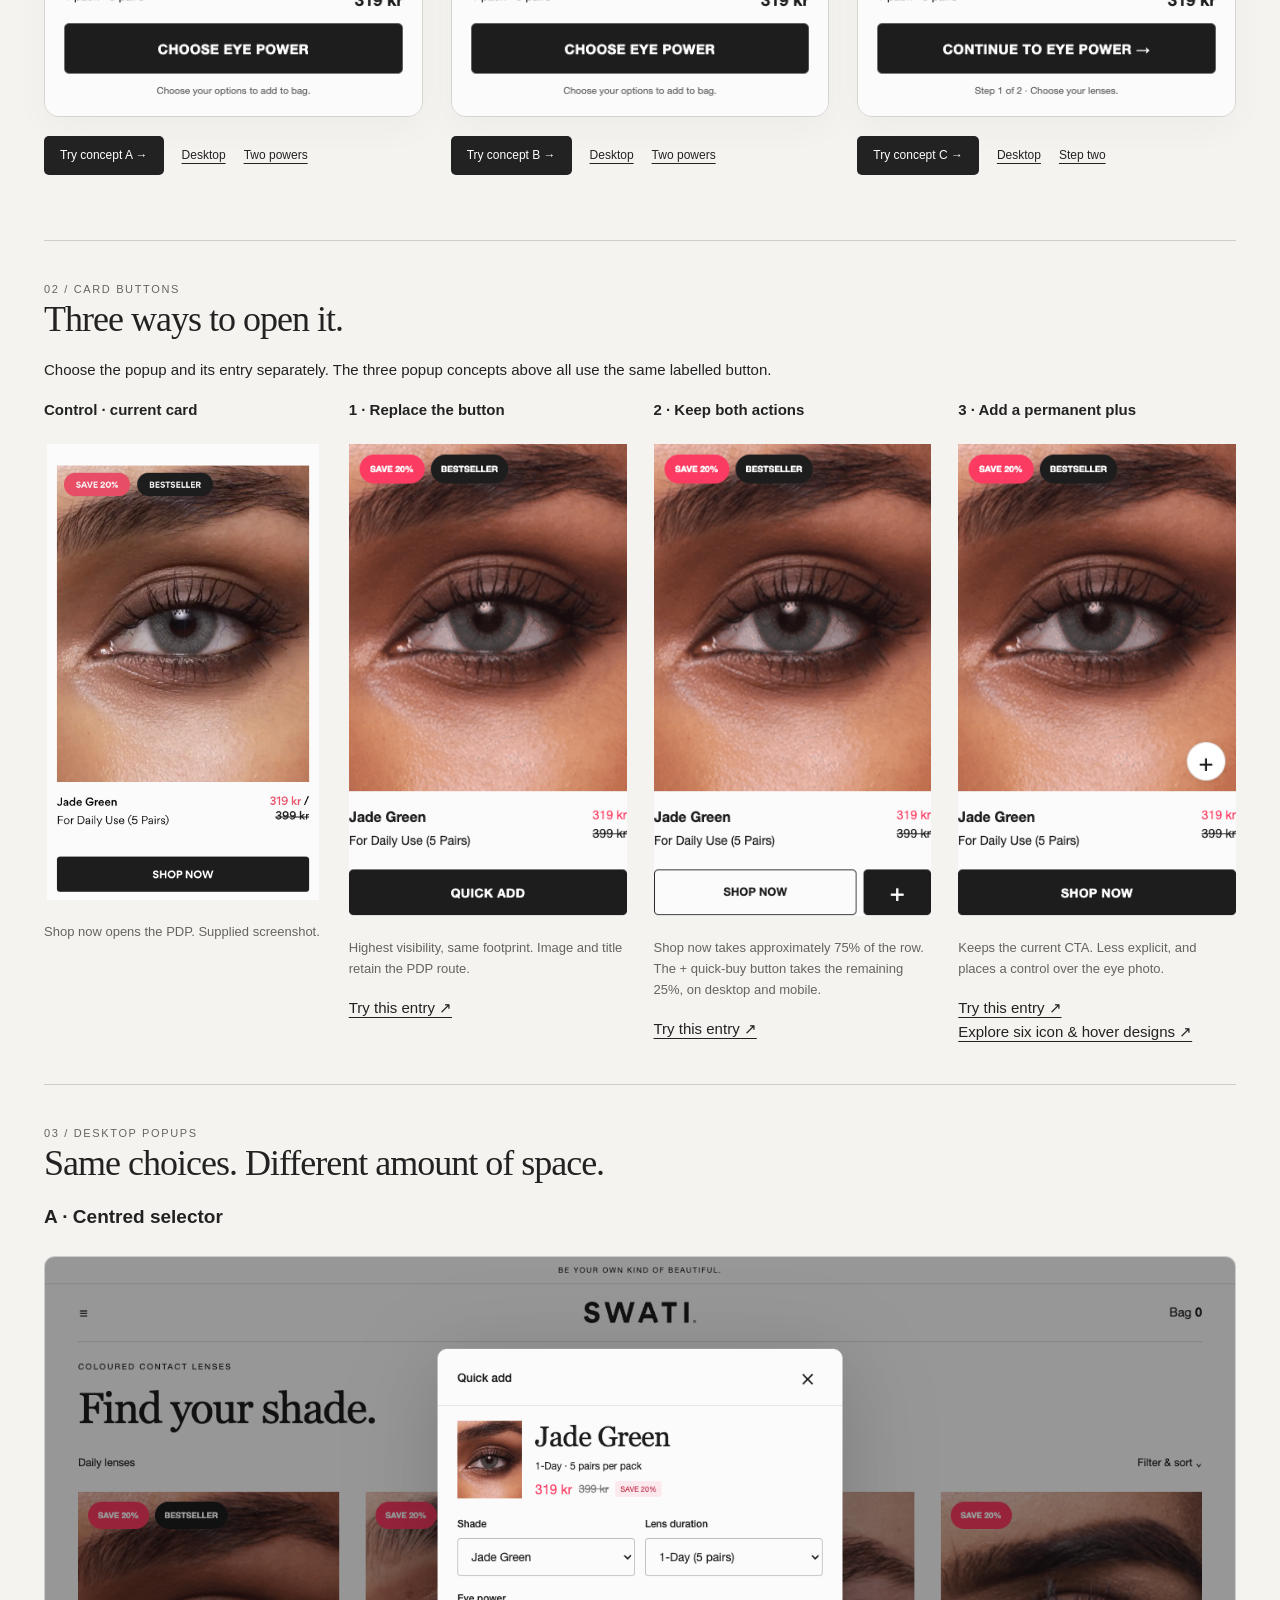
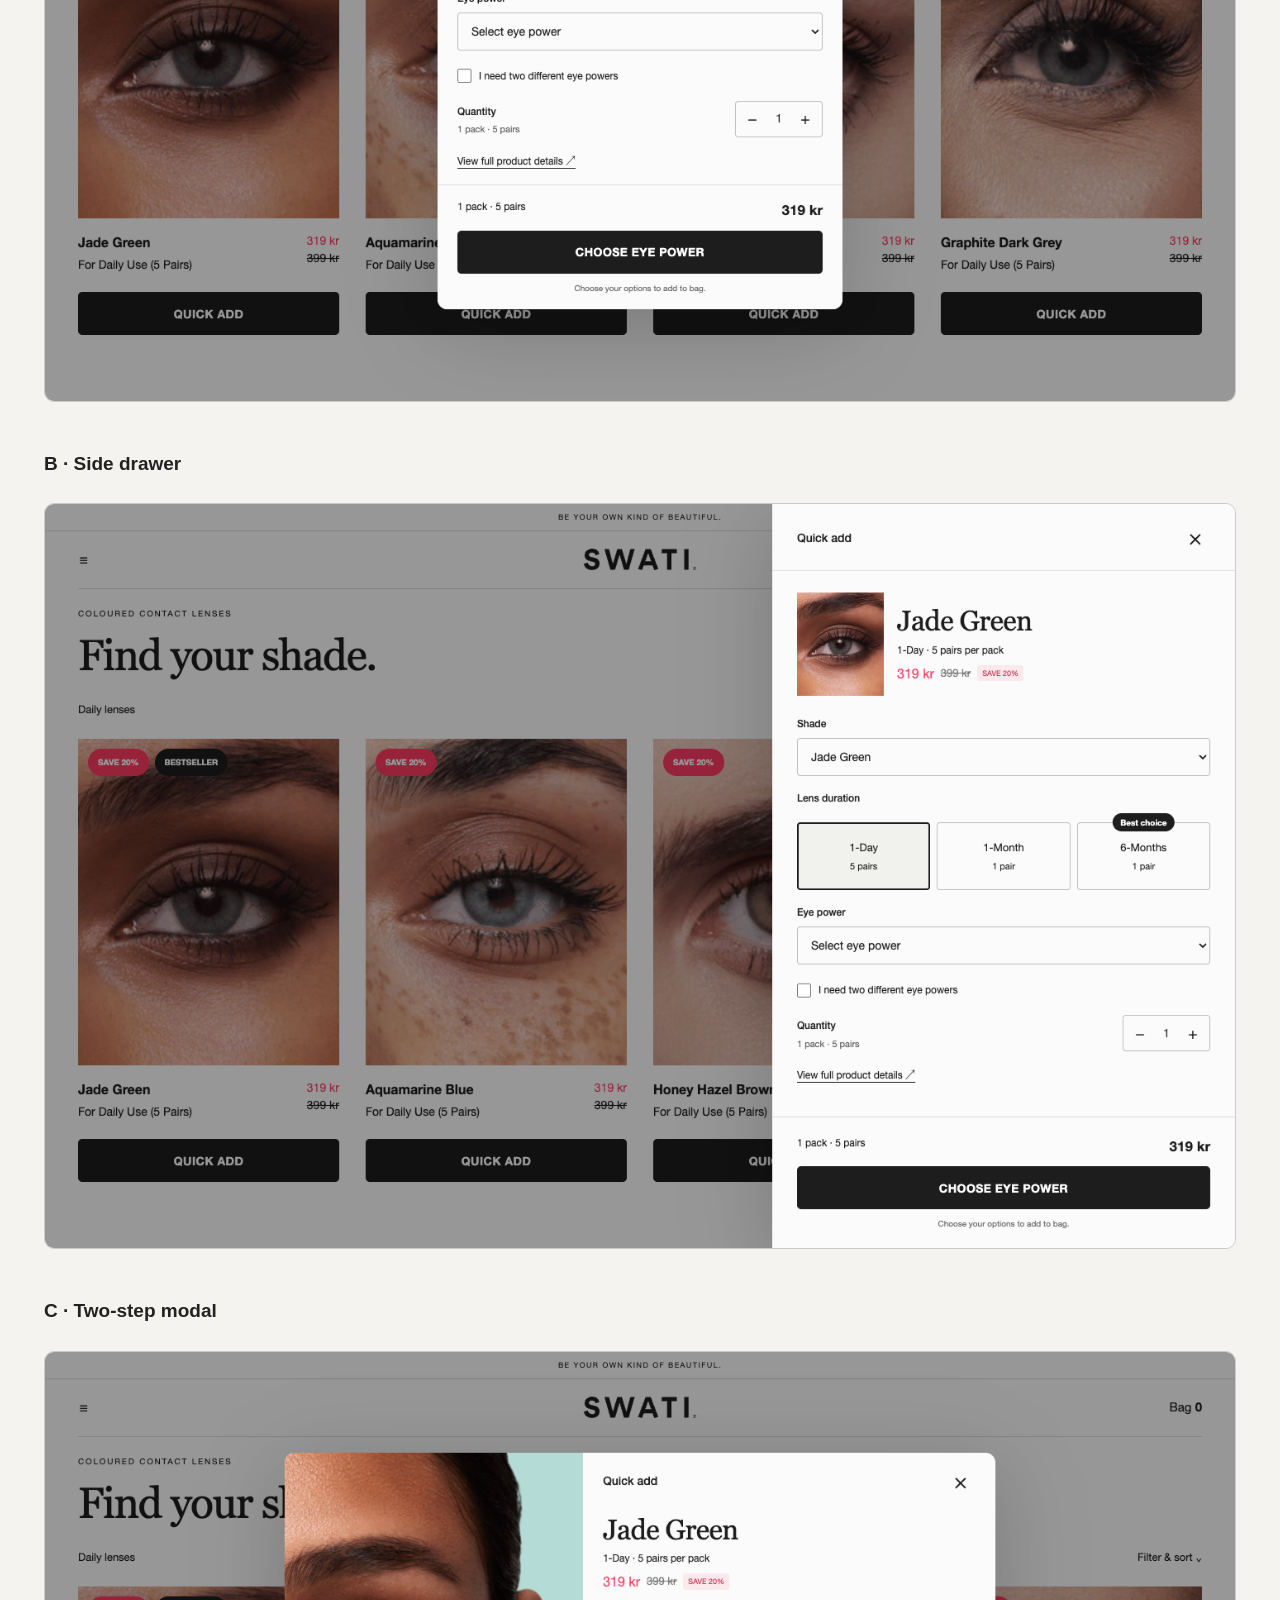
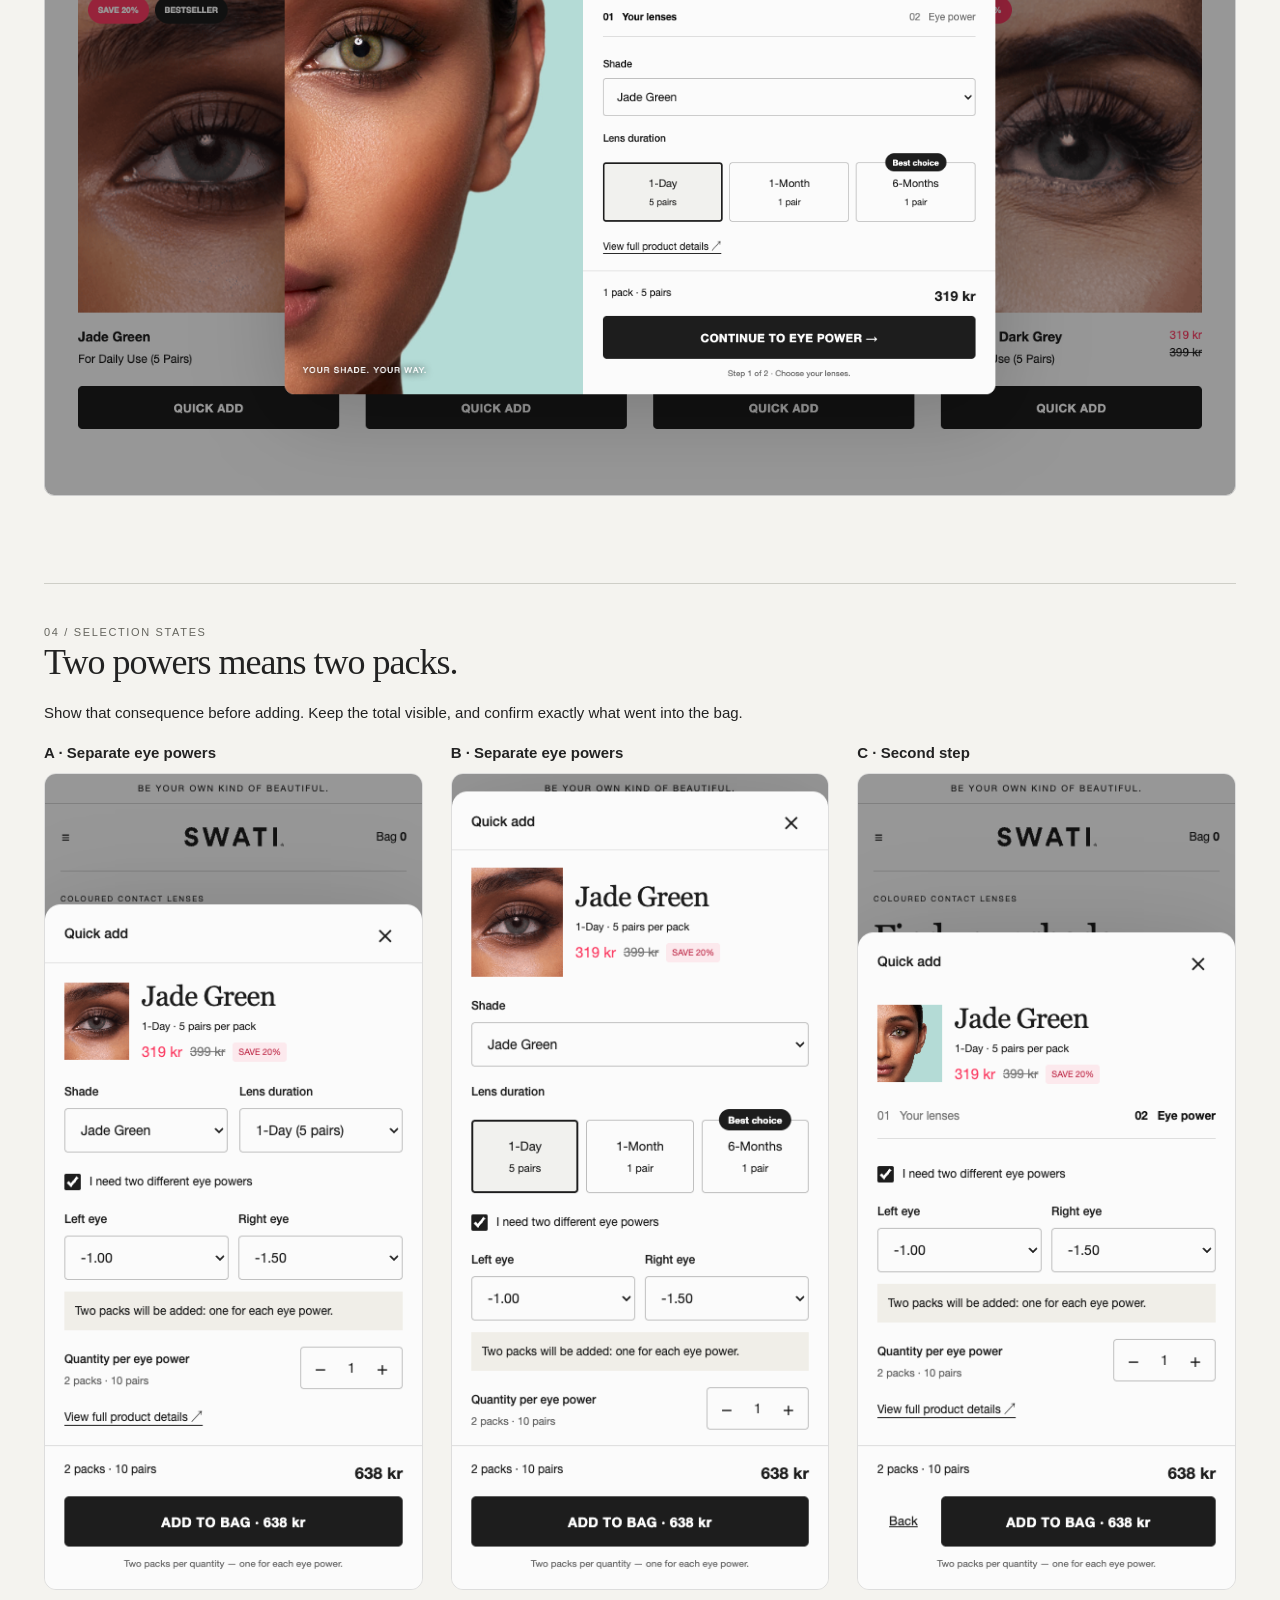
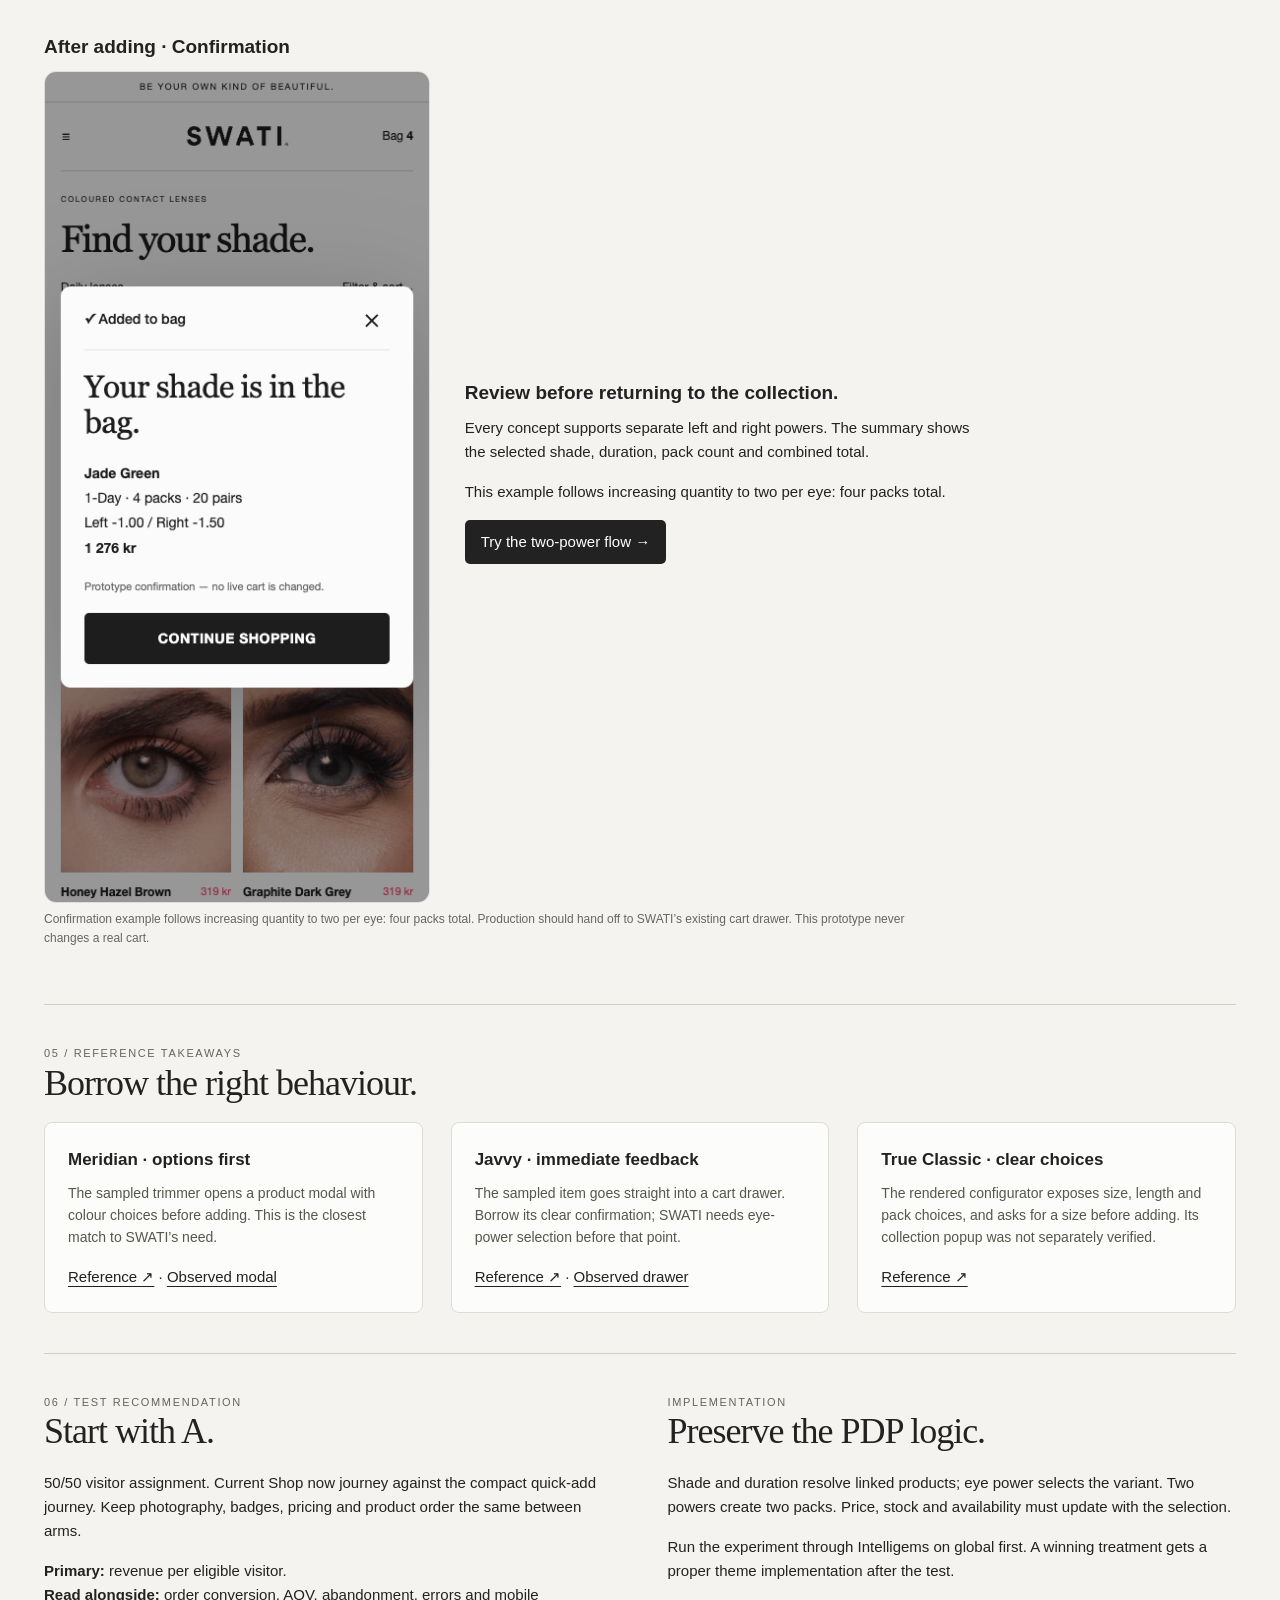
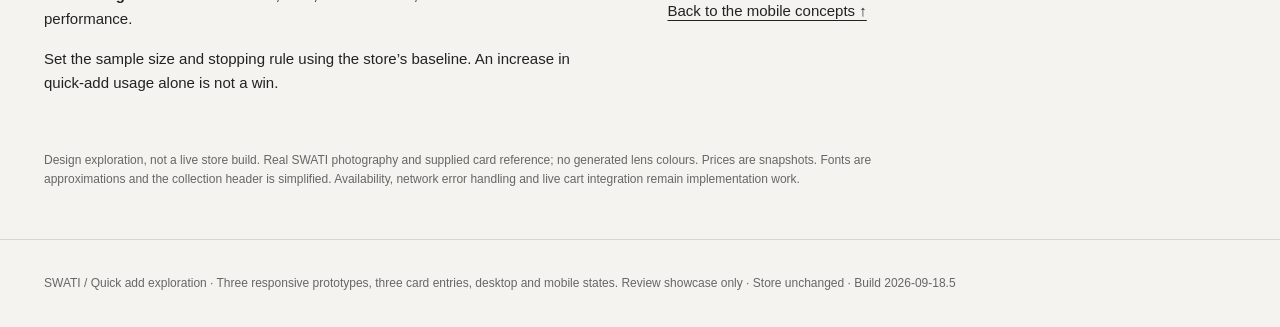
==== commit 140f760d: "Add selected quick-buy design with full-photo entry and single-step modal" ====
--- a/index.html
+++ b/index.html
@@ -4,7 +4,7 @@
 
 html{scroll-behavior:smooth;scroll-padding-top:90px}.jumpnav{position:sticky;top:0;z-index:20;display:flex;justify-content:center;gap:7px;padding:12px 20px;background:#f4f3eff5;backdrop-filter:blur(12px);border-bottom:1px solid #d6d5cf;overflow-x:auto}.jumpnav a{white-space:nowrap;text-decoration:none;font-size:12px;padding:8px 12px;border-radius:5px}.jumpnav a:hover,.jumpnav a:focus-visible{background:#e5eadf}.jumpnav span{color:#777;font-size:10px;margin-right:5px}.section-heading{display:flex;justify-content:space-between;align-items:center;border-top:1px solid #cecec7;padding-top:35px;margin-bottom:10px}.section-heading h2{margin-top:8px}.section-heading p{font-size:12px;color:#666}.hero{padding-top:30px}.confirmation{display:grid;grid-template-columns:1fr 2fr;gap:35px;align-items:center;margin-top:35px}.confirmation img{width:100%;border-radius:12px;border:1px solid #ddd}.confirmation>div:last-child{max-width:520px}.confirmation .launch{display:inline-block}main img{cursor:zoom-in}.zoom{padding:48px 10px 10px;border:0;border-radius:10px;max-width:96vw;max-height:96dvh;background:#f4f3ef}.zoom::backdrop{background:#000b}.zoom img{display:block;max-width:91vw;max-height:83dvh;width:auto;height:auto;object-fit:contain}.zoom button{position:absolute;top:8px;right:12px;background:transparent;border:0;font:28px Arial;cursor:pointer;width:36px;height:36px}.zoom p{position:absolute;top:13px;left:16px;font-size:12px;margin:0}.section .desktop{margin-bottom:40px}a:focus-visible,button:focus-visible{outline:3px solid #56796c;outline-offset:3px}
 @media(max-width:800px){.jumpnav{justify-content:flex-start;padding:9px 12px}.jumpnav a{font-size:11px;padding:6px 8px}.hero{padding-top:20px}.section-heading{display:block}.confirmation{grid-template-columns:1fr}.confirmation img{max-width:390px}.cards{gap:24px 16px}.state-grid{gap:35px}.zoom img{max-width:88vw}.zoom p{max-width:75%;white-space:nowrap;overflow:hidden;text-overflow:ellipsis}}
-</style></head><body><header><img src="assets/logo.svg?v=4" alt="SWATI"><span class="kicker">CRO EXPLORATION / 18 SEPTEMBER 2026</span></header><nav class="jumpnav" aria-label="Showcase sections"><a href="#mobile-concepts"><span>01</span> Mobile popups</a><a href="#card-buttons"><span>02</span> Card buttons</a><a href="#desktop-layouts"><span>03</span> Desktop popups</a><a href="#selection-states"><span>04</span> Selection states</a><a href="#references"><span>05</span> References</a><a href="#test-plan"><span>06</span> Test recommendation</a></nav><main>
+</style></head><body><header><img src="assets/logo.svg?v=4" alt="SWATI"><span class="kicker">CRO EXPLORATION / 18 SEPTEMBER 2026</span></header><nav class="jumpnav" aria-label="Showcase sections"><a href="#mobile-concepts"><span>01</span> Mobile popups</a><a href="#card-buttons"><span>02</span> Card buttons</a><a href="#desktop-layouts"><span>03</span> Desktop popups</a><a href="#selection-states"><span>04</span> Selection states</a><a href="#references"><span>05</span> References</a><a href="#test-plan"><span>06</span> Test recommendation</a></nav><main><div style="padding:22px 0;border-bottom:1px solid #cecec7"><a href="selected-v1/index.html?open=1" style="font-weight:600">Selected direction · Refined quick buy · 23 September →</a><p style="font-size:12px;margin:6px 0 0">Expanding plus, full-photo entry, compact mobile selector and a single-step desktop modal.</p></div>
 <div class="hero"><div><div class="kicker">Collection → Configuration → Bag</div><h1>A shorter path<br>to their shade.</h1><p class="intro">Three quick-add experiences. One familiar SWATI card. All the essential lens choices, without leaving the collection.</p></div><aside class="recommend"><div class="kicker">Recommended first test</div><b>Current journey vs. compact selector</b><p>Replace “Shop now” with “Quick add”. Keep the image and name linked to the PDP. Test completed purchases and revenue, not just more adds.</p><a href="#test-plan">See the test recommendation ↓</a></aside></div>
 <section id="mobile-concepts" class="mobile-section"><div class="section-heading"><div><div class="kicker">01 / Mobile popups</div><h2>All three alternatives.</h2></div><p>Click a mockup to enlarge it.<br>Use “Try concept” to explore the flow.</p></div><div class="concepts">
 <article class="concept"><div class="caption"><span class="number">A</span><h3>Compact selector</h3><p>A bottom sheet on mobile. A centred modal on desktop. The clearest starting point.</p></div><a href="prototype.html?v=4&concept=compact&open=1"><img class="screen" src="previews/compact-mobile.png?v=4" alt="Concept A: compact mobile quick-add selector"></a><div class="actions"><a class="launch" href="prototype.html?v=4&concept=compact">Try concept A →</a><a href="previews/compact-desktop.png?v=4">Desktop</a><a href="prototype.html?v=4&concept=compact&open=1&state=dual">Two powers</a></div></article>
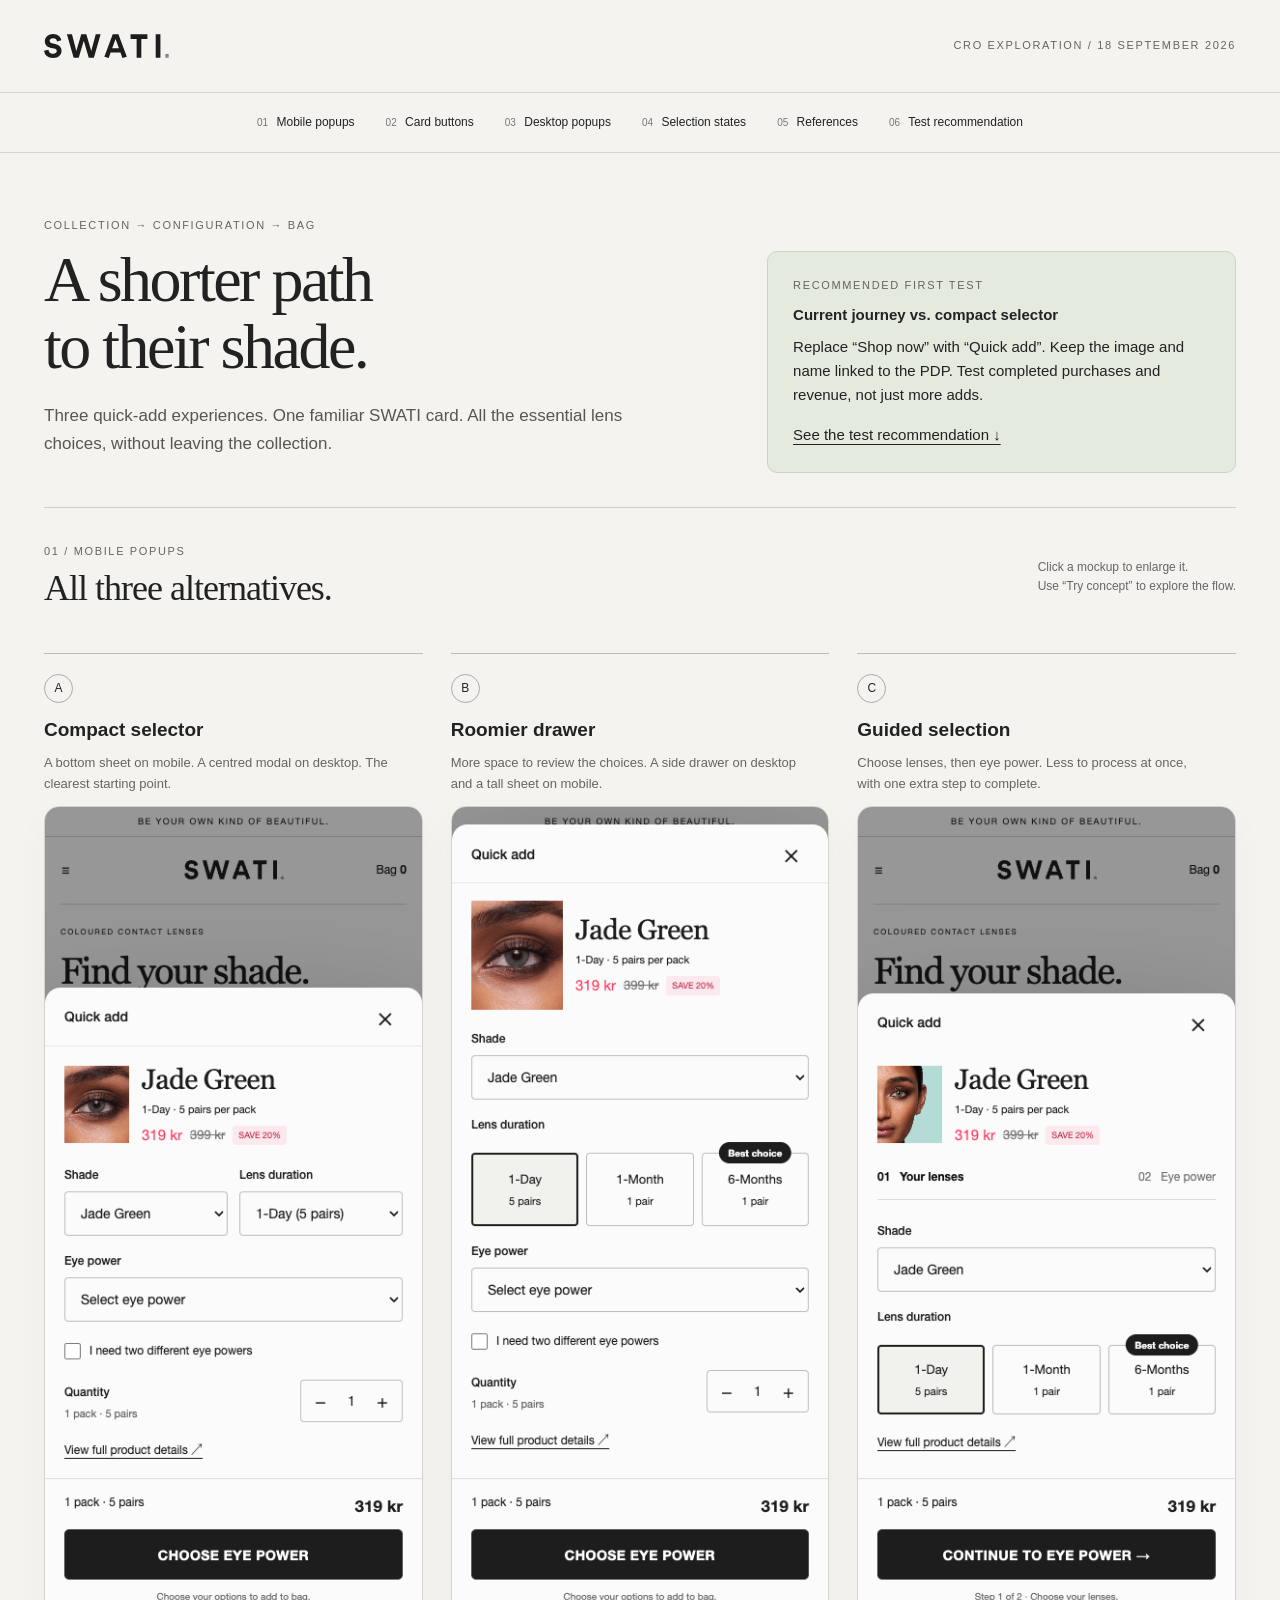
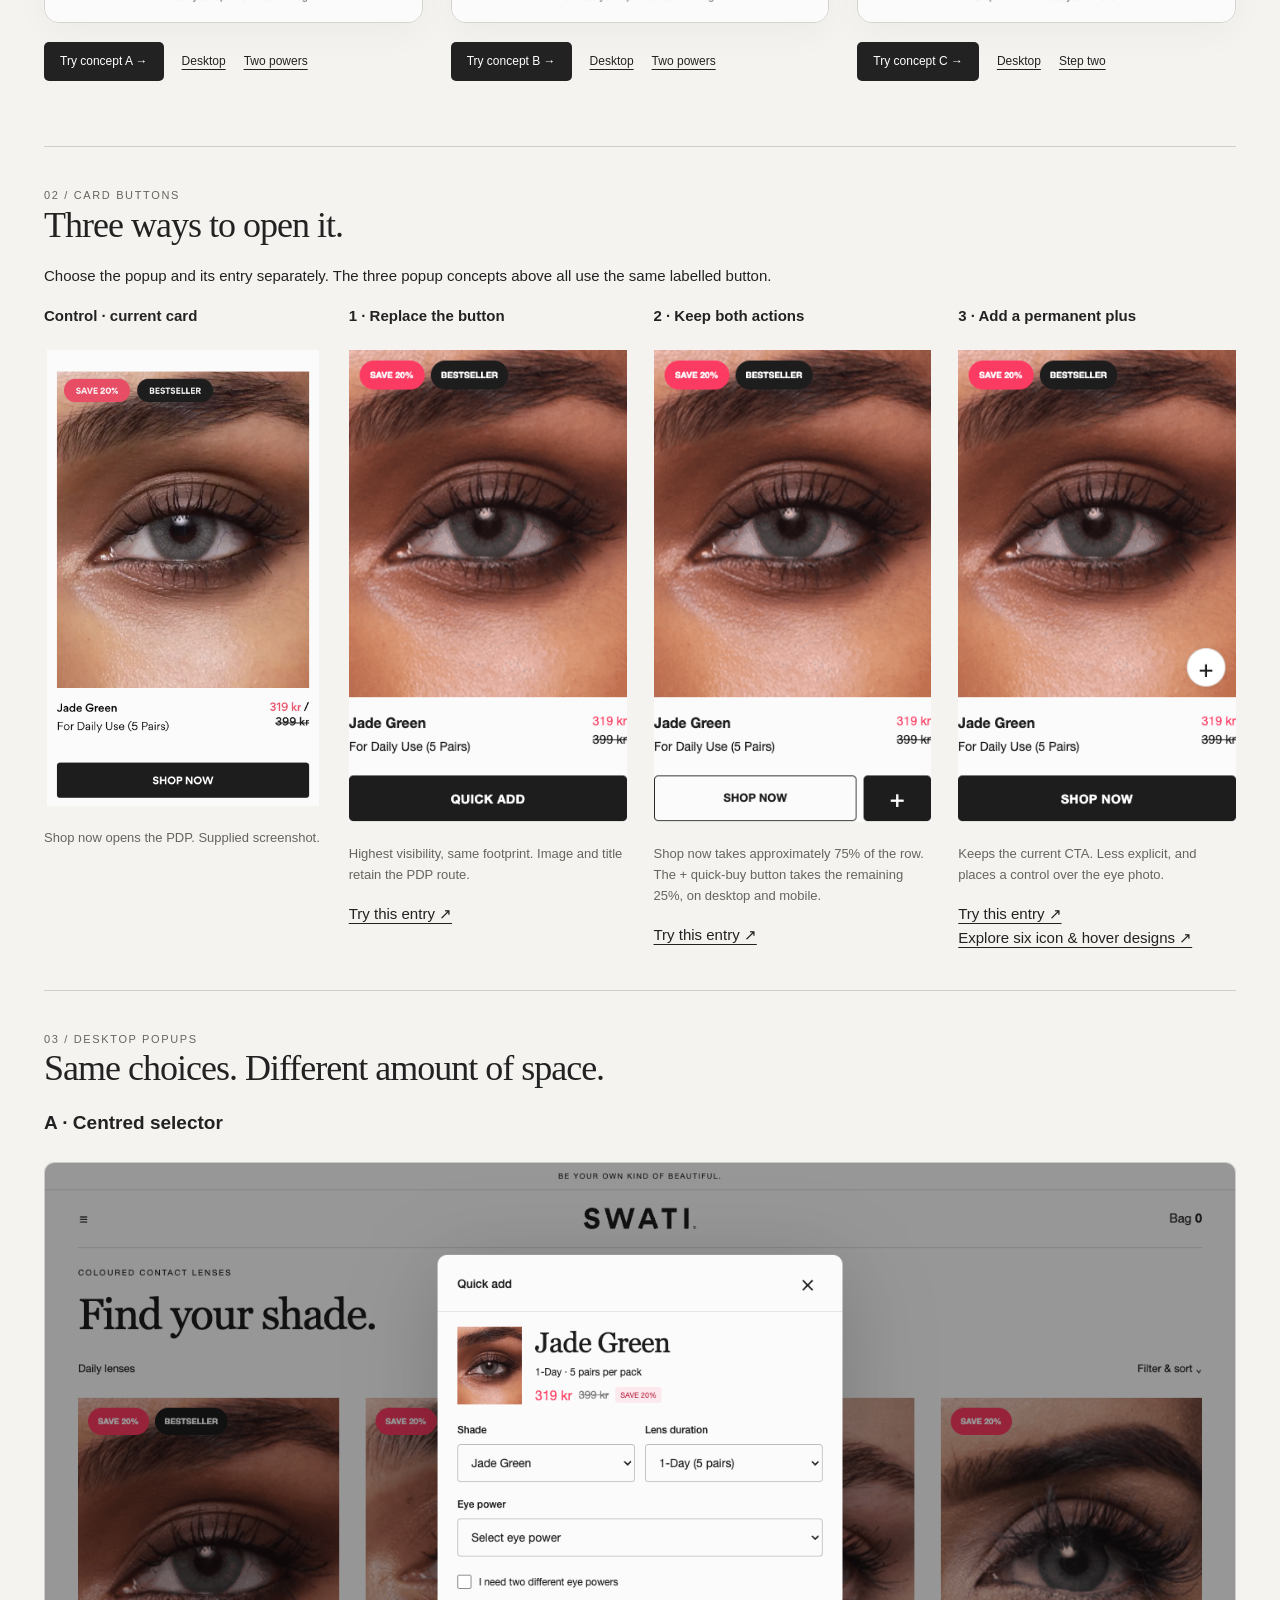
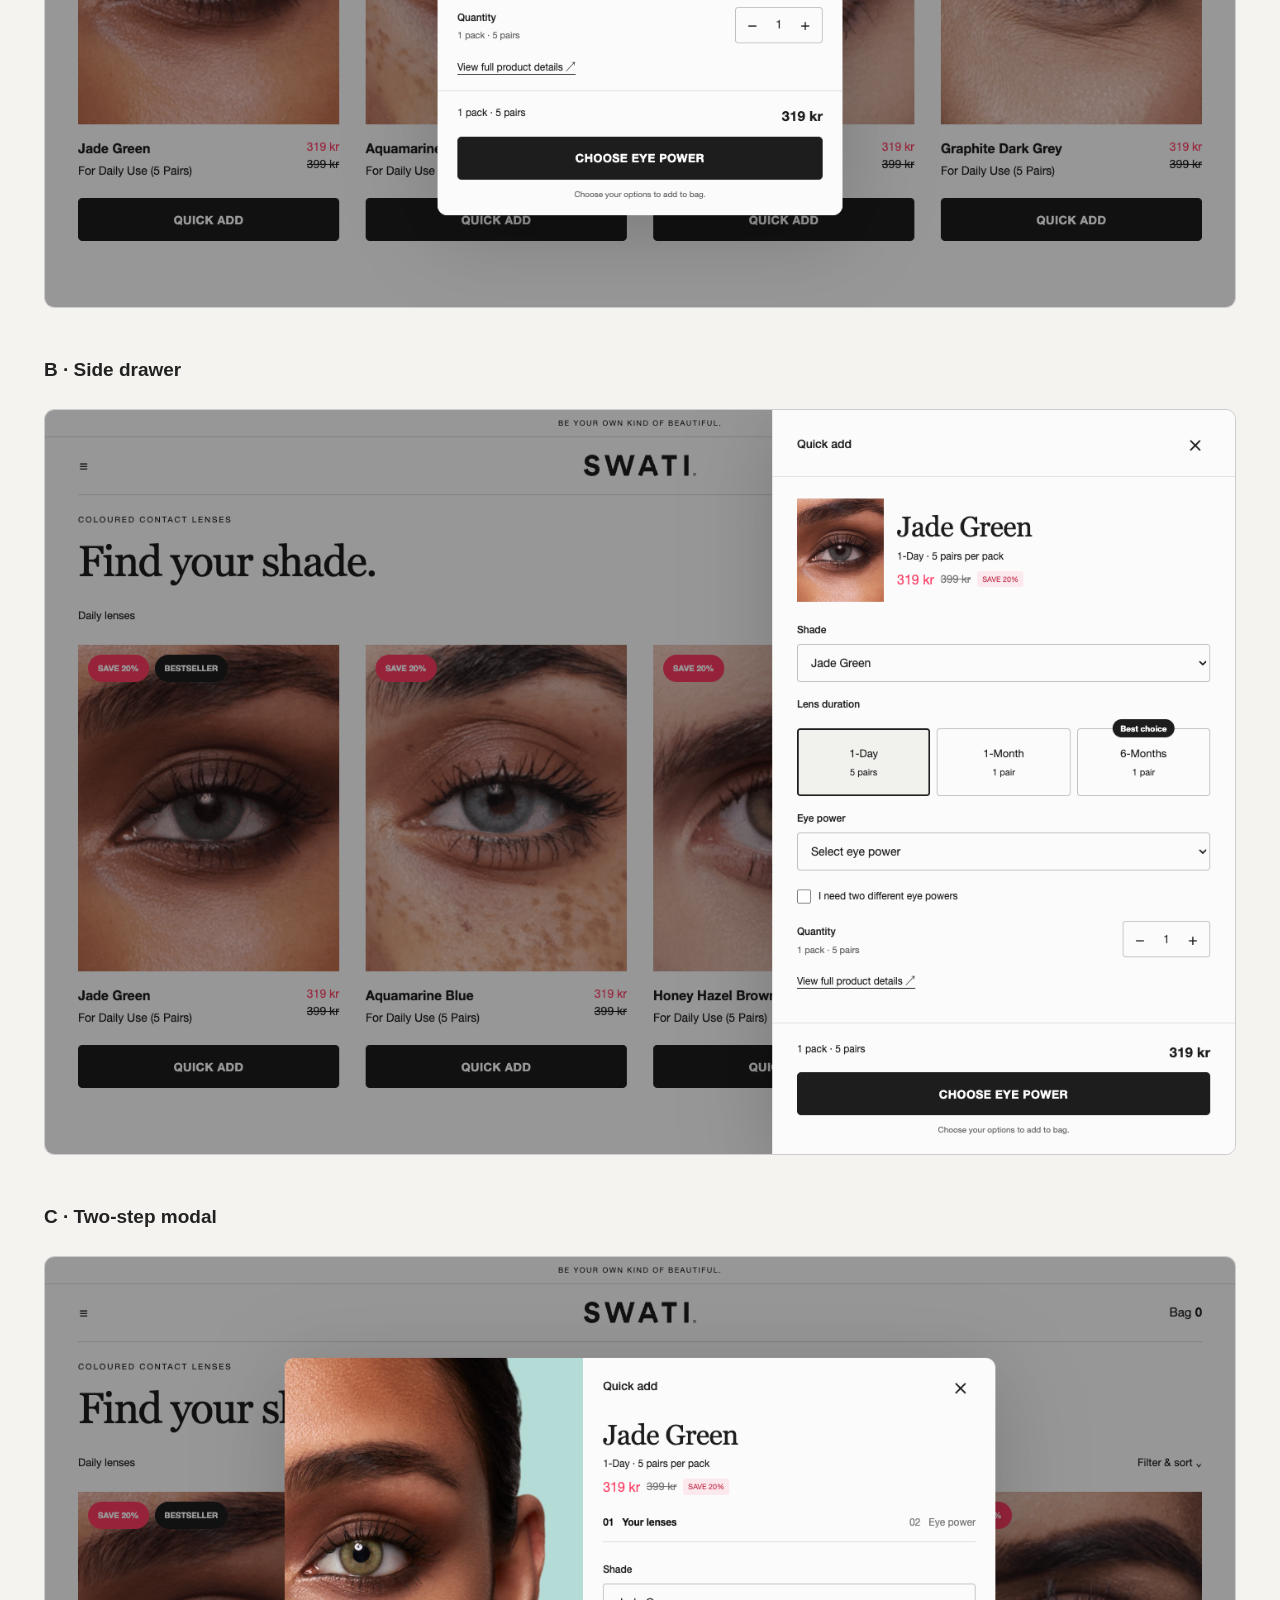
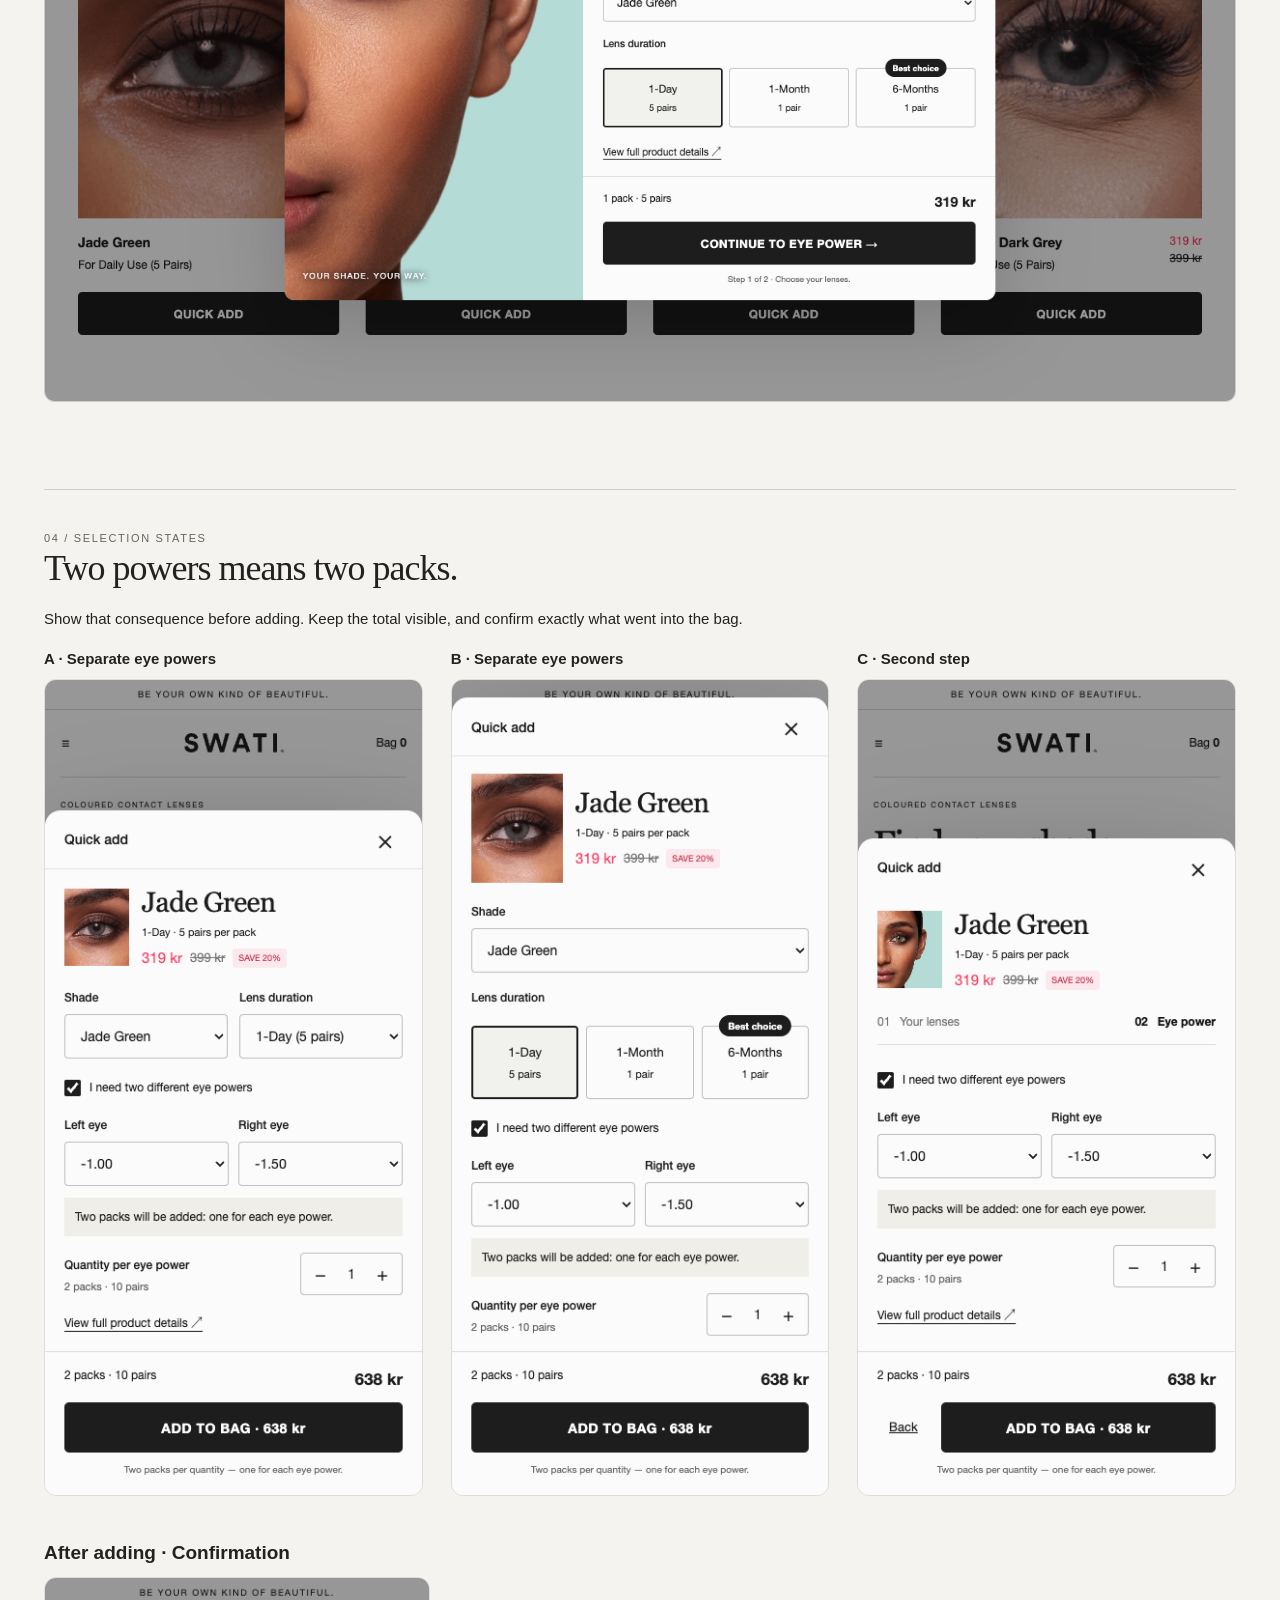
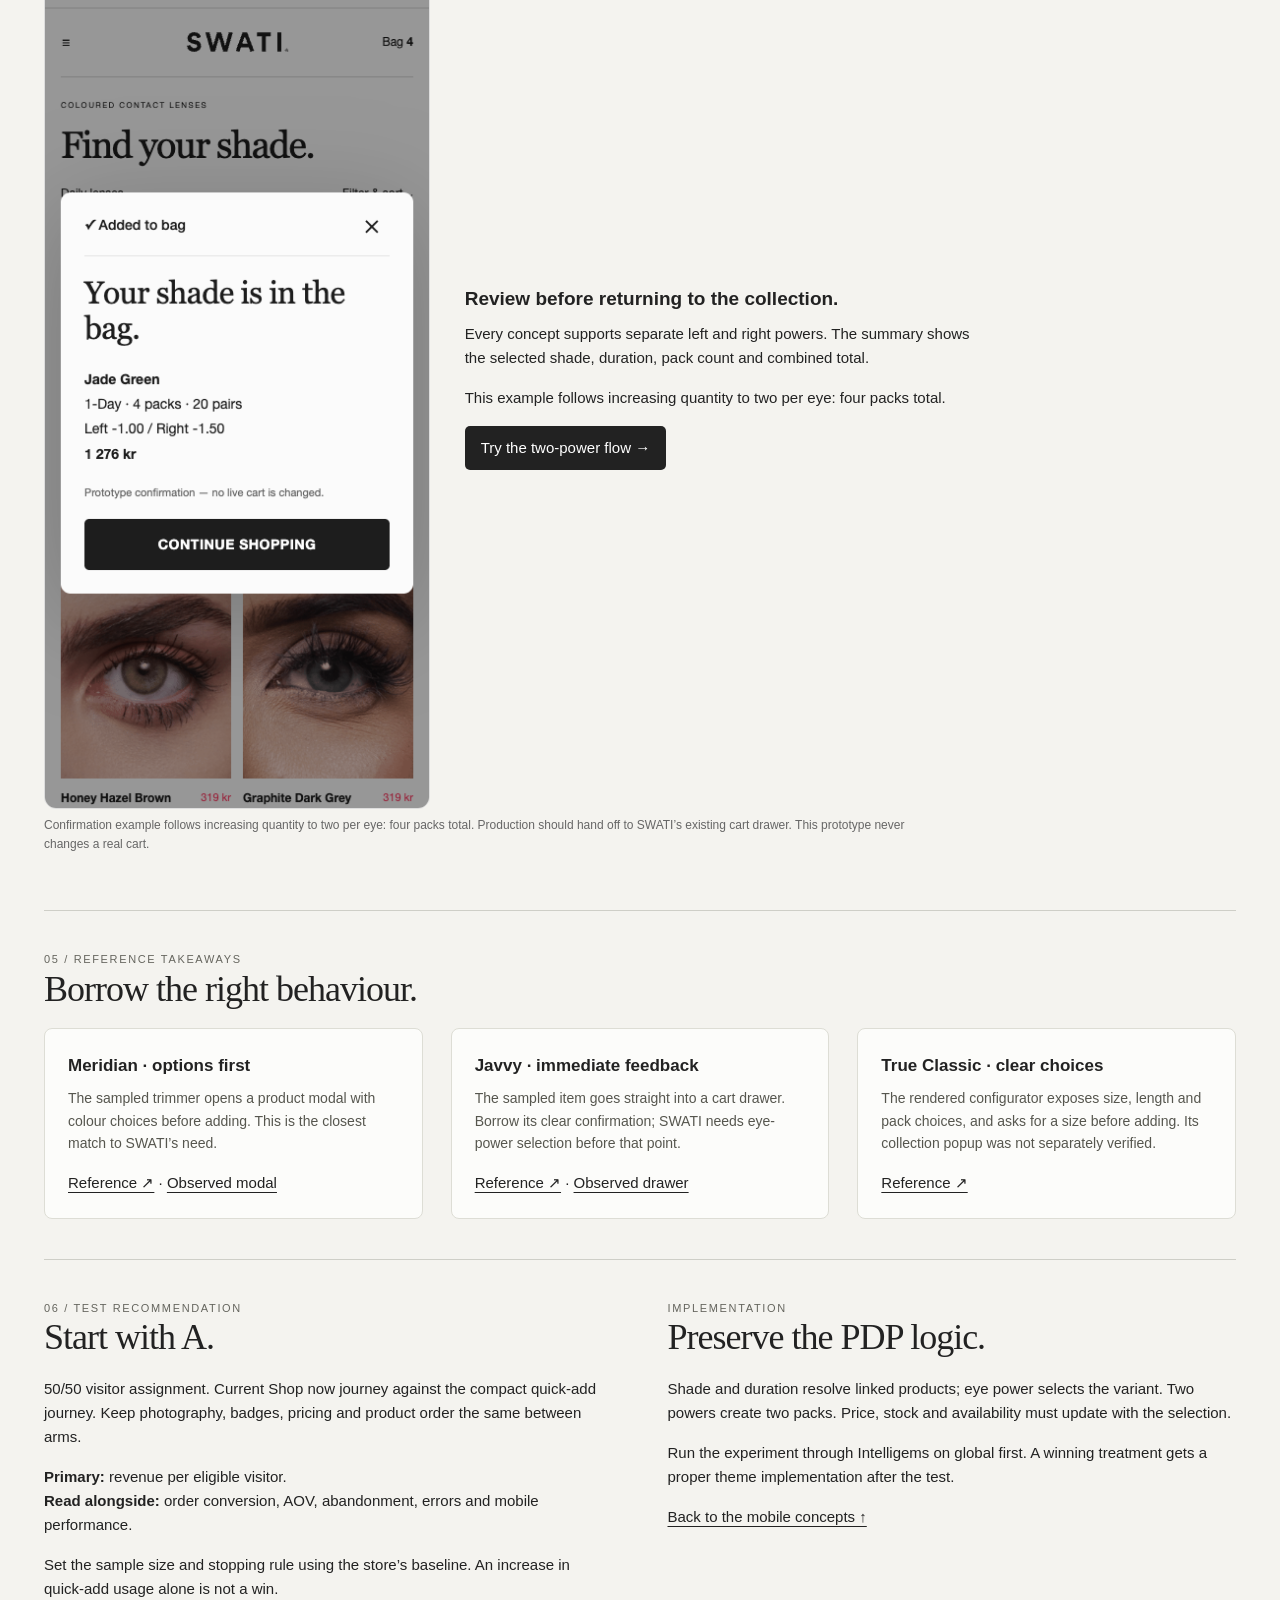
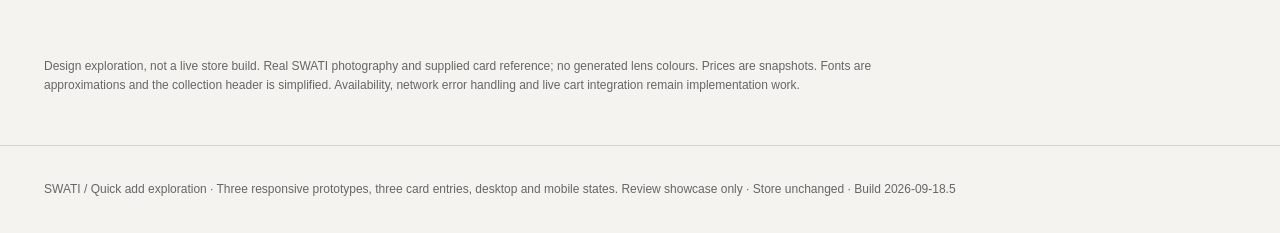
==== commit 64154460: "Keep existing gallery unchanged and publish revision at separate URL" ====
--- a/index.html
+++ b/index.html
@@ -4,7 +4,7 @@
 
 html{scroll-behavior:smooth;scroll-padding-top:90px}.jumpnav{position:sticky;top:0;z-index:20;display:flex;justify-content:center;gap:7px;padding:12px 20px;background:#f4f3eff5;backdrop-filter:blur(12px);border-bottom:1px solid #d6d5cf;overflow-x:auto}.jumpnav a{white-space:nowrap;text-decoration:none;font-size:12px;padding:8px 12px;border-radius:5px}.jumpnav a:hover,.jumpnav a:focus-visible{background:#e5eadf}.jumpnav span{color:#777;font-size:10px;margin-right:5px}.section-heading{display:flex;justify-content:space-between;align-items:center;border-top:1px solid #cecec7;padding-top:35px;margin-bottom:10px}.section-heading h2{margin-top:8px}.section-heading p{font-size:12px;color:#666}.hero{padding-top:30px}.confirmation{display:grid;grid-template-columns:1fr 2fr;gap:35px;align-items:center;margin-top:35px}.confirmation img{width:100%;border-radius:12px;border:1px solid #ddd}.confirmation>div:last-child{max-width:520px}.confirmation .launch{display:inline-block}main img{cursor:zoom-in}.zoom{padding:48px 10px 10px;border:0;border-radius:10px;max-width:96vw;max-height:96dvh;background:#f4f3ef}.zoom::backdrop{background:#000b}.zoom img{display:block;max-width:91vw;max-height:83dvh;width:auto;height:auto;object-fit:contain}.zoom button{position:absolute;top:8px;right:12px;background:transparent;border:0;font:28px Arial;cursor:pointer;width:36px;height:36px}.zoom p{position:absolute;top:13px;left:16px;font-size:12px;margin:0}.section .desktop{margin-bottom:40px}a:focus-visible,button:focus-visible{outline:3px solid #56796c;outline-offset:3px}
 @media(max-width:800px){.jumpnav{justify-content:flex-start;padding:9px 12px}.jumpnav a{font-size:11px;padding:6px 8px}.hero{padding-top:20px}.section-heading{display:block}.confirmation{grid-template-columns:1fr}.confirmation img{max-width:390px}.cards{gap:24px 16px}.state-grid{gap:35px}.zoom img{max-width:88vw}.zoom p{max-width:75%;white-space:nowrap;overflow:hidden;text-overflow:ellipsis}}
-</style></head><body><header><img src="assets/logo.svg?v=4" alt="SWATI"><span class="kicker">CRO EXPLORATION / 18 SEPTEMBER 2026</span></header><nav class="jumpnav" aria-label="Showcase sections"><a href="#mobile-concepts"><span>01</span> Mobile popups</a><a href="#card-buttons"><span>02</span> Card buttons</a><a href="#desktop-layouts"><span>03</span> Desktop popups</a><a href="#selection-states"><span>04</span> Selection states</a><a href="#references"><span>05</span> References</a><a href="#test-plan"><span>06</span> Test recommendation</a></nav><main><div style="padding:22px 0;border-bottom:1px solid #cecec7"><a href="selected-v1/index.html?open=1" style="font-weight:600">Selected direction · Refined quick buy · 23 September →</a><p style="font-size:12px;margin:6px 0 0">Expanding plus, full-photo entry, compact mobile selector and a single-step desktop modal.</p></div>
+</style></head><body><header><img src="assets/logo.svg?v=4" alt="SWATI"><span class="kicker">CRO EXPLORATION / 18 SEPTEMBER 2026</span></header><nav class="jumpnav" aria-label="Showcase sections"><a href="#mobile-concepts"><span>01</span> Mobile popups</a><a href="#card-buttons"><span>02</span> Card buttons</a><a href="#desktop-layouts"><span>03</span> Desktop popups</a><a href="#selection-states"><span>04</span> Selection states</a><a href="#references"><span>05</span> References</a><a href="#test-plan"><span>06</span> Test recommendation</a></nav><main>
 <div class="hero"><div><div class="kicker">Collection → Configuration → Bag</div><h1>A shorter path<br>to their shade.</h1><p class="intro">Three quick-add experiences. One familiar SWATI card. All the essential lens choices, without leaving the collection.</p></div><aside class="recommend"><div class="kicker">Recommended first test</div><b>Current journey vs. compact selector</b><p>Replace “Shop now” with “Quick add”. Keep the image and name linked to the PDP. Test completed purchases and revenue, not just more adds.</p><a href="#test-plan">See the test recommendation ↓</a></aside></div>
 <section id="mobile-concepts" class="mobile-section"><div class="section-heading"><div><div class="kicker">01 / Mobile popups</div><h2>All three alternatives.</h2></div><p>Click a mockup to enlarge it.<br>Use “Try concept” to explore the flow.</p></div><div class="concepts">
 <article class="concept"><div class="caption"><span class="number">A</span><h3>Compact selector</h3><p>A bottom sheet on mobile. A centred modal on desktop. The clearest starting point.</p></div><a href="prototype.html?v=4&concept=compact&open=1"><img class="screen" src="previews/compact-mobile.png?v=4" alt="Concept A: compact mobile quick-add selector"></a><div class="actions"><a class="launch" href="prototype.html?v=4&concept=compact">Try concept A →</a><a href="previews/compact-desktop.png?v=4">Desktop</a><a href="prototype.html?v=4&concept=compact&open=1&state=dual">Two powers</a></div></article>
